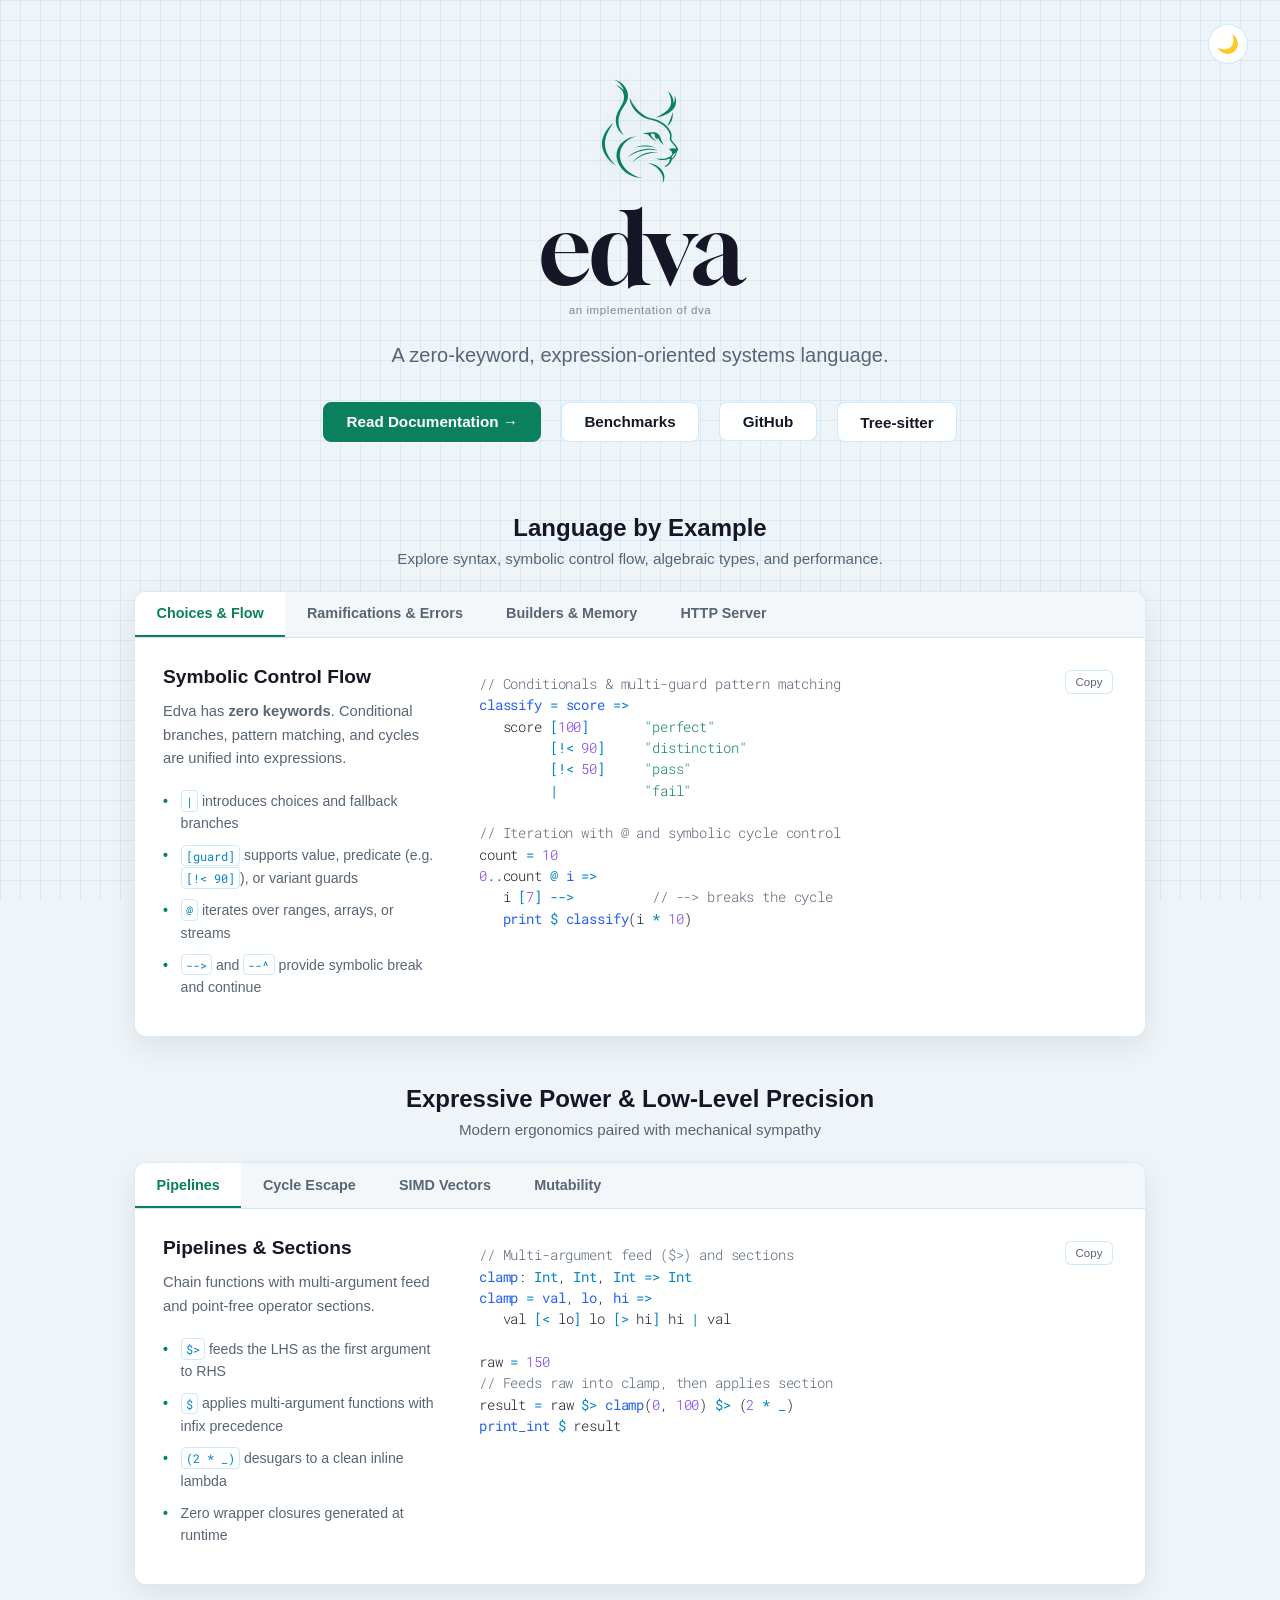
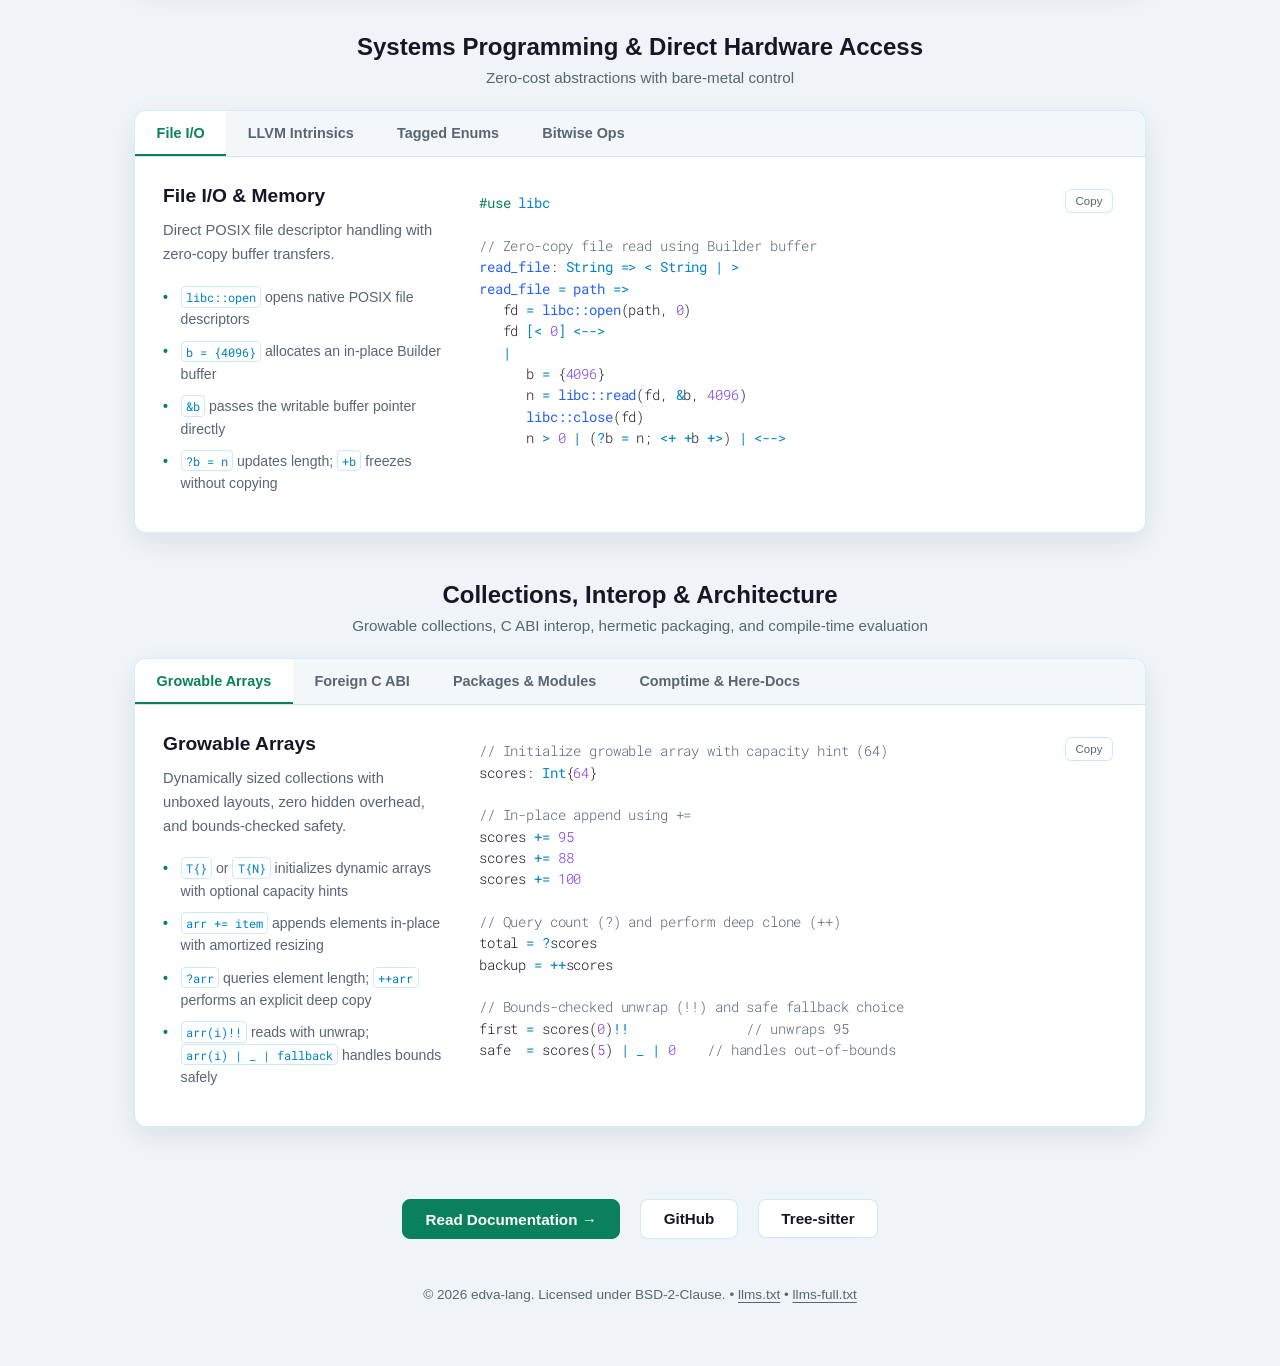
==== index.html @ 1a411171 "feat(benchmarks): add interactive 5-language benchmarks page (DVA-121)" ====
<!DOCTYPE html>
<html lang="en">
<head>
  <meta charset="UTF-8">
  <meta name="viewport" content="width=device-width, initial-scale=1.0">
  <title>edva — a zero-keyword, expression-oriented systems language</title>
  
  <meta name="description" content="A zero-keyword, expression-oriented systems language generating native machine code via LLVM.">
  <link rel="canonical" href="https://edva-lang.github.io/">
  <meta name="theme-color" content="#161626">

  <!-- Open Graph / Facebook -->
  <meta property="og:type" content="website">
  <meta property="og:url" content="https://edva-lang.github.io/">
  <meta property="og:title" content="edva — a zero-keyword, expression-oriented systems language">
  <meta property="og:description" content="A zero-keyword, expression-oriented systems language generating native machine code via LLVM.">
  <meta property="og:image" content="https://edva-lang.github.io/og-card.png">
  <meta property="og:image:secure_url" content="https://edva-lang.github.io/og-card.png">
  <meta property="og:image:width" content="1200">
  <meta property="og:image:height" content="630">
  <meta property="og:image:type" content="image/png">
  <meta property="og:image:alt" content="edva programming language banner featuring lynx mascot and language highlights">
  <meta property="og:locale" content="en_US">
  <meta property="og:site_name" content="edva">

  <!-- Twitter / X -->
  <meta name="twitter:card" content="summary_large_image">
  <meta name="twitter:domain" content="edva-lang.github.io">
  <meta name="twitter:url" content="https://edva-lang.github.io/">
  <meta name="twitter:creator" content="@baldgeorge">
  <meta name="twitter:title" content="edva — a zero-keyword, expression-oriented systems language">
  <meta name="twitter:description" content="A zero-keyword, expression-oriented systems language generating native machine code via LLVM.">
  <meta name="twitter:image" content="https://edva-lang.github.io/og-card.png">
  <meta name="twitter:image:alt" content="edva programming language banner featuring lynx mascot and language highlights">
  
  <!-- Favicons & Mobile Web App -->
  <link rel="apple-touch-icon" sizes="180x180" href="/apple-touch-icon.png">
  <link rel="icon" type="image/x-icon" href="/favicon.ico" sizes="any">
  <link rel="icon" type="image/svg+xml" href="/favicon.svg">
  <link rel="icon" type="image/png" sizes="32x32" href="/favicon-32x32.png">
  <link rel="manifest" href="/site.webmanifest">
  
  <!-- Structured Data (JSON-LD) -->
  <script type="application/ld+json">
  {
    "@context": "https://schema.org",
    "@graph": [
      {
        "@type": "WebSite",
        "@id": "https://edva-lang.github.io/#website",
        "url": "https://edva-lang.github.io/",
        "name": "edva",
        "description": "A zero-keyword, expression-oriented systems language generating native machine code via LLVM.",
        "inLanguage": "en-US"
      },
      {
        "@type": "SoftwareApplication",
        "@id": "https://edva-lang.github.io/#software",
        "name": "edva",
        "applicationCategory": "DeveloperApplication",
        "operatingSystem": "Linux, macOS, Windows",
        "url": "https://edva-lang.github.io/",
        "image": "https://edva-lang.github.io/og-image.png",
        "description": "A zero-keyword, expression-oriented systems language generating native machine code via LLVM.",
        "offers": {
          "@type": "Offer",
          "price": "0",
          "priceCurrency": "USD"
        },
        "license": "https://github.com/edva-lang/edva/blob/master/LICENSE"
      }
    ]
  }
  </script>

  <!-- Google Fonts: Gloock & Roboto Mono -->
  <link rel="preconnect" href="https://fonts.googleapis.com">
  <link rel="preconnect" href="https://fonts.gstatic.com" crossorigin>
  <link href="https://fonts.googleapis.com/css2?family=Gloock&family=Roboto+Mono:wght@300;400;500&display=swap" rel="stylesheet">
  
  <link rel="stylesheet" href="style.css">
  <link rel="alternate" type="text/markdown" title="LLM Context (llms.txt)" href="/llms.txt">
  <link rel="alternate" type="text/markdown" title="Complete LLM Reference (llms-full.txt)" href="/llms-full.txt">
</head>
<body>
  <header>
    <button class="theme-toggle" id="themeToggle" aria-label="Toggle dark/light mode">🌓</button>
  </header>

  <main>
    <section class="hero">
      <div class="brand-logo-wrap">
        <svg class="brand-logo" viewBox="0 0 650.47589 880.01611" width="76" height="103" aria-label="edva logo" role="img">
          <path fill="currentColor" d="m 113.05279,0.41699061 c 0,0.19 2.5,1.85999999 5.66,3.70999999 24.12,14.3800004 48.42,40.2500004 60.75,64.7400004 3.43,6.77 9.83,22.17 9.46,22.63 -0.19,0.09 -2.97,-3.34 -6.31,-7.79 -7.33,-9.74 -19.94,-20.96 -30.14,-26.99 -8.16,-4.82 -22.35,-10.94 -27.45,-11.69 -3.62,-0.65 -4.54,-1.39 8.81,7.33 9.65,6.4 26.34,22.08 32.93,31.07 13.91,18.739999 20.22,36.079999 21.15,57.689999 1.21,28.38 -5.84,49.72 -30.33,91.27 -26.62,45.17 -36.08,70.03 -39.05,102.31 -1.86,19.66 1.3,43.96 7.98,62.42 9.92,27.55 28.48,51.66 51.38,66.78 5.29,3.52 10.02,6.4 10.48,6.4 0.46,0 -2.04,-3.25 -5.47,-7.23 -17.44,-19.76 -26.99,-36.17 -34.5,-59.27 -5.94,-18.09 -7.05,-26.34 -6.96,-50.83 0,-19.57 0.19,-22.35 2.5,-33.21 4.82,-22.91 14.1,-46.93 26.06,-67.99 6.4,-11.22 8.07,-13.73 23.84,-37.01 15.03,-22.26 23.65,-41.46 27.36,-61.22 2.41,-13.08 1.39,-34.6 -2.23,-48.88 -12.15,-46.929999 -47.86,-85.799999 -93.03,-101.2899994 -8.9,-3.05999999 -12.89,-3.98999999 -12.89,-2.96999999 z m 450.77,95.63000039 c 0,0.37 2.04,4.359999 4.64,8.899999 27.36,48.51 30.61,94.05 9.37,130.5 -14.65,25.23 -43.59,47.21 -99.8,76.24 -8.16,4.17 -15.03,7.88 -15.3,8.07 -1.02,1.02 10.94,-0.93 21.43,-3.52 23.28,-5.66 45.63,-13.91 67.62,-24.86 48.05,-24.12 71.98,-50.74 80.32,-89.6 2.04,-9.74 2.04,-28.66 0.09,-40.07 -1.58,-8.44 -7.98,-29.96 -8.9,-29.96 -0.28,0 -0.56,8.25 -0.56,18.27 0,10.94 -0.56,20.78 -1.21,24.39 -1.3,6.59 -6.21,22.91 -7.42,24.86 -0.46,0.65 -0.83,-3.71 -0.93,-9.74 -0.19,-16.7 -3.99,-32.09 -11.97,-47.86 -6.03,-12.15 -14.28,-23.93 -22.91,-32.93 -7.42,-7.79 -14.47,-13.909999 -14.47,-12.709999 z m -326.21,66.039999 c 1.86,27.92 14.56,58.43 36.27,87.37 8.53,11.5 27.36,30.89 39.05,40.25 18.18,14.65 40.07,27.64 61.31,36.27 14.1,5.75 21.7,8.16 45.82,14.47 41.92,11.04 64.93,20.59 90.25,37.75 13.08,8.81 23.84,17.99 35.9,30.61 15.86,16.6 26.9,33.67 32.37,50.09 3.8,11.13 4.45,19.48 2.5,31.44 -2.97,18.64 1.02,26.99 28.57,59.27 11.5,13.54 21.15,25.97 23.37,30.24 1.3,2.6 1.3,3.06 0.09,4.27 -2.32,2.41 -8.9,2.5 -15.86,0.37 -8.53,-2.6 -16.23,-2.5 -25.51,0.37 -4.64,1.48 -8.35,2.13 -9.83,1.76 -5.75,-1.39 -6.96,5.38 -2.04,11.78 2.88,3.8 6.59,6.31 11.87,8.16 3.06,1.02 5.66,6.31 8.53,17.44 1.95,7.61 1.95,7.61 -2.5,14.1 -6.21,9.09 -12.8,14.84 -23.47,20.31 -24.67,12.61 -52.87,17.99 -79.58,15.12 -11.78,-1.3 -29.4,-4.82 -37.1,-7.51 -6.12,-2.13 -6.77,-2.23 -5.47,-0.93 1.76,1.76 16.51,8.44 25.69,11.59 30.79,10.76 63.16,10.11 92.1,-1.86 4.36,-1.76 7.98,-3.25 8.25,-3.25 0.19,0 1.02,1.21 1.86,2.69 1.02,2.13 1.21,3.71 0.56,7.23 -2.97,15.4 -11.59,30.52 -25.04,43.87 -6.31,6.21 -9.74,8.81 -16.23,12.06 -8.25,4.17 -8.25,4.17 -3.9,4.45 4.82,0.28 16.23,-2.5 22.17,-5.47 19.11,-9.65 35.25,-30.89 39.61,-52.13 1.02,-5.19 1.21,-5.38 5.84,-7.7 6.49,-3.25 18.83,-15.86 23.84,-24.39 5.19,-8.72 10.48,-21.89 12.52,-31.26 1.21,-5.29 2.5,-8.35 4.64,-11.04 5.19,-6.4 6.4,-9.55 6.4,-17.16 0.09,-6.4 -0.19,-7.51 -3.9,-14.47 -3.9,-7.33 -14.56,-21.61 -25.51,-34.04 -17.81,-20.22 -25.88,-32.37 -27.08,-41 -0.37,-2.41 -0.09,-7.61 0.83,-12.8 3.25,-18.92 0.93,-33.58 -8.25,-52.31 -19.48,-39.79 -56.95,-73.55 -102.49,-92.38 -14.01,-5.75 -23.93,-8.9 -45.82,-14.65 -33.11,-8.63 -51.57,-15.49 -72.25,-26.9 -46.01,-25.51 -90.06,-73.37 -116.31,-126.51 -3.06,-6.12 -6.77,-14.19 -8.25,-17.81 -1.48,-3.71 -3.06,-6.77 -3.52,-6.77 -0.46,0 -0.56,3.9 -0.28,9 z m 392.07,466.27 c -5.94,14.19 -18.64,31.63 -27.36,37.66 -4.17,2.88 -4.17,2.88 -5.1,0.46 -1.86,-4.92 -1.11,-7.79 3.99,-14.75 2.69,-3.71 6.12,-9 7.61,-11.78 2.23,-4.27 3.43,-5.38 7.98,-7.61 2.88,-1.39 7.51,-4.82 10.3,-7.61 2.69,-2.78 5.01,-4.64 5.19,-4.17 0.19,0.46 -1.02,3.99 -2.6,7.79 z m -26.16,-353.77 c -0.28,0.74 -1.39,5.75 -2.6,11.04 -5.01,23.47 -17.07,55.47 -35.62,94.14 -3.9,8.07 -6.86,14.93 -6.68,15.21 1.58,1.48 19.48,-16.79 26.25,-26.71 14.28,-21.15 20.87,-44.61 20.68,-73.27 -0.09,-13.82 -1.02,-23.37 -2.04,-20.41 z m -517.559997,98.79 c -30.89,28.48 -58.81,67.8 -72.53,102.49 -4.9200004,12.61 -10.0200004,31.72 -12.2400004,45.82 -2.04000005,13.82 -1.39000005,40.16 1.39,55.1 5.38,28.2 19.2900004,58.43 39.5100004,85.33 8.53,11.41 35.25,38.68 46.84,47.86 9.28,7.33 26.899997,19.48 26.899997,18.55 0,-0.37 -4.27,-5.1 -9.46,-10.48 -32.089997,-33.21 -54.819997,-68.17 -68.919997,-105.83 -18.64,-49.72 -16.14,-102.03 7.51,-155.36 9.09,-20.68 27.08,-53.52 43.41,-79.58 3.43,-5.57 6.12,-10.3 5.84,-10.48 -0.28,-0.28 -3.99,2.69 -8.25,6.59 z m 331.309997,72.9 c -5.38,0.46 -15.58,1.86 -22.72,3.15 -14.1,2.6 -42.2,9.46 -43.41,10.67 -0.46,0.37 3.25,1.02 8.35,1.3 13.82,0.93 26.34,2.32 30.24,3.52 4.82,1.48 10.57,6.77 18.18,16.79 11.78,15.68 22.35,24.86 35.8,31.26 7.51,3.52 24.58,8.72 25.51,7.7 0.28,-0.28 0.09,-0.65 -0.46,-0.83 -4.08,-1.48 -17.44,-10.02 -23.65,-15.12 -13.73,-11.22 -25.88,-29.5 -26.25,-39.51 -0.19,-4.64 -0.19,-4.64 5.38,-5.47 6.21,-0.93 16.51,0.28 22.63,2.78 3.8,1.48 3.8,1.48 3.8,7.05 0,6.03 3.34,17.53 6.77,23 1.11,1.76 3.43,4.82 5.1,6.68 2.69,2.97 3.8,3.52 6.86,3.52 1.95,0 5.19,-0.83 7.23,-1.86 2.04,-1.02 4.17,-1.86 4.92,-1.86 0.65,0 3.15,3.9 5.57,8.63 6.68,13.26 11.13,19.57 20.41,28.85 8.72,8.72 21.05,18.92 21.05,17.34 0,-0.46 -2.6,-4.92 -5.75,-9.92 -9.46,-15.03 -16.23,-29.22 -20.78,-43.87 -6.21,-19.76 -10.3,-27.73 -18.37,-35.71 -9.28,-9.28 -20.5,-14.93 -34.41,-17.16 -9,-1.39 -21.52,-1.76 -32,-0.93 m -135.41,36.54 c -45.45,6.59 -85.15,25.97 -114.27,55.74 -21.8,22.17 -36.45,50.74 -41.55,80.79 -2.32,13.26 -2.5,34.41 -0.37,48.32 6.03,40.81 29.59,81.72 64.28,111.58 11.5,9.92 31.63,23.84 44.61,30.79 28.38,15.21 63.54,25.41 94.79,27.45 11.5,0.74 16.7,0 8.44,-1.3 -2.41,-0.37 -9.09,-1.86 -14.75,-3.25 -47.86,-12.34 -95.35,-41.65 -126.05,-77.91 -22.63,-26.81 -37.94,-59.18 -42.67,-90.43 -1.58,-10.57 -1.76,-30.24 -0.46,-39.88 3.62,-25.14 14.65,-51.48 30.79,-73 11.97,-15.86 32.56,-34.13 50.74,-44.89 15.12,-9 43.69,-21.15 54.17,-23.1 1.86,-0.37 3.43,-1.02 3.43,-1.48 0,-1.02 -1.02,-0.93 -11.13,0.56 z m 57.97,78.84 c -6.59,0.74 -17.16,2.41 -23.47,3.71 -14.93,3.15 -39.42,11.59 -37.94,13.17 0.28,0.28 3.15,-0.37 6.4,-1.39 30.52,-9.92 83.76,-12.24 130.13,-5.66 15.68,2.23 34.6,6.49 45.63,10.2 4.36,1.48 8.25,2.5 8.44,2.23 0.74,-0.74 -15.3,-7.79 -26.71,-11.69 -12.61,-4.36 -26.53,-7.79 -39.42,-9.74 -13.63,-2.04 -48.23,-2.5 -63.07,-0.83 z m 31.81,27.83 c -30.7,3.71 -60.38,12.61 -88.21,26.62 -22.82,11.41 -39.23,22.82 -55.19,38.21 -10.39,10.11 -12.06,13.08 -2.78,5.01 7.61,-6.68 23.74,-17.62 35.9,-24.39 30.89,-17.16 64.56,-28.75 102.77,-35.15 34.78,-5.84 73.55,-5.29 104.62,1.39 9.55,2.04 9.46,2.04 8.35,0.93 -2.41,-2.23 -29.68,-9.28 -45.45,-11.78 -13.08,-2.04 -46.1,-2.5 -60.01,-0.83 z m 52.13,26.06 c -34.41,4.08 -55.65,10.11 -83.94,24.02 -30.7,14.93 -57.51,35.62 -75.78,58.34 -3.99,5.01 -7.23,9.28 -6.96,9.46 0.19,0.19 5.1,-4.36 10.94,-10.11 40.16,-39.51 101.94,-67.62 166.4,-75.87 5.1,-0.65 18.09,-1.21 28.94,-1.21 10.85,0 19.57,-0.19 19.29,-0.37 -0.19,-0.19 -5.47,-1.11 -11.78,-2.13 -10.85,-1.76 -39.7,-3.06 -47.12,-2.13 z m -23.56,95.82 c 0.46,0.46 4.73,2.13 9.55,3.71 17.07,5.75 38.59,17.9 54.82,31.07 21.43,17.44 41,43.5 49.99,66.87 5.66,14.47 7.05,22.08 7.05,37.1 -0.09,10.2 -0.56,14.75 -2.13,21.24 -1.11,4.54 -1.95,8.44 -1.76,8.63 0.74,0.74 8.35,-12.8 10.85,-19.39 5.75,-14.75 7.05,-31.16 3.8,-46.65 -4.45,-21.15 -16.51,-41.92 -34.69,-59.55 -23.37,-22.63 -52.41,-36.73 -87.84,-42.48 -10.39,-1.67 -10.85,-1.67 -9.65,-0.56 z" />
        </svg>
      </div>
      <h1 class="brand-title">edva</h1>
      <p class="brand-sub">an implementation of dva</p>
      <p class="tagline">A zero-keyword, expression-oriented systems language.</p>

      <div class="nav-links">
        <a href="/edva/" class="btn btn-primary">Read Documentation &rarr;</a>
        <a href="/benchmarks/" class="btn btn-outline">Benchmarks</a>
        <a href="https://github.com/edva-lang/edva" class="btn btn-outline" target="_blank" rel="noopener">GitHub</a>
        <a href="https://github.com/edva-lang/tree-sitter-edva" class="btn btn-outline" target="_blank" rel="noopener">Tree-sitter</a>
      </div>
    </section>

    <!-- Code Showcase Section -->
    <section class="showcase">
      <div class="showcase-header">
        <h2 class="showcase-title">Language by Example</h2>
        <p class="showcase-desc">Explore syntax, symbolic control flow, algebraic types, and performance.</p>
      </div>

      <div class="showcase-box">
        <nav class="tabs-bar" role="tablist">
          <button class="tab-btn active" data-tab="tab-choices">Choices & Flow</button>
          <button class="tab-btn" data-tab="tab-rams">Ramifications & Errors</button>
          <button class="tab-btn" data-tab="tab-builder">Builders & Memory</button>
          <button class="tab-btn" data-tab="tab-server">HTTP Server</button>
        </nav>

        <!-- Tab 1: Choices & Symbolic Flow -->
        <div class="tab-content active" id="tab-choices">
          <div class="content-grid">
            <div class="feature-info">
              <h3>Symbolic Control Flow</h3>
              <p>Edva has <strong>zero keywords</strong>. Conditional branches, pattern matching, and cycles are unified into expressions.</p>
              <ul>
                <li><code>|</code> introduces choices and fallback branches</li>
                <li><code>[guard]</code> supports value, predicate (e.g. <code>[!&lt; 90]</code>), or variant guards</li>
                <li><code>@</code> iterates over ranges, arrays, or streams</li>
                <li><code>--&gt;</code> and <code>--^</code> provide symbolic break and continue</li>
              </ul>
            </div>
            <div class="code-wrapper">
              <button class="copy-btn" onclick="copySnippet(this)">Copy</button>
              <pre><code><span class="tok-com">// Conditionals & multi-guard pattern matching</span>
<span class="tok-fn">classify</span> <span class="tok-op">=</span> <span class="tok-fn">score</span> <span class="tok-op">=&gt;</span>
   score <span class="tok-op">[</span><span class="tok-num">100</span><span class="tok-op">]</span>       <span class="tok-str">"perfect"</span>
         <span class="tok-op">[</span><span class="tok-op">!&lt;</span> <span class="tok-num">90</span><span class="tok-op">]</span>     <span class="tok-str">"distinction"</span>
         <span class="tok-op">[</span><span class="tok-op">!&lt;</span> <span class="tok-num">50</span><span class="tok-op">]</span>     <span class="tok-str">"pass"</span>
         <span class="tok-op">|</span>           <span class="tok-str">"fail"</span>

<span class="tok-com">// Iteration with @ and symbolic cycle control</span>
count <span class="tok-op">=</span> <span class="tok-num">10</span>
<span class="tok-num">0</span><span class="tok-op">..</span>count <span class="tok-op">@</span> <span class="tok-fn">i</span> <span class="tok-op">=&gt;</span>
   i <span class="tok-op">[</span><span class="tok-num">7</span><span class="tok-op">]</span> <span class="tok-op">--&gt;</span>          <span class="tok-com">// --&gt; breaks the cycle</span>
   <span class="tok-fn">print</span> <span class="tok-op">$</span> <span class="tok-fn">classify</span>(i <span class="tok-op">*</span> <span class="tok-num">10</span>)</code></pre>
            </div>
          </div>
        </div>

        <!-- Tab 2: Ramifications & Errors -->
        <div class="tab-content" id="tab-rams">
          <div class="content-grid">
            <div class="feature-info">
              <h3>Algebraic Ramifications</h3>
              <p>Rams represent binary outcomes (presence/absence, success/failure) with unboxed <code>{ i1, i64 }</code> storage.</p>
              <ul>
                <li>Four shapes: <code>&lt;&gt;</code>, <code>&lt;T|&gt;</code>, <code>&lt;|E&gt;</code>, <code>&lt;T|E&gt;</code></li>
                <li>Positional matching: first branch is positive, second negative</li>
                <li>Monadic propagation via <code>$&gt;&gt;</code></li>
                <li>Inline unwrap and error bubbling via <code>--!</code></li>
              </ul>
            </div>
            <div class="code-wrapper">
              <button class="copy-btn" onclick="copySnippet(this)">Copy</button>
              <pre><code><span class="tok-com">// Monadic bind ($>>) chains fallible operations</span>
<span class="tok-fn">find_user</span>: <span class="tok-typ">String</span> <span class="tok-op">=&gt;</span> <span class="tok-op">&lt;</span> <span class="tok-typ">User</span> <span class="tok-op">|</span> <span class="tok-typ">Error</span> <span class="tok-op">&gt;</span>
<span class="tok-fn">find_user</span> <span class="tok-op">=</span> <span class="tok-fn">id</span> <span class="tok-op">=&gt;</span>
   <span class="tok-fn">query_db</span>(id) <span class="tok-op">$>></span> <span class="tok-fn">validate</span> <span class="tok-op">$>></span> (<span class="tok-fn">u</span> <span class="tok-op">=&gt;</span> <span class="tok-op">&lt;+</span> u <span class="tok-op">+&gt;</span>)

<span class="tok-com">// Postfix error propagation (--!) unwraps or early-returns</span>
<span class="tok-fn">load_config</span>: <span class="tok-typ">String</span> <span class="tok-op">=&gt;</span> <span class="tok-op">&lt;</span> <span class="tok-typ">Config</span> <span class="tok-op">|</span> <span class="tok-typ">Error</span> <span class="tok-op">&gt;</span>
<span class="tok-fn">load_config</span> <span class="tok-op">=</span> <span class="tok-fn">path</span> <span class="tok-op">=&gt;</span>
   raw <span class="tok-op">=</span> <span class="tok-fn">io::read_file</span>(path)<span class="tok-op">--!</span>
   cfg <span class="tok-op">=</span> <span class="tok-fn">json::parse</span>(raw)<span class="tok-op">--!</span>
   <span class="tok-op">&lt;+</span> cfg <span class="tok-op">+&gt;</span></code></pre>
            </div>
          </div>
        </div>

        <!-- Tab 3: Builders & Memory -->
        <div class="tab-content" id="tab-builder">
          <div class="content-grid">
            <div class="feature-info">
              <h3>In-Place Builders & Strings</h3>
              <p>Strings are immutable fat pointers. Builders provide high-throughput in-place buffering with zero-copy freeze.</p>
              <ul>
                <li><code>b = {N}</code> allocates an initial buffer with capacity <code>N</code></li>
                <li><code>b = (s1, s2, ...)</code> streams elements via record notation without string concat</li>
                <li><code>b = (13, 10)</code> appends raw CRLF byte records directly</li>
                <li><code>+b</code> freezes the buffer into an immutable String with <strong>zero allocation</strong></li>
              </ul>
            </div>
            <div class="code-wrapper">
              <button class="copy-btn" onclick="copySnippet(this)">Copy</button>
              <pre><code><span class="tok-com">// Pure strings & in-place builders</span>
<span class="tok-fn">build_report</span>: (<span class="tok-typ">String</span>[]) <span class="tok-op">=&gt;</span> <span class="tok-typ">String</span>
<span class="tok-fn">build_report</span> <span class="tok-op">=</span> <span class="tok-fn">items</span> <span class="tok-op">=&gt;</span>
   b <span class="tok-op">=</span> {<span class="tok-num">128</span>}                         <span class="tok-com">// initial capacity hint</span>
   b <span class="tok-op">=</span> (<span class="tok-str">"# Report Summary"</span>, <span class="tok-str">"\n\n"</span>)  <span class="tok-com">// record streaming</span>

   items <span class="tok-op">@</span> <span class="tok-fn">item</span> <span class="tok-op">=&gt;</span>
      b <span class="tok-op">=</span> (<span class="tok-str">" - "</span>, item, <span class="tok-str">"\n"</span>)        <span class="tok-com">// zero-alloc append</span>

   b <span class="tok-op">=</span> (<span class="tok-num">13</span>, <span class="tok-num">10</span>)                      <span class="tok-com">// CRLF byte record</span>
   <span class="tok-op">+</span>b                                <span class="tok-com">// freeze to String</span></code></pre>
            </div>
          </div>
        </div>

        <!-- Tab 4: HTTP Server -->
        <div class="tab-content" id="tab-server">
          <div class="content-grid">
            <div class="feature-info">
              <h3>Native Networking</h3>
              <p>A production-ready micro HTTP service built purely on Edva's standard library with zero runtime overhead.</p>
              <ul>
                <li>Native non-blocking sockets and poll integration</li>
                <li>Raw string literals <code>(= ... =)</code> for inline JSON/templates</li>
                <li>No tracing garbage collector or thread runtime</li>
                <li>Direct LLVM compilation and native link</li>
              </ul>
            </div>
            <div class="code-wrapper">
              <button class="copy-btn" onclick="copySnippet(this)">Copy</button>
              <pre><code><span class="tok-dir">#use</span> <span class="tok-typ">net</span>
<span class="tok-dir">#use</span> <span class="tok-typ">net/http</span>

<span class="tok-fn">handle_req</span>: <span class="tok-typ">Int</span>, <span class="tok-typ">String</span> <span class="tok-op">=&gt;</span> <span class="tok-typ">Int</span>
<span class="tok-fn">handle_req</span> <span class="tok-op">=</span> <span class="tok-fn">c_fd</span>, <span class="tok-fn">r</span> <span class="tok-op">=&gt;</span>
   path <span class="tok-op">=</span> <span class="tok-fn">http::path_of</span>(r)
   path <span class="tok-op">[</span><span class="tok-str">"/"</span><span class="tok-op">]</span>
      <span class="tok-fn">http::respond</span>(c_fd, <span class="tok-num">200</span>, <span class="tok-str">"text/plain"</span>, <span class="tok-str">"Hello!"</span>)
   <span class="tok-op">[</span><span class="tok-str">"/health"</span><span class="tok-op">]</span>
      body <span class="tok-op">=</span> <span class="tok-str">(={"status": "ok"}=)</span>
      <span class="tok-fn">http::respond</span>(c_fd, <span class="tok-num">200</span>, <span class="tok-str">"application/json"</span>, body)
   <span class="tok-op">|</span>
      <span class="tok-fn">http::respond</span>(c_fd, <span class="tok-num">404</span>, <span class="tok-str">"text/plain"</span>, <span class="tok-str">"Not Found"</span>)</code></pre>
            </div>
          </div>
        </div>
      </div>
    </section>

    <!-- Showcase Block 2: Additional Language Features -->
    <section class="showcase">
      <div class="showcase-header">
        <h2 class="showcase-title">Expressive Power &amp; Low-Level Precision</h2>
        <p class="showcase-desc">Modern ergonomics paired with mechanical sympathy</p>
      </div>

      <div class="showcase-box">
        <!-- Tab Bar -->
        <div class="tabs-bar">
          <button class="tab-btn active" data-tab="tab-pipeline">Pipelines</button>
          <button class="tab-btn" data-tab="tab-cycle-escape">Cycle Escape</button>
          <button class="tab-btn" data-tab="tab-simd">SIMD Vectors</button>
          <button class="tab-btn" data-tab="tab-mutability">Mutability</button>
        </div>

        <!-- Tab 5: Pipelines & Sections -->
        <div class="tab-content active" id="tab-pipeline">
          <div class="content-grid">
            <div class="feature-info">
              <h3>Pipelines &amp; Sections</h3>
              <p>Chain functions with multi-argument feed and point-free operator sections.</p>
              <ul>
                <li><code>$&gt;</code> feeds the LHS as the first argument to RHS</li>
                <li><code>$</code> applies multi-argument functions with infix precedence</li>
                <li><code>(2 * _)</code> desugars to a clean inline lambda</li>
                <li>Zero wrapper closures generated at runtime</li>
              </ul>
            </div>
            <div class="code-wrapper">
              <button class="copy-btn" onclick="copySnippet(this)">Copy</button>
              <pre><code><span class="tok-com">// Multi-argument feed ($>) and sections</span>
<span class="tok-fn">clamp</span>: <span class="tok-typ">Int</span>, <span class="tok-typ">Int</span>, <span class="tok-typ">Int</span> <span class="tok-op">=&gt;</span> <span class="tok-typ">Int</span>
<span class="tok-fn">clamp</span> <span class="tok-op">=</span> <span class="tok-fn">val</span>, <span class="tok-fn">lo</span>, <span class="tok-fn">hi</span> <span class="tok-op">=&gt;</span>
   val <span class="tok-op">[</span><span class="tok-op">&lt;</span> lo<span class="tok-op">]</span> lo <span class="tok-op">[</span><span class="tok-op">&gt;</span> hi<span class="tok-op">]</span> hi <span class="tok-op">|</span> val

raw <span class="tok-op">=</span> <span class="tok-num">150</span>
<span class="tok-com">// Feeds raw into clamp, then applies section</span>
result <span class="tok-op">=</span> raw <span class="tok-op">$></span> <span class="tok-fn">clamp</span>(<span class="tok-num">0</span>, <span class="tok-num">100</span>) <span class="tok-op">$></span> (<span class="tok-num">2</span> <span class="tok-op">*</span> <span class="tok-op">_</span>)
<span class="tok-fn">print_int</span> <span class="tok-op">$</span> result</code></pre>
            </div>
          </div>
        </div>

        <!-- Tab 6: Cycle Escapes -->
        <div class="tab-content" id="tab-cycle-escape">
          <div class="content-grid">
            <div class="feature-info">
              <h3>Cycle Escapes &amp; Jumps</h3>
              <p>Cycles evaluate as expressions returning binary ramifications.</p>
              <ul>
                <li><code>i [target]</code> value guard checks equality (equivalent to <code>i == target</code>)</li>
                <li><code>--&gt;</code> breaks innermost cycle; <code>--&gt;N</code> jumps N outer levels</li>
                <li><code>--^</code> continues innermost iteration</li>
                <li><code>&gt;--</code> turns cycles into expressions yielding <code>&lt; T | &gt;</code></li>
                <li>Produces <code>&lt;+ val +&gt;</code> on break, <code>&lt;--&gt;</code> on completion</li>
              </ul>
            </div>
            <div class="code-wrapper">
              <button class="copy-btn" onclick="copySnippet(this)">Copy</button>
              <pre><code><span class="tok-com">// Cycle-escape (>--) returns &lt; T | &gt;</span>
<span class="tok-fn">find_target</span>: <span class="tok-typ">Int</span>, <span class="tok-typ">Int</span> <span class="tok-op">=&gt;</span> <span class="tok-op">&lt;</span> <span class="tok-typ">Int</span> <span class="tok-op">|</span> <span class="tok-op">&gt;</span>
<span class="tok-fn">find_target</span> <span class="tok-op">=</span> <span class="tok-fn">count</span>, <span class="tok-fn">target</span> <span class="tok-op">=&gt;</span>
   <span class="tok-num">0</span><span class="tok-op">..</span>count <span class="tok-op">@</span> <span class="tok-fn">i</span> <span class="tok-op">=&gt;</span>
      i <span class="tok-op">[</span>target<span class="tok-op">]</span> <span class="tok-op">--&gt;</span>         <span class="tok-com">// matches i == target; breaks</span>
   <span class="tok-op">&gt;--</span>
      target

res <span class="tok-op">=</span> <span class="tok-fn">find_target</span>(<span class="tok-num">10</span>, <span class="tok-num">7</span>)
res <span class="tok-op">|</span> <span class="tok-fn">print_int</span>(<span class="tok-op">_</span>) <span class="tok-op">|</span> <span class="tok-fn">print</span> <span class="tok-op">$</span> <span class="tok-str">"Not found"</span></code></pre>
            </div>
          </div>
        </div>

        <!-- Tab 7: SIMD & Vector Records -->
        <div class="tab-content" id="tab-simd">
          <div class="content-grid">
            <div class="feature-info">
              <h3>SIMD &amp; Vector Math</h3>
              <p>Hardware-accelerated element-wise operations with zero glue code.</p>
              <ul>
                <li>Homogeneous records map directly to LLVM vector registers</li>
                <li>Element-wise arithmetic: <code>+</code>, <code>-</code>, <code>*</code>, <code>/</code></li>
                <li>Scalar broadcasting across vector operands</li>
                <li><code>0 {N}</code> postfix repetition creates flat records</li>
              </ul>
            </div>
            <div class="code-wrapper">
              <button class="copy-btn" onclick="copySnippet(this)">Copy</button>
              <pre><code><span class="tok-com">// LLVM SIMD operations on homogeneous records</span>
pos <span class="tok-op">=</span> (<span class="tok-num">10</span>, <span class="tok-num">20</span>, <span class="tok-num">30</span>, <span class="tok-num">40</span>)
vel <span class="tok-op">=</span> (<span class="tok-num">1</span>, <span class="tok-num">2</span>, <span class="tok-num">3</span>, <span class="tok-num">4</span>)

<span class="tok-com">// Element-wise addition and scalar broadcast multiply</span>
next_pos <span class="tok-op">=</span> pos <span class="tok-op">+</span> vel <span class="tok-op">*</span> <span class="tok-num">2</span>

<span class="tok-fn">print_int</span> <span class="tok-op">$</span> next_pos(<span class="tok-num">0</span>)    <span class="tok-com">// 12</span>
<span class="tok-fn">print_int</span> <span class="tok-op">$</span> next_pos(<span class="tok-num">3</span>)    <span class="tok-com">// 48</span></code></pre>
            </div>
          </div>
        </div>

        <!-- Tab 8: Mutability & Prime Identifiers -->
        <div class="tab-content" id="tab-mutability">
          <div class="content-grid">
            <div class="feature-info">
              <h3>Explicit Mutability</h3>
              <p>Deterministic immutability by default, with clear visual mutation boundaries.</p>
              <ul>
                <li>Bindings are immutable by default; <code>=</code> is used uniformly</li>
                <li>Rebindable variables require trailing primes: <code>x'</code>, <code>x''</code></li>
                <li>Function parameters are permanently immutable</li>
                <li>Interior record mutations (<code>pt.x = ...</code>) require no primes</li>
              </ul>
            </div>
            <div class="code-wrapper">
              <button class="copy-btn" onclick="copySnippet(this)">Copy</button>
              <pre><code><span class="tok-dir">#type</span> <span class="tok-typ">Point</span> (x: <span class="tok-typ">Int</span>, y: <span class="tok-typ">Int</span>)

<span class="tok-com">// Unprimed bindings allow interior field mutation</span>
pt <span class="tok-op">=</span> <span class="tok-typ">Point</span>(<span class="tok-num">10</span>, <span class="tok-num">20</span>)
pt.x <span class="tok-op">=</span> <span class="tok-num">42</span>

<span class="tok-com">// Rebindable local variables declare with a prime (')</span>
total<span class="tok-op">'</span> <span class="tok-op">=</span> <span class="tok-num">0</span>
<span class="tok-num">0</span><span class="tok-op">..</span><span class="tok-num">5</span> <span class="tok-op">@</span> <span class="tok-fn">i</span> <span class="tok-op">=&gt;</span>
   total<span class="tok-op">'</span> <span class="tok-op">=</span> total<span class="tok-op">'</span> <span class="tok-op">+</span> i

<span class="tok-fn">print_int</span> <span class="tok-op">$</span> total<span class="tok-op">'</span> <span class="tok-op">+</span> pt.x   <span class="tok-com">// 52</span></code></pre>
            </div>
          </div>
        </div>
      </div>
    </section>

    <!-- Showcase Block 3: Low-Level Primitives & Intrinsics -->
    <section class="showcase">
      <div class="showcase-header">
        <h2 class="showcase-title">Systems Programming &amp; Direct Hardware Access</h2>
        <p class="showcase-desc">Zero-cost abstractions with bare-metal control</p>
      </div>

      <div class="showcase-box">
        <!-- Tab Bar -->
        <div class="tabs-bar">
          <button class="tab-btn active" data-tab="tab-file-io">File I/O</button>
          <button class="tab-btn" data-tab="tab-intrinsics">LLVM Intrinsics</button>
          <button class="tab-btn" data-tab="tab-enums">Tagged Enums</button>
          <button class="tab-btn" data-tab="tab-bitwise">Bitwise Ops</button>
        </div>

        <!-- Tab 9: File I/O & Memory -->
        <div class="tab-content active" id="tab-file-io">
          <div class="content-grid">
            <div class="feature-info">
              <h3>File I/O &amp; Memory</h3>
              <p>Direct POSIX file descriptor handling with zero-copy buffer transfers.</p>
              <ul>
                <li><code>libc::open</code> opens native POSIX file descriptors</li>
                <li><code>b = {4096}</code> allocates an in-place Builder buffer</li>
                <li><code>&amp;b</code> passes the writable buffer pointer directly</li>
                <li><code>?b = n</code> updates length; <code>+b</code> freezes without copying</li>
              </ul>
            </div>
            <div class="code-wrapper">
              <button class="copy-btn" onclick="copySnippet(this)">Copy</button>
              <pre><code><span class="tok-dir">#use</span> <span class="tok-typ">libc</span>

<span class="tok-com">// Zero-copy file read using Builder buffer</span>
<span class="tok-fn">read_file</span>: <span class="tok-typ">String</span> <span class="tok-op">=&gt;</span> <span class="tok-op">&lt;</span> <span class="tok-typ">String</span> <span class="tok-op">|</span> <span class="tok-op">&gt;</span>
<span class="tok-fn">read_file</span> <span class="tok-op">=</span> <span class="tok-fn">path</span> <span class="tok-op">=&gt;</span>
   fd <span class="tok-op">=</span> <span class="tok-fn">libc::open</span>(path, <span class="tok-num">0</span>)
   fd <span class="tok-op">[</span><span class="tok-op">&lt;</span> <span class="tok-num">0</span><span class="tok-op">]</span> <span class="tok-op">&lt;--&gt;</span>
   <span class="tok-op">|</span>
      b <span class="tok-op">=</span> {<span class="tok-num">4096</span>}
      n <span class="tok-op">=</span> <span class="tok-fn">libc::read</span>(fd, <span class="tok-op">&amp;</span>b, <span class="tok-num">4096</span>)
      <span class="tok-fn">libc::close</span>(fd)
      n <span class="tok-op">&gt;</span> <span class="tok-num">0</span> <span class="tok-op">|</span> (<span class="tok-op">?</span>b <span class="tok-op">=</span> n; <span class="tok-op">&lt;+</span> <span class="tok-op">+</span>b <span class="tok-op">+&gt;</span>) <span class="tok-op">|</span> <span class="tok-op">&lt;--&gt;</span></code></pre>
            </div>
          </div>
        </div>

        <!-- Tab 10: LLVM Intrinsics -->
        <div class="tab-content" id="tab-intrinsics">
          <div class="content-grid">
            <div class="feature-info">
              <h3>LLVM Intrinsics</h3>
              <p>Compiler-level intrinsics lowered directly to target processor instructions.</p>
              <ul>
                <li><code>%</code>-prefixed intrinsics lower to LLVM IR without calls</li>
                <li><code>%dot</code> and <code>%sum</code> for hardware SIMD reductions</li>
                <li><code>%clamp</code> and <code>%usub_sat</code> for saturating math</li>
                <li>Zero runtime overhead or library dependency</li>
              </ul>
            </div>
            <div class="code-wrapper">
              <button class="copy-btn" onclick="copySnippet(this)">Copy</button>
              <pre><code><span class="tok-com">// Hardware-accelerated LLVM intrinsics</span>
a <span class="tok-op">=</span> (<span class="tok-num">1</span>, <span class="tok-num">2</span>, <span class="tok-num">3</span>)
b <span class="tok-op">=</span> (<span class="tok-num">4</span>, <span class="tok-num">5</span>, <span class="tok-num">6</span>)

<span class="tok-com">// Vector reductions &amp; dot products</span>
dot_prod <span class="tok-op">=</span> <span class="tok-fn">%dot</span>(a, b)       <span class="tok-com">// llvm.fmuladd / SIMD</span>
total    <span class="tok-op">=</span> <span class="tok-fn">%sum</span>(a)          <span class="tok-com">// llvm.vector.reduce.add</span>

<span class="tok-com">// Bounding &amp; saturating arithmetic</span>
clamped  <span class="tok-op">=</span> <span class="tok-fn">%clamp</span>(<span class="tok-num">120</span>, <span class="tok-num">0</span>, <span class="tok-num">100</span>)  <span class="tok-com">// 100</span>
sat_sub  <span class="tok-op">=</span> <span class="tok-fn">%usub_sat</span>(<span class="tok-num">5</span>, <span class="tok-num">10</span>)     <span class="tok-com">// 0 (unsigned sat)</span></code></pre>
            </div>
          </div>
        </div>

        <!-- Tab 11: Tagged Enums -->
        <div class="tab-content" id="tab-enums">
          <div class="content-grid">
            <div class="feature-info">
              <h3>Tagged Enums</h3>
              <p>Type-safe algebraic data types with compact unboxed payloads.</p>
              <ul>
                <li><code>#type Name &lt;Variants&gt;</code> defines closed algebraic types</li>
                <li>Variant guards <code>[Tag(payload)]</code> bind fields directly</li>
                <li>Deep structural equality with <code>==</code> compares tag and payload</li>
                <li>Unboxed register storage for single-scalar variants</li>
              </ul>
            </div>
            <div class="code-wrapper">
              <button class="copy-btn" onclick="copySnippet(this)">Copy</button>
              <pre><code><span class="tok-dir">#type</span> <span class="tok-typ">Shape</span> <span class="tok-op">&lt;</span> <span class="tok-typ">Circle</span>(<span class="tok-typ">Float</span>), <span class="tok-typ">Rect</span>((<span class="tok-typ">Float</span>, <span class="tok-typ">Float</span>)) <span class="tok-op">&gt;</span>

<span class="tok-com">// Variant pattern matching binds payloads directly</span>
<span class="tok-fn">area</span>: <span class="tok-typ">Shape</span> <span class="tok-op">=&gt;</span> <span class="tok-typ">Float</span>
<span class="tok-fn">area</span> <span class="tok-op">=</span> <span class="tok-fn">s</span> <span class="tok-op">=&gt;</span>
   s <span class="tok-op">[</span><span class="tok-typ">Circle</span>(r)<span class="tok-op">]</span> <span class="tok-num">3.14</span> <span class="tok-op">*</span> r <span class="tok-op">*</span> r
     <span class="tok-op">[</span><span class="tok-typ">Rect</span>(dim)<span class="tok-op">]</span> dim(<span class="tok-num">0</span>) <span class="tok-op">*</span> dim(<span class="tok-num">1</span>)

c <span class="tok-op">=</span> <span class="tok-typ">Shape</span>(<span class="tok-typ">Circle</span>, <span class="tok-num">10.0</span>)
<span class="tok-fn">print_float</span> <span class="tok-op">$</span> <span class="tok-fn">area</span>(c)       <span class="tok-com">// 314.0</span></code></pre>
            </div>
          </div>
        </div>

        <!-- Tab 12: Bitwise Operators -->
        <div class="tab-content" id="tab-bitwise">
          <div class="content-grid">
            <div class="feature-info">
              <h3>Bitwise Operators</h3>
              <p>Predictable low-level binary manipulation with UB-safe bit shifts.</p>
              <ul>
                <li><code>.&lt;.</code> and <code>.&gt;.</code> zero-fill shifts masked to operand width</li>
                <li><code>.&amp;.</code> bitwise AND and <code>.|.</code> bitwise OR</li>
                <li><code>.!.</code> unary bitwise negation (integers and runes only)</li>
                <li>Explicit type suffixes: <code>0xFFu8</code>, <code>0b1010u16</code>, <code>1i64</code></li>
              </ul>
            </div>
            <div class="code-wrapper">
              <button class="copy-btn" onclick="copySnippet(this)">Copy</button>
              <pre><code><span class="tok-com">// Bitwise operators &amp; UB-safe bit shifts</span>
mask<span class="tok-op">'</span> <span class="tok-op">=</span> <span class="tok-num">0x01</span> <span class="tok-op">.|.</span> <span class="tok-num">0x04</span>       <span class="tok-com">// bitwise OR: 5</span>

<span class="tok-com">// Test bitmask flags</span>
has_flag <span class="tok-op">=</span> mask<span class="tok-op">'</span> <span class="tok-op">.&amp;.</span> <span class="tok-num">0x04</span> <span class="tok-op">!=</span> <span class="tok-num">0</span>

<span class="tok-com">// Logical shift left with masked operand width</span>
offset <span class="tok-op">=</span> <span class="tok-num">1</span> <span class="tok-op">.&lt;.</span> <span class="tok-num">8</span>            <span class="tok-com">// 256</span></code></pre>
            </div>
          </div>
        </div>
      </div>
    </section>

    <!-- Showcase Block 4: Collections, Interop & Architecture -->
    <section class="showcase">
      <div class="showcase-header">
        <h2 class="showcase-title">Collections, Interop &amp; Architecture</h2>
        <p class="showcase-desc">Growable collections, C ABI interop, hermetic packaging, and compile-time evaluation</p>
      </div>

      <div class="showcase-box">
        <!-- Tab Bar -->
        <div class="tabs-bar" role="tablist">
          <button class="tab-btn active" data-tab="tab-arrays">Growable Arrays</button>
          <button class="tab-btn" data-tab="tab-ffi">Foreign C ABI</button>
          <button class="tab-btn" data-tab="tab-modules">Packages &amp; Modules</button>
          <button class="tab-btn" data-tab="tab-comptime">Comptime &amp; Here-Docs</button>
        </div>

        <!-- Tab 13: Growable Arrays -->
        <div class="tab-content active" id="tab-arrays">
          <div class="content-grid">
            <div class="feature-info">
              <h3>Growable Arrays</h3>
              <p>Dynamically sized collections with unboxed layouts, zero hidden overhead, and bounds-checked safety.</p>
              <ul>
                <li><code>T{}</code> or <code>T{N}</code> initializes dynamic arrays with optional capacity hints</li>
                <li><code>arr += item</code> appends elements in-place with amortized resizing</li>
                <li><code>?arr</code> queries element length; <code>++arr</code> performs an explicit deep copy</li>
                <li><code>arr(i)!!</code> reads with unwrap; <code>arr(i) | _ | fallback</code> handles bounds safely</li>
              </ul>
            </div>
            <div class="code-wrapper">
              <button class="copy-btn" onclick="copySnippet(this)">Copy</button>
              <pre><code><span class="tok-com">// Initialize growable array with capacity hint (64)</span>
scores: <span class="tok-typ">Int</span>{<span class="tok-num">64</span>}

<span class="tok-com">// In-place append using +=</span>
scores <span class="tok-op">+=</span> <span class="tok-num">95</span>
scores <span class="tok-op">+=</span> <span class="tok-num">88</span>
scores <span class="tok-op">+=</span> <span class="tok-num">100</span>

<span class="tok-com">// Query count (?) and perform deep clone (++)</span>
total <span class="tok-op">=</span> <span class="tok-op">?</span>scores
backup <span class="tok-op">=</span> <span class="tok-op">++</span>scores

<span class="tok-com">// Bounds-checked unwrap (!!) and safe fallback choice</span>
first <span class="tok-op">=</span> scores(<span class="tok-num">0</span>)<span class="tok-op">!!</span>               <span class="tok-com">// unwraps 95</span>
safe  <span class="tok-op">=</span> scores(<span class="tok-num">5</span>) <span class="tok-op">|</span> <span class="tok-op">_</span> <span class="tok-op">|</span> <span class="tok-num">0</span>    <span class="tok-com">// handles out-of-bounds</span></code></pre>
            </div>
          </div>
        </div>

        <!-- Tab 14: Foreign C ABI -->
        <div class="tab-content" id="tab-ffi">
          <div class="content-grid">
            <div class="feature-info">
              <h3>Foreign Function Interface</h3>
              <p>Zero-overhead native interoperability calling C functions directly with LLVM ABI linkage.</p>
              <ul>
                <li><code>#foreign "c"</code> declares typed foreign signatures without header wrappers</li>
                <li>First-class <code>Addr</code> represents raw pointers and opaque OS handles</li>
                <li>Pass immutable string data and mutable builder buffers (<code>&amp;b</code>) directly</li>
                <li>Zero runtime bridge overhead, marshaling layers, or garbage collection stalls</li>
              </ul>
            </div>
            <div class="code-wrapper">
              <button class="copy-btn" onclick="copySnippet(this)">Copy</button>
              <pre><code><span class="tok-com">// Declare foreign C ABI functions directly</span>
<span class="tok-dir">#foreign</span> <span class="tok-str">"c"</span>
   <span class="tok-fn">puts</span>: (s: <span class="tok-typ">String</span>) <span class="tok-op">=&gt;</span> <span class="tok-typ">Int</span>
   <span class="tok-fn">getpid</span>: () <span class="tok-op">=&gt;</span> <span class="tok-typ">Int</span>
   <span class="tok-fn">isatty</span>: (fd: <span class="tok-typ">Int</span>) <span class="tok-op">=&gt;</span> <span class="tok-typ">Int</span>

<span class="tok-com">// Invoke native POSIX symbols seamlessly</span>
pid <span class="tok-op">=</span> <span class="tok-fn">getpid</span>()
is_term <span class="tok-op">=</span> <span class="tok-fn">isatty</span>(<span class="tok-num">1</span>) <span class="tok-op">!=</span> <span class="tok-num">0</span>

is_term <span class="tok-op">|</span> <span class="tok-fn">puts</span>(<span class="tok-str">"Interactive terminal detected"</span>)
        <span class="tok-op">|</span> <span class="tok-fn">puts</span>(<span class="tok-str">"Standard output redirected to pipe"</span>)</code></pre>
            </div>
          </div>
        </div>

        <!-- Tab 15: Packages & Modules -->
        <div class="tab-content" id="tab-modules">
          <div class="content-grid">
            <div class="feature-info">
              <h3>Packages &amp; Modules</h3>
              <p>Hermetic package resolution, clean encapsulation, and zero global namespace pollution.</p>
              <ul>
                <li><code>#use @pkg</code> imports versioned dependencies from the package import map</li>
                <li><code>#use(import) str</code> brings module symbols into current scope unqualified</li>
                <li><code>#public</code> blocks define export APIs; unlisted symbols stay module-private</li>
                <li><code>src/internal/</code> submodules enforce strict package-private boundary visibility</li>
              </ul>
            </div>
            <div class="code-wrapper">
              <button class="copy-btn" onclick="copySnippet(this)">Copy</button>
              <pre><code><span class="tok-com">// Package dependency and unqualified stdlib import</span>
<span class="tok-dir">#use</span> <span class="tok-typ">@crypto/sha256</span>
<span class="tok-dir">#use(import)</span> <span class="tok-typ">str</span>

<span class="tok-dir">#public</span>
   <span class="tok-fn">sign_payload</span>: <span class="tok-typ">String</span> <span class="tok-op">=&gt;</span> <span class="tok-typ">String</span>
   <span class="tok-fn">sign_payload</span> <span class="tok-op">=</span> <span class="tok-fn">data</span> <span class="tok-op">=&gt;</span>
      salt <span class="tok-op">=</span> <span class="tok-str">"edva-secret-salt"</span>
      data <span class="tok-op">+</span> salt <span class="tok-op">$&gt;</span> <span class="tok-fn">sha256::digest</span> <span class="tok-op">$&gt;</span> <span class="tok-fn">to_hex</span>

<span class="tok-com">// Unexported functions remain private to this module</span>
<span class="tok-fn">validate</span>: <span class="tok-typ">String</span> <span class="tok-op">=&gt;</span> <span class="tok-op">&lt;</span> <span class="tok-op">|</span> <span class="tok-typ">String</span> <span class="tok-op">&gt;</span>
<span class="tok-fn">validate</span> <span class="tok-op">=</span> <span class="tok-fn">token</span> <span class="tok-op">=&gt;</span>
   <span class="tok-op">?</span>token <span class="tok-op">&gt;</span> <span class="tok-num">32</span> <span class="tok-op">|</span> <span class="tok-op">&lt;++&gt;</span> <span class="tok-op">|</span> <span class="tok-op">&lt;-</span> <span class="tok-str">"Token too short"</span> <span class="tok-op">-&gt;</span></code></pre>
            </div>
          </div>
        </div>

        <!-- Tab 16: Comptime & Here-Docs -->
        <div class="tab-content" id="tab-comptime">
          <div class="content-grid">
            <div class="feature-info">
              <h3>Compile-Time &amp; Here-Docs</h3>
              <p>First-class compile-time evaluation, Unicode runes, repetition, and multiline here-documents.</p>
              <ul>
                <li><code>#!</code> evaluates expressions at compile time and folds static constants</li>
                <li><code>"""..."""</code> here-docs with baseline margin stripping and <code>${expr}</code> interpolation</li>
                <li>Unescaped <code>"</code> and <code>""</code> work as-is; direct in-place lowering into Builders</li>
                <li><code>expr {N}</code> repetition constructs flat, register-allocated records</li>
              </ul>
            </div>
            <div class="code-wrapper">
              <button class="copy-btn" onclick="copySnippet(this)">Copy</button>
              <pre><code><span class="tok-com">// Compile-time constant folding with #!</span>
<span class="tok-dir">#!</span> <span class="tok-dir">#type</span> <span class="tok-typ">Version</span> (major: <span class="tok-typ">Int</span>, minor: <span class="tok-typ">Int</span>, patch: <span class="tok-typ">Int</span>)
<span class="tok-dir">#!</span> <span class="tok-fn">build_ver</span> <span class="tok-op">=</span> <span class="tok-typ">Version</span>(<span class="tok-num">1</span>, <span class="tok-num">4</span>, <span class="tok-num">0</span>)

<span class="tok-com">// Triple-quoted here-doc with margin stripping &amp; interpolation</span>
user <span class="tok-op">=</span> <span class="tok-str">"Alice"</span>
count <span class="tok-op">=</span> <span class="tok-num">3</span>
report <span class="tok-op">=</span> <span class="tok-str">"""
   Hello, ${user}!
   Items remaining: ${count}
   Note: unescaped "quotes" and ""double quotes"" work as-is.
   """</span>

<span class="tok-com">// Repetition literal (0 {8}) and 64-bit Unicode Rune</span>
zero_block <span class="tok-op">=</span> <span class="tok-num">0</span> {<span class="tok-num">8</span>}
badge <span class="tok-op">=</span> <span class="tok-str">'⚡'</span></code></pre>
            </div>
          </div>
        </div>
      </div>
    </section>

    <div class="nav-links bottom-nav">
      <a href="/edva/" class="btn btn-primary">Read Documentation &rarr;</a>
      <a href="https://github.com/edva-lang/edva" class="btn btn-outline" target="_blank" rel="noopener">GitHub</a>
      <a href="https://github.com/edva-lang/tree-sitter-edva" class="btn btn-outline" target="_blank" rel="noopener">Tree-sitter</a>
    </div>

    <footer>
      <p>&copy; 2026 edva-lang. Licensed under BSD-2-Clause. &bull; <a href="/llms.txt">llms.txt</a> &bull; <a href="/llms-full.txt">llms-full.txt</a></p>
    </footer>
  </main>

  <script>
    // Dark/Light Theme Switcher
    const toggle = document.getElementById('themeToggle');
    const getPreferredTheme = () => {
      const stored = localStorage.getItem('theme');
      if (stored) return stored;
      return window.matchMedia('(prefers-color-scheme: dark)').matches ? 'dark' : 'light';
    };

    const setTheme = (theme) => {
      document.documentElement.setAttribute('data-theme', theme);
      localStorage.setItem('theme', theme);
      toggle.textContent = theme === 'dark' ? '☀️' : '🌙';
    };

    let currentTheme = getPreferredTheme();
    setTheme(currentTheme);

    toggle.addEventListener('click', () => {
      currentTheme = currentTheme === 'dark' ? 'light' : 'dark';
      setTheme(currentTheme);
    });

    // Tab Switching (scoped to each showcase box)
    document.querySelectorAll('.showcase-box').forEach(box => {
      const buttons = box.querySelectorAll('.tab-btn');
      const contents = box.querySelectorAll('.tab-content');

      buttons.forEach(btn => {
        btn.addEventListener('click', () => {
          buttons.forEach(b => b.classList.remove('active'));
          contents.forEach(c => c.classList.remove('active'));

          btn.classList.add('active');
          const target = btn.getAttribute('data-tab');
          const targetEl = box.querySelector('#' + target);
          if (targetEl) targetEl.classList.add('active');
        });
      });
    });

    // Copy to Clipboard
    function copySnippet(button) {
      const pre = button.nextElementSibling;
      const code = pre.innerText;
      navigator.clipboard.writeText(code).then(() => {
        const originalText = button.textContent;
        button.textContent = 'Copied!';
        setTimeout(() => {
          button.textContent = originalText;
        }, 1800);
      });
    }
  </script>

  <!-- Cloudflare Web Analytics -->
  <script defer src='https://static.cloudflareinsights.com/beacon.min.js' data-cf-beacon='{"token": "acb51dfac7b44ba6a79eecd0ed0a48aa"}'></script>
  <!-- End Cloudflare Web Analytics -->

  <!-- Edva Webcounter -->
  <script>
    fetch('https://counter.shut.gde.to/p/' + location.hostname + '?ref=' + encodeURIComponent(document.referrer || ''), {
      method: 'POST',
      keepalive: true
    }).catch(() => {});
  </script>
</body>
</html>
---- style.css ----
/* ==========================================================================
   Edva Website Stylesheet
   Palette:
     - Indigo (Dark Base):   #161626 / #202036
     - Cloud (Light Base):    #EFF4F8
     - Mint (Primary Accent): #77F2C1
     - Ice (Secondary Accent):#83C9F4
   Background: Notebook Grid Paper ("Тетрадь в клетку")
   ========================================================================== */

:root {
   --bg-color: #eff4f8; /* Cloud */
   --text-color: #161626; /* Indigo */
   --text-muted: #576574;
   --grid-line-color: rgba(
      131,
      201,
      244,
      0.22
   ); /* Faint Ice grid on Cloud */
   --grid-size: 20px;

   /* Light mode: Deep high-contrast mint for crisp legibility on white/cloud */
   --accent-mint: #0b805d;
   --accent-ice: #0284c7;
   --accent-indigo: #161626;

   --btn-primary-bg: #0b805d;
   --btn-primary-fg: #ffffff;
   --btn-primary-hover: #08694c;

   --card-bg: rgba(255, 255, 255, 0.95);
   --card-border: rgba(131, 201, 244, 0.4);
   --code-bg: #ffffff;
   --code-border: rgba(131, 201, 244, 0.35);
   --tab-active-bg: #ffffff;
   --tab-inactive-bg: rgba(239, 244, 248, 0.7);

   /* Syntax Highlighting (Light: Crisp dark mint & ice on white) */
   --syn-comment: #576574;
   --syn-directive: #0b805d;
   --syn-keyword: #0b805d;
   --syn-type: #0284c7;
   --syn-string: #0b805d;
   --syn-number: #7c3aed;
   --syn-operator: #0284c7;
   --syn-function: #2563eb;
}

[data-theme="dark"] {
   --bg-color: #161626; /* Indigo */
   --text-color: #eff4f8; /* Cloud */
   --text-muted: #8fa0b5;
   --grid-line-color: rgba(
      131,
      201,
      244,
      0.045
   ); /* Faint Ice grid on Indigo */

   /* Dark mode: Radiant #77F2C1 mint against Midnight Indigo */
   --accent-mint: #77f2c1; /* Mint */
   --accent-ice: #83c9f4; /* Ice */
   --accent-indigo: #161626; /* Indigo */

   --btn-primary-bg: #77f2c1;
   --btn-primary-fg: #161626;
   --btn-primary-hover: #5fe3b0;

   --card-bg: rgba(32, 32, 54, 0.85); /* Deep Indigo Surface */
   --card-border: rgba(131, 201, 244, 0.12);
   --code-bg: #202036;
   --code-border: rgba(131, 201, 244, 0.1);
   --tab-active-bg: #202036;
   --tab-inactive-bg: rgba(22, 22, 38, 0.4);

   /* Syntax Highlighting (Dark: Midnight Indigo + Mint/Ice) */
   --syn-comment: #606b82;
   --syn-directive: #77f2c1; /* Mint */
   --syn-keyword: #77f2c1; /* Mint */
   --syn-type: #83c9f4; /* Ice */
   --syn-string: #77f2c1; /* Mint */
   --syn-number: #fbbf24;
   --syn-operator: #83c9f4; /* Ice */
   --syn-function: #83c9f4; /* Ice */
}

@media (prefers-color-scheme: dark) {
   :root:not([data-theme="light"]) {
      --bg-color: #161626;
      --text-color: #eff4f8;
      --text-muted: #8fa0b5;
      --grid-line-color: rgba(131, 201, 244, 0.045);

      --card-bg: rgba(32, 32, 54, 0.85);
      --card-border: rgba(131, 201, 244, 0.12);
      --code-bg: #202036;
      --code-border: rgba(131, 201, 244, 0.1);
      --tab-active-bg: #202036;
      --tab-inactive-bg: rgba(22, 22, 38, 0.4);

      --syn-comment: #606b82;
      --syn-directive: #77f2c1;
      --syn-keyword: #77f2c1;
      --syn-type: #83c9f4;
      --syn-string: #77f2c1;
      --syn-number: #fbbf24;
      --syn-operator: #83c9f4;
      --syn-function: #83c9f4;
   }
}

* {
   box-sizing: border-box;
   margin: 0;
   padding: 0;
}

html,
body {
   min-height: 100vh;
   background-color: var(--bg-color);
   background-image:
      linear-gradient(
         to right,
         var(--grid-line-color) 1px,
         transparent 1px
      ),
      linear-gradient(
         to bottom,
         var(--grid-line-color) 1px,
         transparent 1px
      );
   background-size: var(--grid-size) var(--grid-size);
   background-attachment: fixed;
   color: var(--text-color);
   font-family:
      -apple-system, BlinkMacSystemFont, "Segoe UI", Roboto,
      "Helvetica Neue", Arial, sans-serif;
   transition:
      background-color 0.25s ease,
      color 0.25s ease;
}

/* Header & Theme toggle */
header {
   position: absolute;
   top: 0;
   left: 0;
   right: 0;
   display: flex;
   justify-content: flex-end;
   padding: 1.5rem 2rem;
   z-index: 10;
}

.theme-toggle {
   background: var(--card-bg);
   border: 1px solid var(--card-border);
   color: var(--text-color);
   width: 40px;
   height: 40px;
   border-radius: 50%;
   cursor: pointer;
   display: flex;
   align-items: center;
   justify-content: center;
   font-size: 1.1rem;
   transition:
      border-color 0.2s,
      transform 0.2s;
   backdrop-filter: blur(8px);
}

.theme-toggle:hover {
   border-color: var(--accent-mint);
   transform: scale(1.05);
}

/* Main Container */
main {
   max-width: 1060px;
   margin: 0 auto;
   padding: 5rem 1.5rem 4rem 1.5rem;
   display: flex;
   flex-direction: column;
   align-items: center;
}

/* Hero Section */
.hero {
   text-align: center;
   margin-bottom: 3.5rem;
}

.brand-logo-wrap {
   display: inline-flex;
   justify-content: center;
   align-items: center;
   margin-bottom: 0.75rem;
}

.brand-logo {
   width: 76px;
   height: auto;
   color: var(--accent-mint);
   filter: drop-shadow(0 4px 12px rgba(11, 128, 93, 0.15));
   transition:
      transform 0.3s cubic-bezier(0.16, 1, 0.3, 1),
      color 0.25s ease,
      filter 0.3s ease;
}

.brand-logo:hover {
   transform: translateY(-3px) scale(1.04);
}

[data-theme="dark"] .brand-logo {
   filter: drop-shadow(0 0 22px rgba(119, 242, 193, 0.3));
}

.brand-title {
   font-family: "Gloock", serif;
   font-weight: 500;
   font-size: 100px;
   line-height: 1.05;
   letter-spacing: -0.02em;
   margin-bottom: 0.25rem;
   color: var(--text-color);
   user-select: none;
}

.brand-sub {
   font-family:
      "Roboto", "Helvetica Neue", Helvetica, Arial, sans-serif;
   font-size: 0.72rem;
   font-weight: 300;
   letter-spacing: 0.05em;
   color: var(--text-muted);
   margin-top: 0;
   margin-bottom: 1.5rem;
   opacity: 0.75;
}

.tagline {
   font-size: 1.25rem;
   color: var(--text-muted);
   font-weight: 400;
   max-width: 680px;
   margin: 0 auto 2rem auto;
   line-height: 1.5;
}

.nav-links {
   display: flex;
   gap: 1.25rem;
   flex-wrap: wrap;
   justify-content: center;
}

.btn {
   display: inline-flex;
   align-items: center;
   gap: 0.5rem;
   padding: 0.65rem 1.4rem;
   border-radius: 8px;
   font-size: 0.95rem;
   font-weight: 600;
   text-decoration: none;
   transition: all 0.2s ease;
}

.btn-primary {
   background-color: var(--btn-primary-bg);
   color: var(--btn-primary-fg);
   border: 1px solid var(--btn-primary-bg);
}

.btn-primary:hover {
   background-color: var(--btn-primary-hover);
   border-color: var(--btn-primary-hover);
   transform: translateY(-1px);
}

.btn-outline {
   background: var(--card-bg);
   color: var(--text-color);
   border: 1px solid var(--card-border);
   backdrop-filter: blur(8px);
}

.btn-outline:hover {
   border-color: var(--accent-ice);
   color: var(--accent-ice);
}

/* Showcase Section */
.showcase {
   width: 100%;
   margin-top: 1rem;
}

.showcase + .showcase {
   margin-top: 3rem;
}

.showcase-header {
   text-align: center;
   margin-bottom: 1.5rem;
}

.showcase-title {
   font-size: 1.5rem;
   font-weight: 600;
   color: var(--text-color);
   margin-bottom: 0.5rem;
}

.showcase-desc {
   font-size: 0.95rem;
   color: var(--text-muted);
}

.showcase-box {
   background: var(--code-bg);
   border: 1px solid var(--code-border);
   border-radius: 12px;
   overflow: hidden;
   box-shadow: 0 10px 30px rgba(0, 0, 0, 0.08);
}

/* Tab Bar */
.tabs-bar {
   display: flex;
   background: var(--tab-inactive-bg);
   border-bottom: 1px solid var(--code-border);
   overflow-x: auto;
   scrollbar-width: none;
}

.tabs-bar::-webkit-scrollbar {
   display: none;
}

.tab-btn {
   background: transparent;
   border: none;
   padding: 0.85rem 1.35rem;
   font-size: 0.9rem;
   font-weight: 600;
   color: var(--text-muted);
   cursor: pointer;
   white-space: nowrap;
   display: flex;
   align-items: center;
   gap: 0.5rem;
   border-bottom: 2px solid transparent;
   transition: all 0.2s ease;
}

.tab-btn:hover {
   color: var(--text-color);
}

.tab-btn.active {
   color: var(--accent-mint);
   background: var(--tab-active-bg);
   border-bottom: 2px solid var(--accent-mint);
}

/* Code Content Panel */
.tab-content {
   display: none;
   padding: 1.75rem;
   position: relative;
}

.tab-content.active {
   display: block;
}

.content-grid {
   display: grid;
   grid-template-columns: 280px minmax(0, 1fr);
   gap: 2rem;
   align-items: start;
}

@media (max-width: 860px) {
   .content-grid {
      grid-template-columns: minmax(0, 1fr);
   }
}

.feature-info {
   text-align: left;
}

.feature-info h3 {
   font-size: 1.2rem;
   margin-bottom: 0.75rem;
   color: var(--text-color);
   text-align: left;
}

.feature-info p {
   font-size: 0.92rem;
   line-height: 1.6;
   color: var(--text-muted);
   margin-bottom: 1.2rem;
   text-align: left;
}

.feature-info ul {
   list-style: none;
   padding: 0;
   margin: 0;
   text-align: left;
}

.feature-info li {
   font-size: 0.88rem;
   line-height: 1.6;
   color: var(--text-muted);
   margin-bottom: 0.6rem;
   position: relative;
   padding-left: 1.1rem;
   text-align: left;
}

.feature-info li::before {
   content: "•";
   position: absolute;
   left: 0;
   top: 0;
   color: var(--accent-mint);
   font-weight: bold;
}

.feature-info code {
   white-space: nowrap;
   background: var(--card-bg);
   border: 1px solid var(--card-border);
   padding: 0.15em 0.35em;
   border-radius: 4px;
   font-size: 0.85em;
   color: var(--accent-ice);
}

[data-theme="dark"] .feature-info code {
   color: var(--accent-ice);
}

/* Code Block */
.code-wrapper {
   position: relative;
   min-width: 0;
   max-width: 100%;
}

.copy-btn {
   position: absolute;
   top: 0.25rem;
   right: 0.25rem;
   z-index: 10;
   background: var(--card-bg);
   border: 1px solid var(--card-border);
   color: var(--text-muted);
   padding: 0.3rem 0.6rem;
   border-radius: 6px;
   font-size: 0.72rem;
   cursor: pointer;
   transition: all 0.2s ease;
   backdrop-filter: blur(8px);
   -webkit-backdrop-filter: blur(8px);
}

.copy-btn:hover {
   color: var(--text-color);
   border-color: var(--accent-mint);
}

pre,
code {
   font-family:
      "Roboto Mono", ui-monospace, SFMono-Regular, Menlo, Monaco,
      Consolas, monospace;
}

pre {
   margin: 0;
   font-size: 0.86rem;
   font-weight: 300;
   line-height: 1.55;
   letter-spacing: -0.01em;
   overflow-x: hidden;
   padding: 0.5rem 0.25rem;
}

/* Syntax Highlight Tokens (Zero Italics, Light/Clean Weights) */
.tok-com {
   color: var(--syn-comment);
   font-style: normal;
   font-weight: 300;
}
.tok-dir {
   color: var(--syn-directive);
   font-weight: 400;
   font-style: normal;
}
.tok-kw {
   color: var(--syn-keyword);
   font-weight: 400;
   font-style: normal;
}
.tok-typ {
   color: var(--syn-type);
   font-weight: 400;
   font-style: normal;
}
.tok-str {
   color: var(--syn-string);
   font-style: normal;
}
.tok-num {
   color: var(--syn-number);
   font-style: normal;
}
.tok-op {
   color: var(--syn-operator);
   font-weight: 400;
   font-style: normal;
}
.tok-fn {
   color: var(--syn-function);
   font-weight: 400;
   font-style: normal;
}

.bottom-nav {
   margin-top: 4.5rem;
   margin-bottom: 0.5rem;
}

footer {
   margin-top: 2.5rem;
   text-align: center;
   font-size: 0.85rem;
   color: var(--text-muted);
}

footer a {
   color: var(--text-muted);
   text-decoration: underline;
   text-underline-offset: 3px;
   transition: color 0.2s ease;
}

footer a:hover {
   color: var(--accent-mint);
}
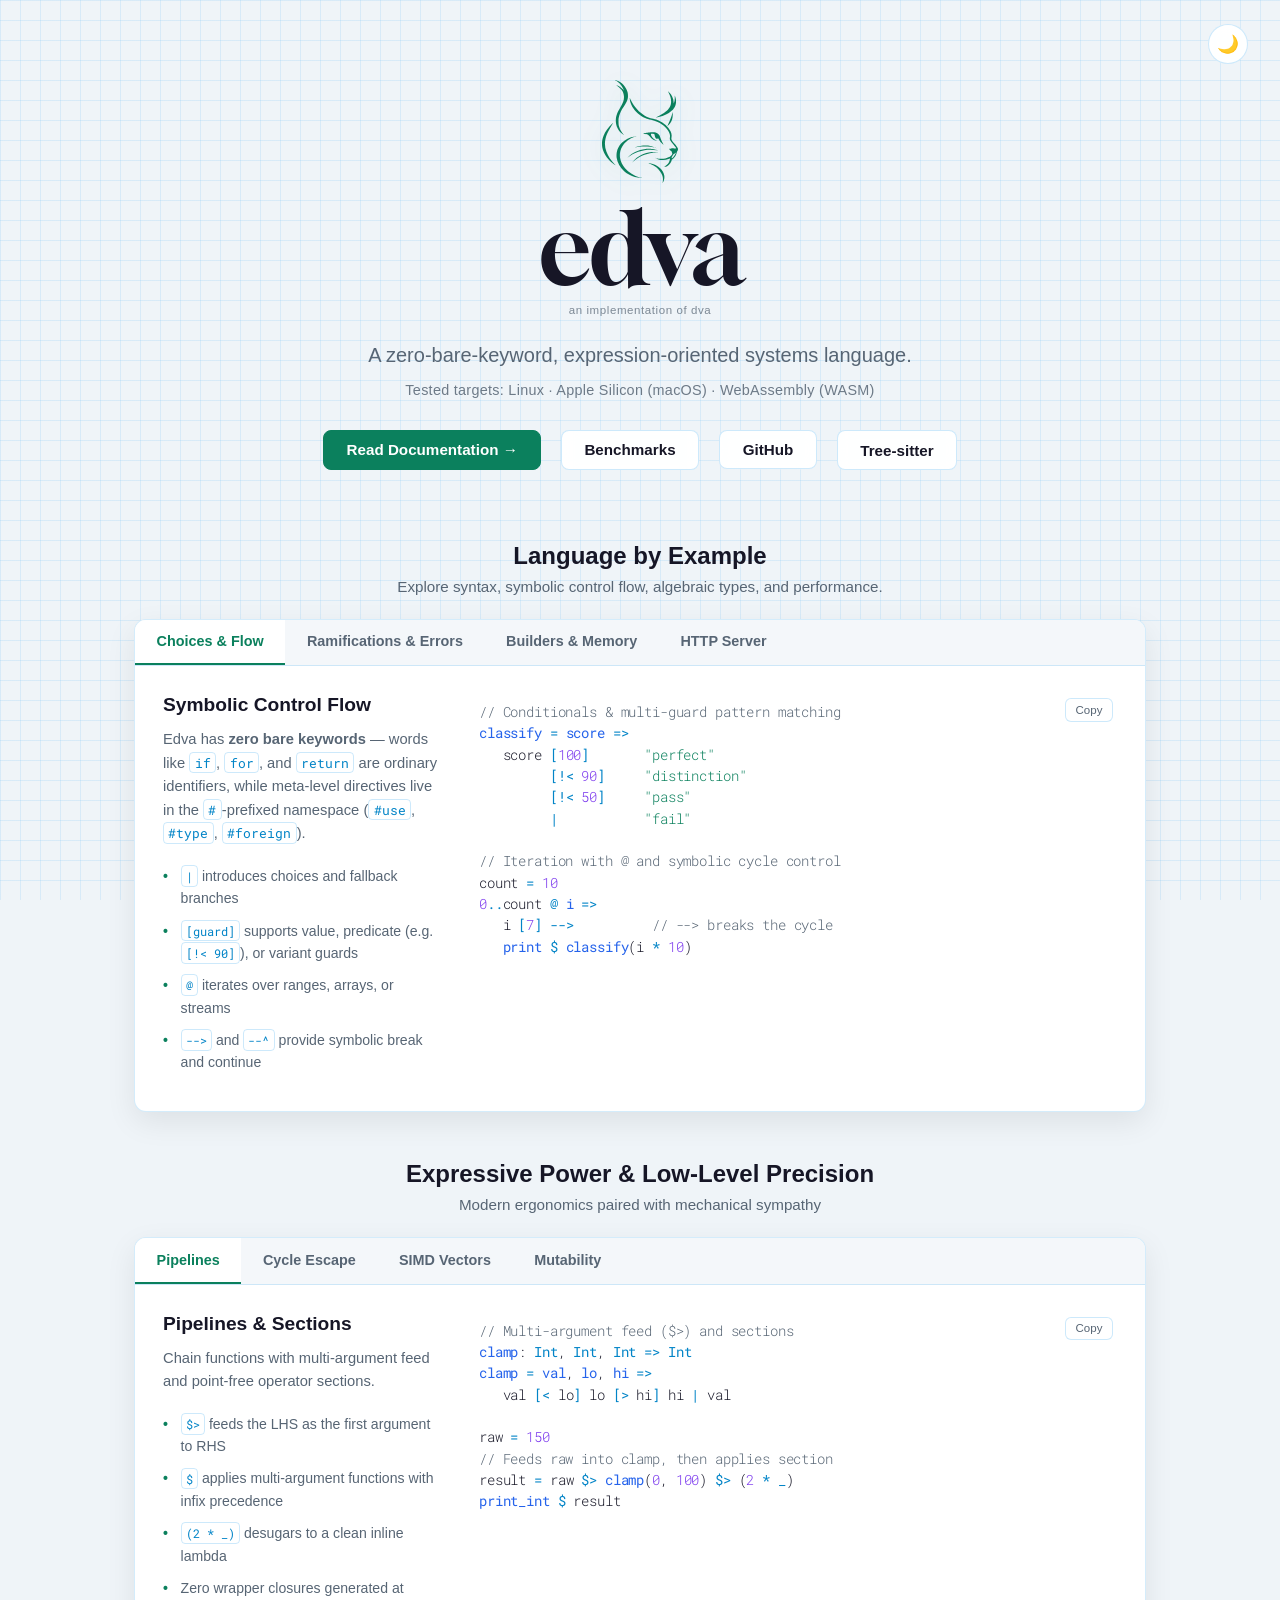
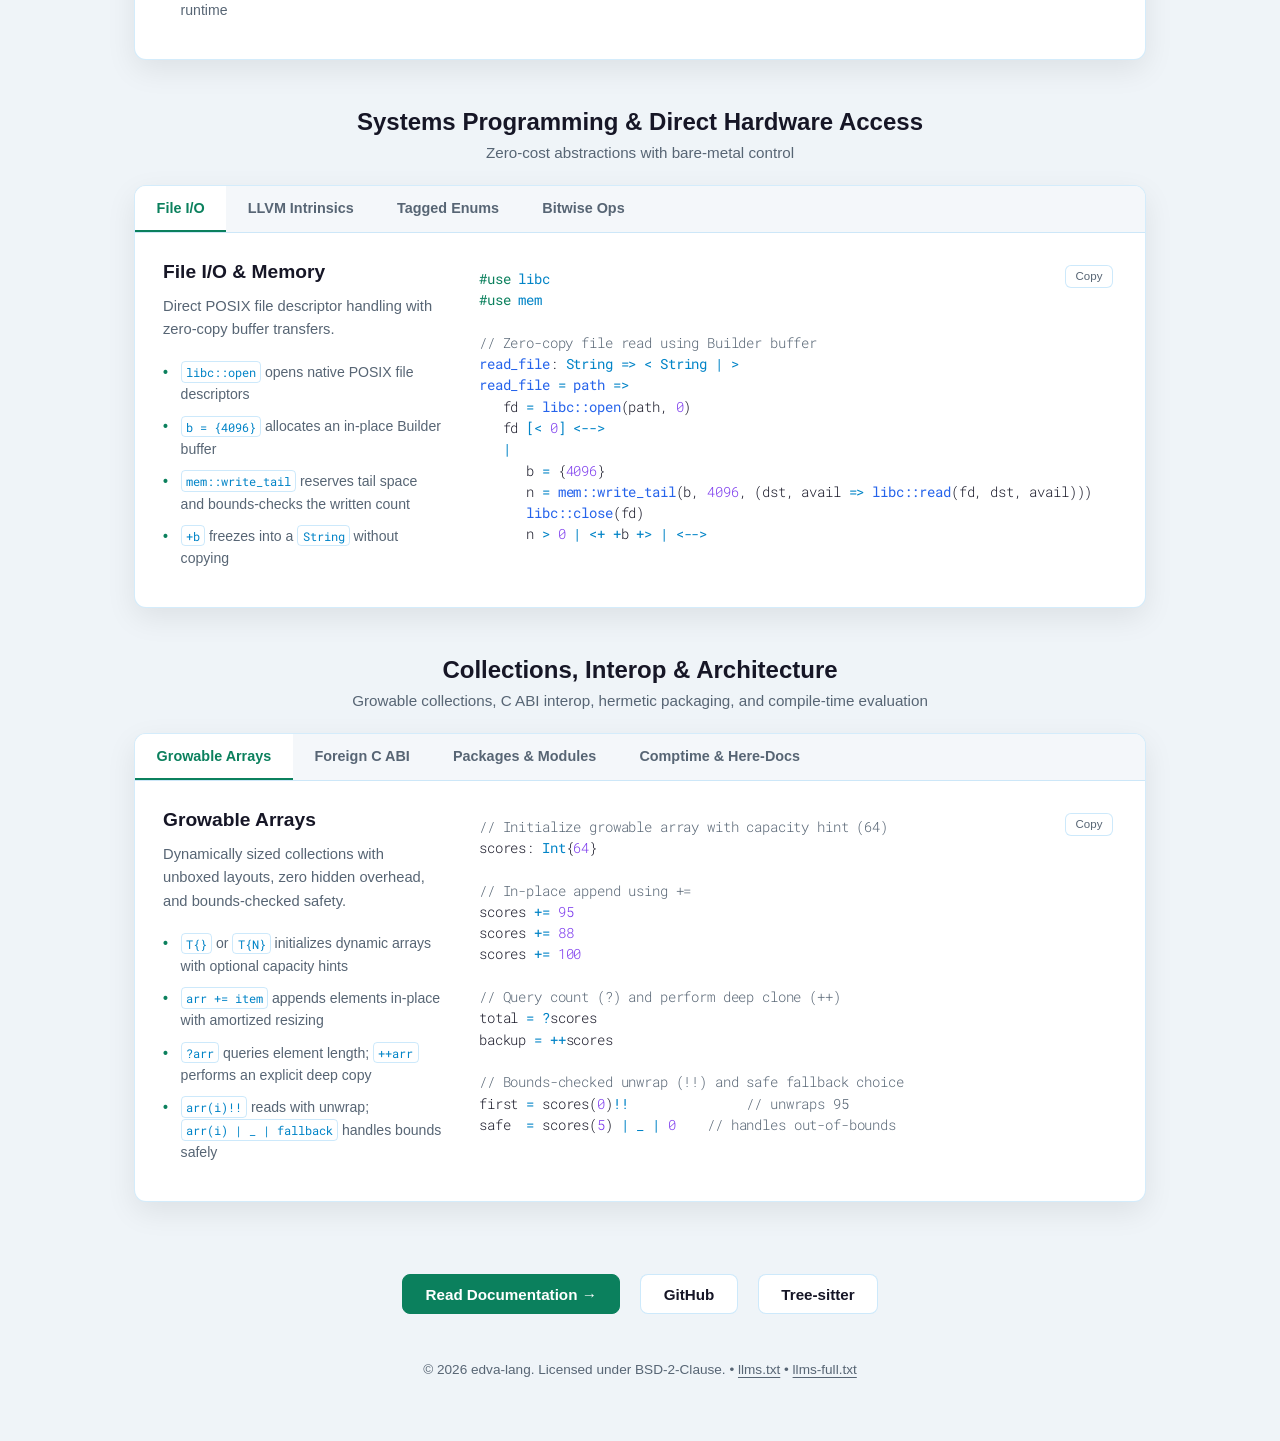
==== commit 587656b7: "docs: use 'zero bare keywords', list tested targets (Linux, Apple Silicon macOS, WASM), refresh OG c" ====
--- a/index.html
+++ b/index.html
@@ -3,17 +3,17 @@
 <head>
   <meta charset="UTF-8">
   <meta name="viewport" content="width=device-width, initial-scale=1.0">
-  <title>edva — a zero-keyword, expression-oriented systems language</title>
+  <title>edva — a zero-bare-keyword, expression-oriented systems language</title>
   
-  <meta name="description" content="A zero-keyword, expression-oriented systems language generating native machine code via LLVM.">
+  <meta name="description" content="A zero-bare-keyword, expression-oriented systems language targeting Linux, Apple Silicon (macOS), and WebAssembly via LLVM.">
   <link rel="canonical" href="https://edva-lang.github.io/">
   <meta name="theme-color" content="#161626">
 
   <!-- Open Graph / Facebook -->
   <meta property="og:type" content="website">
   <meta property="og:url" content="https://edva-lang.github.io/">
-  <meta property="og:title" content="edva — a zero-keyword, expression-oriented systems language">
-  <meta property="og:description" content="A zero-keyword, expression-oriented systems language generating native machine code via LLVM.">
+  <meta property="og:title" content="edva — a zero-bare-keyword, expression-oriented systems language">
+  <meta property="og:description" content="A zero-bare-keyword, expression-oriented systems language targeting Linux, Apple Silicon (macOS), and WebAssembly via LLVM.">
   <meta property="og:image" content="https://edva-lang.github.io/og-card.png">
   <meta property="og:image:secure_url" content="https://edva-lang.github.io/og-card.png">
   <meta property="og:image:width" content="1200">
@@ -28,8 +28,8 @@
   <meta name="twitter:domain" content="edva-lang.github.io">
   <meta name="twitter:url" content="https://edva-lang.github.io/">
   <meta name="twitter:creator" content="@baldgeorge">
-  <meta name="twitter:title" content="edva — a zero-keyword, expression-oriented systems language">
-  <meta name="twitter:description" content="A zero-keyword, expression-oriented systems language generating native machine code via LLVM.">
+  <meta name="twitter:title" content="edva — a zero-bare-keyword, expression-oriented systems language">
+  <meta name="twitter:description" content="A zero-bare-keyword, expression-oriented systems language targeting Linux, Apple Silicon (macOS), and WebAssembly via LLVM.">
   <meta name="twitter:image" content="https://edva-lang.github.io/og-card.png">
   <meta name="twitter:image:alt" content="edva programming language banner featuring lynx mascot and language highlights">
   
@@ -50,7 +50,7 @@
         "@id": "https://edva-lang.github.io/#website",
         "url": "https://edva-lang.github.io/",
         "name": "edva",
-        "description": "A zero-keyword, expression-oriented systems language generating native machine code via LLVM.",
+        "description": "A zero-bare-keyword, expression-oriented systems language targeting Linux, Apple Silicon (macOS), and WebAssembly via LLVM.",
         "inLanguage": "en-US"
       },
       {
@@ -58,10 +58,10 @@
         "@id": "https://edva-lang.github.io/#software",
         "name": "edva",
         "applicationCategory": "DeveloperApplication",
-        "operatingSystem": "Linux, macOS, Windows",
+        "operatingSystem": "Linux, macOS, WebAssembly",
         "url": "https://edva-lang.github.io/",
         "image": "https://edva-lang.github.io/og-image.png",
-        "description": "A zero-keyword, expression-oriented systems language generating native machine code via LLVM.",
+        "description": "A zero-bare-keyword, expression-oriented systems language targeting Linux, Apple Silicon (macOS), and WebAssembly via LLVM.",
         "offers": {
           "@type": "Offer",
           "price": "0",
@@ -96,7 +96,8 @@
       </div>
       <h1 class="brand-title">edva</h1>
       <p class="brand-sub">an implementation of dva</p>
-      <p class="tagline">A zero-keyword, expression-oriented systems language.</p>
+      <p class="tagline">A zero-bare-keyword, expression-oriented systems language.</p>
+      <p class="targets-line">Tested targets: Linux &middot; Apple Silicon (macOS) &middot; WebAssembly (WASM)</p>
 
       <div class="nav-links">
         <a href="/edva/" class="btn btn-primary">Read Documentation &rarr;</a>
@@ -126,7 +127,7 @@
           <div class="content-grid">
             <div class="feature-info">
               <h3>Symbolic Control Flow</h3>
-              <p>Edva has <strong>zero keywords</strong>. Conditional branches, pattern matching, and cycles are unified into expressions.</p>
+              <p>Edva has <strong>zero bare keywords</strong> — words like <code>if</code>, <code>for</code>, and <code>return</code> are ordinary identifiers, while meta-level directives live in the <code>#</code>-prefixed namespace (<code>#use</code>, <code>#type</code>, <code>#foreign</code>).</p>
               <ul>
                 <li><code>|</code> introduces choices and fallback branches</li>
                 <li><code>[guard]</code> supports value, predicate (e.g. <code>[!&lt; 90]</code>), or variant guards</li>
@@ -406,13 +407,14 @@
               <ul>
                 <li><code>libc::open</code> opens native POSIX file descriptors</li>
                 <li><code>b = {4096}</code> allocates an in-place Builder buffer</li>
-                <li><code>&amp;b</code> passes the writable buffer pointer directly</li>
-                <li><code>?b = n</code> updates length; <code>+b</code> freezes without copying</li>
+                <li><code>mem::write_tail</code> reserves tail space and bounds-checks the written count</li>
+                <li><code>+b</code> freezes into a <code>String</code> without copying</li>
               </ul>
             </div>
             <div class="code-wrapper">
               <button class="copy-btn" onclick="copySnippet(this)">Copy</button>
               <pre><code><span class="tok-dir">#use</span> <span class="tok-typ">libc</span>
+<span class="tok-dir">#use</span> <span class="tok-typ">mem</span>
 
 <span class="tok-com">// Zero-copy file read using Builder buffer</span>
 <span class="tok-fn">read_file</span>: <span class="tok-typ">String</span> <span class="tok-op">=&gt;</span> <span class="tok-op">&lt;</span> <span class="tok-typ">String</span> <span class="tok-op">|</span> <span class="tok-op">&gt;</span>
@@ -421,9 +423,9 @@
    fd <span class="tok-op">[</span><span class="tok-op">&lt;</span> <span class="tok-num">0</span><span class="tok-op">]</span> <span class="tok-op">&lt;--&gt;</span>
    <span class="tok-op">|</span>
       b <span class="tok-op">=</span> {<span class="tok-num">4096</span>}
-      n <span class="tok-op">=</span> <span class="tok-fn">libc::read</span>(fd, <span class="tok-op">&amp;</span>b, <span class="tok-num">4096</span>)
+      n <span class="tok-op">=</span> <span class="tok-fn">mem::write_tail</span>(b, <span class="tok-num">4096</span>, (dst, avail <span class="tok-op">=&gt;</span> <span class="tok-fn">libc::read</span>(fd, dst, avail)))
       <span class="tok-fn">libc::close</span>(fd)
-      n <span class="tok-op">&gt;</span> <span class="tok-num">0</span> <span class="tok-op">|</span> (<span class="tok-op">?</span>b <span class="tok-op">=</span> n; <span class="tok-op">&lt;+</span> <span class="tok-op">+</span>b <span class="tok-op">+&gt;</span>) <span class="tok-op">|</span> <span class="tok-op">&lt;--&gt;</span></code></pre>
+      n <span class="tok-op">&gt;</span> <span class="tok-num">0</span> <span class="tok-op">|</span> <span class="tok-op">&lt;+</span> <span class="tok-op">+</span>b <span class="tok-op">+&gt;</span> <span class="tok-op">|</span> <span class="tok-op">&lt;--&gt;</span></code></pre>
             </div>
           </div>
         </div>
@@ -637,7 +639,7 @@
               <h3>Compile-Time &amp; Here-Docs</h3>
               <p>First-class compile-time evaluation, Unicode runes, repetition, and multiline here-documents.</p>
               <ul>
-                <li><code>#!</code> evaluates expressions at compile time and folds static constants</li>
+                <li><code>#const</code> evaluates expressions at compile time and folds static constants</li>
                 <li><code>"""..."""</code> here-docs with baseline margin stripping and <code>${expr}</code> interpolation</li>
                 <li>Unescaped <code>"</code> and <code>""</code> work as-is; direct in-place lowering into Builders</li>
                 <li><code>expr {N}</code> repetition constructs flat, register-allocated records</li>
@@ -645,9 +647,9 @@
             </div>
             <div class="code-wrapper">
               <button class="copy-btn" onclick="copySnippet(this)">Copy</button>
-              <pre><code><span class="tok-com">// Compile-time constant folding with #!</span>
-<span class="tok-dir">#!</span> <span class="tok-dir">#type</span> <span class="tok-typ">Version</span> (major: <span class="tok-typ">Int</span>, minor: <span class="tok-typ">Int</span>, patch: <span class="tok-typ">Int</span>)
-<span class="tok-dir">#!</span> <span class="tok-fn">build_ver</span> <span class="tok-op">=</span> <span class="tok-typ">Version</span>(<span class="tok-num">1</span>, <span class="tok-num">4</span>, <span class="tok-num">0</span>)
+              <pre><code><span class="tok-com">// Compile-time constant folding with #const</span>
+<span class="tok-dir">#type</span> <span class="tok-typ">Version</span> (major: <span class="tok-typ">Int</span>, minor: <span class="tok-typ">Int</span>, patch: <span class="tok-typ">Int</span>)
+<span class="tok-fn">build_ver</span> <span class="tok-op">=</span> <span class="tok-dir">#const</span> <span class="tok-typ">Version</span>(<span class="tok-num">1</span>, <span class="tok-num">6</span>, <span class="tok-num">2</span>)
 
 <span class="tok-com">// Triple-quoted here-doc with margin stripping &amp; interpolation</span>
 user <span class="tok-op">=</span> <span class="tok-str">"Alice"</span>
@@ -658,9 +660,9 @@
    Note: unescaped "quotes" and ""double quotes"" work as-is.
    """</span>
 
-<span class="tok-com">// Repetition literal (0 {8}) and 64-bit Unicode Rune</span>
+<span class="tok-com">// Repetition literal (0 {8}) and 32-bit Unicode Rune</span>
 zero_block <span class="tok-op">=</span> <span class="tok-num">0</span> {<span class="tok-num">8</span>}
-badge <span class="tok-op">=</span> <span class="tok-str">'⚡'</span></code></pre>
+badge <span class="tok-op">=</span> <span class="tok-str">'⚡</span></code></pre>
             </div>
           </div>
         </div>
--- a/style.css
+++ b/style.css
@@ -247,8 +247,16 @@
    color: var(--text-muted);
    font-weight: 400;
    max-width: 680px;
+   margin: 0 auto 0.75rem auto;
+   line-height: 1.5;
+}
+
+.targets-line {
+   font-size: 0.9rem;
+   color: var(--text-muted);
+   opacity: 0.85;
+   letter-spacing: 0.02em;
    margin: 0 auto 2rem auto;
-   line-height: 1.5;
 }
 
 .nav-links {
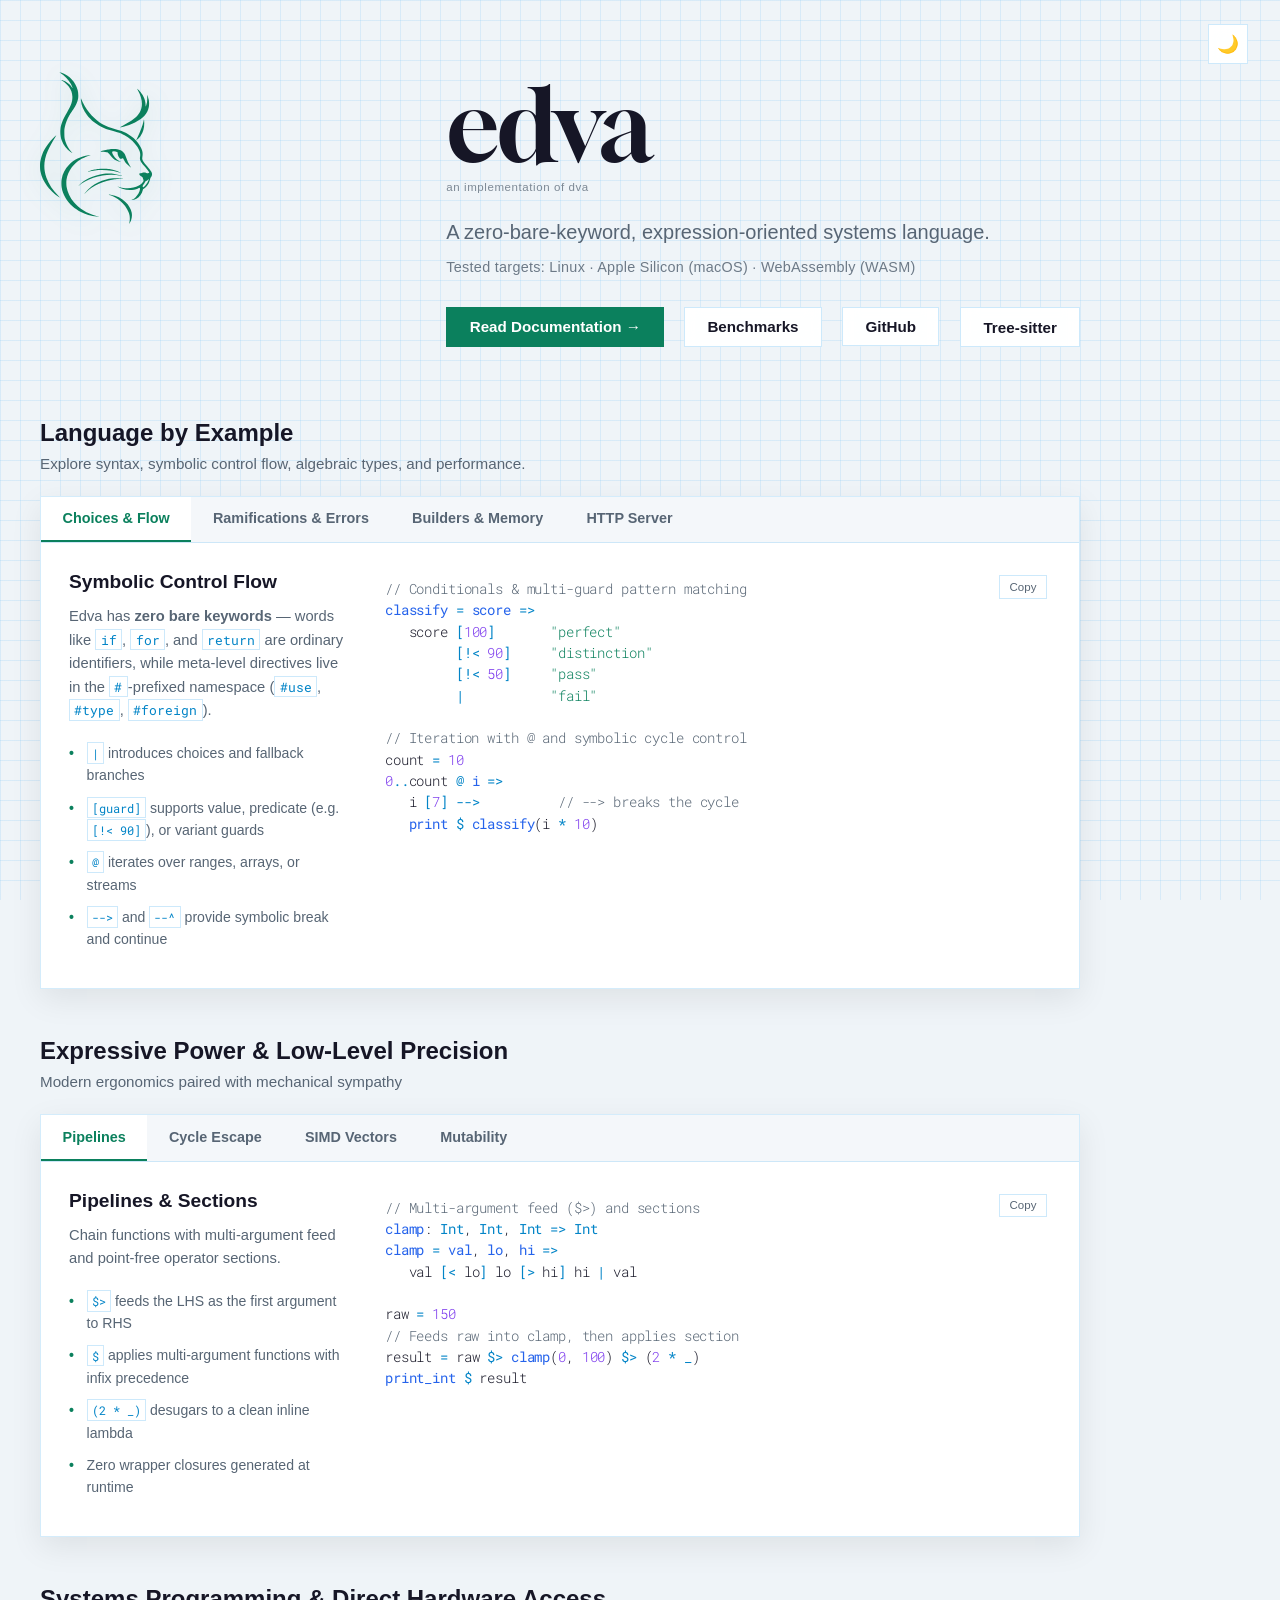
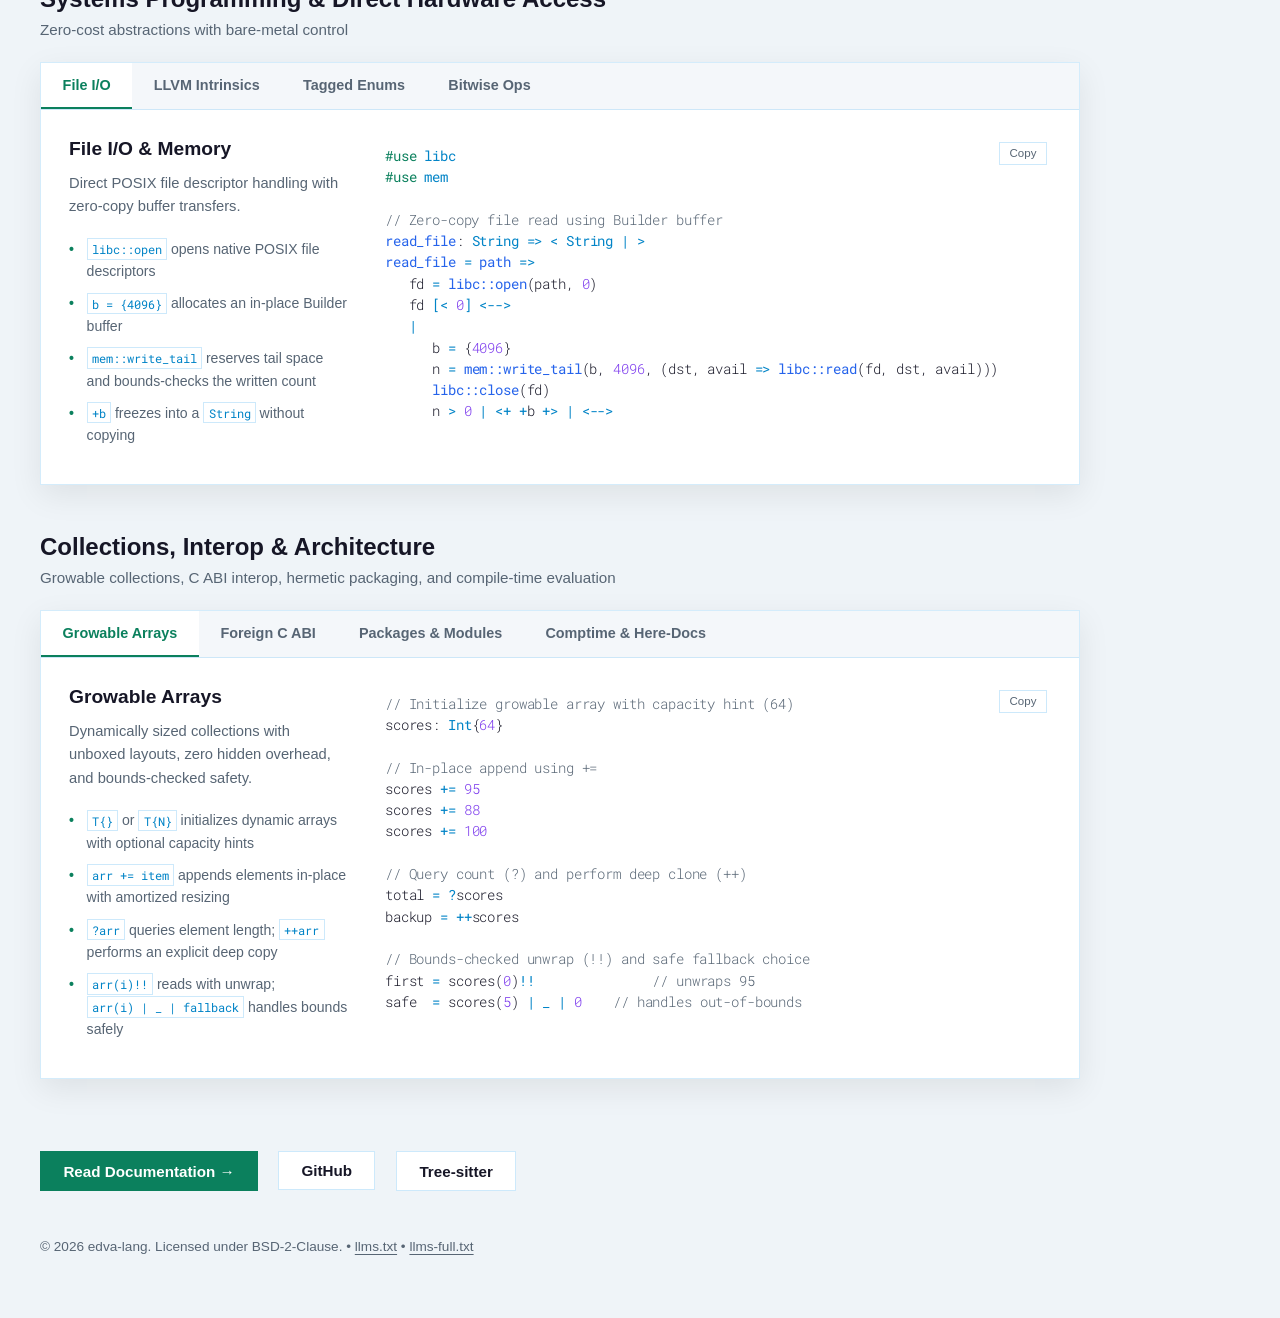
==== commit 84f47b68: "style: left-align layout, split upper-left logo & right hero block, and remove all rounded corners" ====
--- a/index.html
+++ b/index.html
@@ -90,20 +90,22 @@
   <main>
     <section class="hero">
       <div class="brand-logo-wrap">
-        <svg class="brand-logo" viewBox="0 0 650.47589 880.01611" width="76" height="103" aria-label="edva logo" role="img">
+        <svg class="brand-logo" viewBox="0 0 650.47589 880.01611" width="112" height="152" aria-label="edva logo" role="img">
           <path fill="currentColor" d="m 113.05279,0.41699061 c 0,0.19 2.5,1.85999999 5.66,3.70999999 24.12,14.3800004 48.42,40.2500004 60.75,64.7400004 3.43,6.77 9.83,22.17 9.46,22.63 -0.19,0.09 -2.97,-3.34 -6.31,-7.79 -7.33,-9.74 -19.94,-20.96 -30.14,-26.99 -8.16,-4.82 -22.35,-10.94 -27.45,-11.69 -3.62,-0.65 -4.54,-1.39 8.81,7.33 9.65,6.4 26.34,22.08 32.93,31.07 13.91,18.739999 20.22,36.079999 21.15,57.689999 1.21,28.38 -5.84,49.72 -30.33,91.27 -26.62,45.17 -36.08,70.03 -39.05,102.31 -1.86,19.66 1.3,43.96 7.98,62.42 9.92,27.55 28.48,51.66 51.38,66.78 5.29,3.52 10.02,6.4 10.48,6.4 0.46,0 -2.04,-3.25 -5.47,-7.23 -17.44,-19.76 -26.99,-36.17 -34.5,-59.27 -5.94,-18.09 -7.05,-26.34 -6.96,-50.83 0,-19.57 0.19,-22.35 2.5,-33.21 4.82,-22.91 14.1,-46.93 26.06,-67.99 6.4,-11.22 8.07,-13.73 23.84,-37.01 15.03,-22.26 23.65,-41.46 27.36,-61.22 2.41,-13.08 1.39,-34.6 -2.23,-48.88 -12.15,-46.929999 -47.86,-85.799999 -93.03,-101.2899994 -8.9,-3.05999999 -12.89,-3.98999999 -12.89,-2.96999999 z m 450.77,95.63000039 c 0,0.37 2.04,4.359999 4.64,8.899999 27.36,48.51 30.61,94.05 9.37,130.5 -14.65,25.23 -43.59,47.21 -99.8,76.24 -8.16,4.17 -15.03,7.88 -15.3,8.07 -1.02,1.02 10.94,-0.93 21.43,-3.52 23.28,-5.66 45.63,-13.91 67.62,-24.86 48.05,-24.12 71.98,-50.74 80.32,-89.6 2.04,-9.74 2.04,-28.66 0.09,-40.07 -1.58,-8.44 -7.98,-29.96 -8.9,-29.96 -0.28,0 -0.56,8.25 -0.56,18.27 0,10.94 -0.56,20.78 -1.21,24.39 -1.3,6.59 -6.21,22.91 -7.42,24.86 -0.46,0.65 -0.83,-3.71 -0.93,-9.74 -0.19,-16.7 -3.99,-32.09 -11.97,-47.86 -6.03,-12.15 -14.28,-23.93 -22.91,-32.93 -7.42,-7.79 -14.47,-13.909999 -14.47,-12.709999 z m -326.21,66.039999 c 1.86,27.92 14.56,58.43 36.27,87.37 8.53,11.5 27.36,30.89 39.05,40.25 18.18,14.65 40.07,27.64 61.31,36.27 14.1,5.75 21.7,8.16 45.82,14.47 41.92,11.04 64.93,20.59 90.25,37.75 13.08,8.81 23.84,17.99 35.9,30.61 15.86,16.6 26.9,33.67 32.37,50.09 3.8,11.13 4.45,19.48 2.5,31.44 -2.97,18.64 1.02,26.99 28.57,59.27 11.5,13.54 21.15,25.97 23.37,30.24 1.3,2.6 1.3,3.06 0.09,4.27 -2.32,2.41 -8.9,2.5 -15.86,0.37 -8.53,-2.6 -16.23,-2.5 -25.51,0.37 -4.64,1.48 -8.35,2.13 -9.83,1.76 -5.75,-1.39 -6.96,5.38 -2.04,11.78 2.88,3.8 6.59,6.31 11.87,8.16 3.06,1.02 5.66,6.31 8.53,17.44 1.95,7.61 1.95,7.61 -2.5,14.1 -6.21,9.09 -12.8,14.84 -23.47,20.31 -24.67,12.61 -52.87,17.99 -79.58,15.12 -11.78,-1.3 -29.4,-4.82 -37.1,-7.51 -6.12,-2.13 -6.77,-2.23 -5.47,-0.93 1.76,1.76 16.51,8.44 25.69,11.59 30.79,10.76 63.16,10.11 92.1,-1.86 4.36,-1.76 7.98,-3.25 8.25,-3.25 0.19,0 1.02,1.21 1.86,2.69 1.02,2.13 1.21,3.71 0.56,7.23 -2.97,15.4 -11.59,30.52 -25.04,43.87 -6.31,6.21 -9.74,8.81 -16.23,12.06 -8.25,4.17 -8.25,4.17 -3.9,4.45 4.82,0.28 16.23,-2.5 22.17,-5.47 19.11,-9.65 35.25,-30.89 39.61,-52.13 1.02,-5.19 1.21,-5.38 5.84,-7.7 6.49,-3.25 18.83,-15.86 23.84,-24.39 5.19,-8.72 10.48,-21.89 12.52,-31.26 1.21,-5.29 2.5,-8.35 4.64,-11.04 5.19,-6.4 6.4,-9.55 6.4,-17.16 0.09,-6.4 -0.19,-7.51 -3.9,-14.47 -3.9,-7.33 -14.56,-21.61 -25.51,-34.04 -17.81,-20.22 -25.88,-32.37 -27.08,-41 -0.37,-2.41 -0.09,-7.61 0.83,-12.8 3.25,-18.92 0.93,-33.58 -8.25,-52.31 -19.48,-39.79 -56.95,-73.55 -102.49,-92.38 -14.01,-5.75 -23.93,-8.9 -45.82,-14.65 -33.11,-8.63 -51.57,-15.49 -72.25,-26.9 -46.01,-25.51 -90.06,-73.37 -116.31,-126.51 -3.06,-6.12 -6.77,-14.19 -8.25,-17.81 -1.48,-3.71 -3.06,-6.77 -3.52,-6.77 -0.46,0 -0.56,3.9 -0.28,9 z m 392.07,466.27 c -5.94,14.19 -18.64,31.63 -27.36,37.66 -4.17,2.88 -4.17,2.88 -5.1,0.46 -1.86,-4.92 -1.11,-7.79 3.99,-14.75 2.69,-3.71 6.12,-9 7.61,-11.78 2.23,-4.27 3.43,-5.38 7.98,-7.61 2.88,-1.39 7.51,-4.82 10.3,-7.61 2.69,-2.78 5.01,-4.64 5.19,-4.17 0.19,0.46 -1.02,3.99 -2.6,7.79 z m -26.16,-353.77 c -0.28,0.74 -1.39,5.75 -2.6,11.04 -5.01,23.47 -17.07,55.47 -35.62,94.14 -3.9,8.07 -6.86,14.93 -6.68,15.21 1.58,1.48 19.48,-16.79 26.25,-26.71 14.28,-21.15 20.87,-44.61 20.68,-73.27 -0.09,-13.82 -1.02,-23.37 -2.04,-20.41 z m -517.559997,98.79 c -30.89,28.48 -58.81,67.8 -72.53,102.49 -4.9200004,12.61 -10.0200004,31.72 -12.2400004,45.82 -2.04000005,13.82 -1.39000005,40.16 1.39,55.1 5.38,28.2 19.2900004,58.43 39.5100004,85.33 8.53,11.41 35.25,38.68 46.84,47.86 9.28,7.33 26.899997,19.48 26.899997,18.55 0,-0.37 -4.27,-5.1 -9.46,-10.48 -32.089997,-33.21 -54.819997,-68.17 -68.919997,-105.83 -18.64,-49.72 -16.14,-102.03 7.51,-155.36 9.09,-20.68 27.08,-53.52 43.41,-79.58 3.43,-5.57 6.12,-10.3 5.84,-10.48 -0.28,-0.28 -3.99,2.69 -8.25,6.59 z m 331.309997,72.9 c -5.38,0.46 -15.58,1.86 -22.72,3.15 -14.1,2.6 -42.2,9.46 -43.41,10.67 -0.46,0.37 3.25,1.02 8.35,1.3 13.82,0.93 26.34,2.32 30.24,3.52 4.82,1.48 10.57,6.77 18.18,16.79 11.78,15.68 22.35,24.86 35.8,31.26 7.51,3.52 24.58,8.72 25.51,7.7 0.28,-0.28 0.09,-0.65 -0.46,-0.83 -4.08,-1.48 -17.44,-10.02 -23.65,-15.12 -13.73,-11.22 -25.88,-29.5 -26.25,-39.51 -0.19,-4.64 -0.19,-4.64 5.38,-5.47 6.21,-0.93 16.51,0.28 22.63,2.78 3.8,1.48 3.8,1.48 3.8,7.05 0,6.03 3.34,17.53 6.77,23 1.11,1.76 3.43,4.82 5.1,6.68 2.69,2.97 3.8,3.52 6.86,3.52 1.95,0 5.19,-0.83 7.23,-1.86 2.04,-1.02 4.17,-1.86 4.92,-1.86 0.65,0 3.15,3.9 5.57,8.63 6.68,13.26 11.13,19.57 20.41,28.85 8.72,8.72 21.05,18.92 21.05,17.34 0,-0.46 -2.6,-4.92 -5.75,-9.92 -9.46,-15.03 -16.23,-29.22 -20.78,-43.87 -6.21,-19.76 -10.3,-27.73 -18.37,-35.71 -9.28,-9.28 -20.5,-14.93 -34.41,-17.16 -9,-1.39 -21.52,-1.76 -32,-0.93 m -135.41,36.54 c -45.45,6.59 -85.15,25.97 -114.27,55.74 -21.8,22.17 -36.45,50.74 -41.55,80.79 -2.32,13.26 -2.5,34.41 -0.37,48.32 6.03,40.81 29.59,81.72 64.28,111.58 11.5,9.92 31.63,23.84 44.61,30.79 28.38,15.21 63.54,25.41 94.79,27.45 11.5,0.74 16.7,0 8.44,-1.3 -2.41,-0.37 -9.09,-1.86 -14.75,-3.25 -47.86,-12.34 -95.35,-41.65 -126.05,-77.91 -22.63,-26.81 -37.94,-59.18 -42.67,-90.43 -1.58,-10.57 -1.76,-30.24 -0.46,-39.88 3.62,-25.14 14.65,-51.48 30.79,-73 11.97,-15.86 32.56,-34.13 50.74,-44.89 15.12,-9 43.69,-21.15 54.17,-23.1 1.86,-0.37 3.43,-1.02 3.43,-1.48 0,-1.02 -1.02,-0.93 -11.13,0.56 z m 57.97,78.84 c -6.59,0.74 -17.16,2.41 -23.47,3.71 -14.93,3.15 -39.42,11.59 -37.94,13.17 0.28,0.28 3.15,-0.37 6.4,-1.39 30.52,-9.92 83.76,-12.24 130.13,-5.66 15.68,2.23 34.6,6.49 45.63,10.2 4.36,1.48 8.25,2.5 8.44,2.23 0.74,-0.74 -15.3,-7.79 -26.71,-11.69 -12.61,-4.36 -26.53,-7.79 -39.42,-9.74 -13.63,-2.04 -48.23,-2.5 -63.07,-0.83 z m 31.81,27.83 c -30.7,3.71 -60.38,12.61 -88.21,26.62 -22.82,11.41 -39.23,22.82 -55.19,38.21 -10.39,10.11 -12.06,13.08 -2.78,5.01 7.61,-6.68 23.74,-17.62 35.9,-24.39 30.89,-17.16 64.56,-28.75 102.77,-35.15 34.78,-5.84 73.55,-5.29 104.62,1.39 9.55,2.04 9.46,2.04 8.35,0.93 -2.41,-2.23 -29.68,-9.28 -45.45,-11.78 -13.08,-2.04 -46.1,-2.5 -60.01,-0.83 z m 52.13,26.06 c -34.41,4.08 -55.65,10.11 -83.94,24.02 -30.7,14.93 -57.51,35.62 -75.78,58.34 -3.99,5.01 -7.23,9.28 -6.96,9.46 0.19,0.19 5.1,-4.36 10.94,-10.11 40.16,-39.51 101.94,-67.62 166.4,-75.87 5.1,-0.65 18.09,-1.21 28.94,-1.21 10.85,0 19.57,-0.19 19.29,-0.37 -0.19,-0.19 -5.47,-1.11 -11.78,-2.13 -10.85,-1.76 -39.7,-3.06 -47.12,-2.13 z m -23.56,95.82 c 0.46,0.46 4.73,2.13 9.55,3.71 17.07,5.75 38.59,17.9 54.82,31.07 21.43,17.44 41,43.5 49.99,66.87 5.66,14.47 7.05,22.08 7.05,37.1 -0.09,10.2 -0.56,14.75 -2.13,21.24 -1.11,4.54 -1.95,8.44 -1.76,8.63 0.74,0.74 8.35,-12.8 10.85,-19.39 5.75,-14.75 7.05,-31.16 3.8,-46.65 -4.45,-21.15 -16.51,-41.92 -34.69,-59.55 -23.37,-22.63 -52.41,-36.73 -87.84,-42.48 -10.39,-1.67 -10.85,-1.67 -9.65,-0.56 z" />
         </svg>
       </div>
-      <h1 class="brand-title">edva</h1>
-      <p class="brand-sub">an implementation of dva</p>
-      <p class="tagline">A zero-bare-keyword, expression-oriented systems language.</p>
-      <p class="targets-line">Tested targets: Linux &middot; Apple Silicon (macOS) &middot; WebAssembly (WASM)</p>
-
-      <div class="nav-links">
-        <a href="/edva/" class="btn btn-primary">Read Documentation &rarr;</a>
-        <a href="/benchmarks/" class="btn btn-outline">Benchmarks</a>
-        <a href="https://github.com/edva-lang/edva" class="btn btn-outline" target="_blank" rel="noopener">GitHub</a>
-        <a href="https://github.com/edva-lang/tree-sitter-edva" class="btn btn-outline" target="_blank" rel="noopener">Tree-sitter</a>
+      <div class="hero-content">
+        <h1 class="brand-title">edva</h1>
+        <p class="brand-sub">an implementation of dva</p>
+        <p class="tagline">A zero-bare-keyword, expression-oriented systems language.</p>
+        <p class="targets-line">Tested targets: Linux &middot; Apple Silicon (macOS) &middot; WebAssembly (WASM)</p>
+
+        <div class="nav-links">
+          <a href="/edva/" class="btn btn-primary">Read Documentation &rarr;</a>
+          <a href="/benchmarks/" class="btn btn-outline">Benchmarks</a>
+          <a href="https://github.com/edva-lang/edva" class="btn btn-outline" target="_blank" rel="noopener">GitHub</a>
+          <a href="https://github.com/edva-lang/tree-sitter-edva" class="btn btn-outline" target="_blank" rel="noopener">Tree-sitter</a>
+        </div>
       </div>
     </section>
 
--- a/style.css
+++ b/style.css
@@ -160,7 +160,7 @@
    color: var(--text-color);
    width: 40px;
    height: 40px;
-   border-radius: 50%;
+   border-radius: 0;
    cursor: pointer;
    display: flex;
    align-items: center;
@@ -179,29 +179,35 @@
 
 /* Main Container */
 main {
-   max-width: 1060px;
-   margin: 0 auto;
-   padding: 5rem 1.5rem 4rem 1.5rem;
+   max-width: 1120px;
+   margin: 0;
+   padding: 4.5rem 2.5rem 4rem 2.5rem;
    display: flex;
    flex-direction: column;
-   align-items: center;
+   align-items: flex-start;
 }
 
 /* Hero Section */
 .hero {
-   text-align: center;
+   width: 100%;
+   display: flex;
+   justify-content: space-between;
+   align-items: flex-start;
+   gap: 3rem;
+   text-align: left;
    margin-bottom: 3.5rem;
 }
 
 .brand-logo-wrap {
    display: inline-flex;
-   justify-content: center;
-   align-items: center;
-   margin-bottom: 0.75rem;
+   justify-content: flex-start;
+   align-items: flex-start;
+   flex-shrink: 0;
+   margin-bottom: 0;
 }
 
 .brand-logo {
-   width: 76px;
+   width: 112px;
    height: auto;
    color: var(--accent-mint);
    filter: drop-shadow(0 4px 12px rgba(11, 128, 93, 0.15));
@@ -211,6 +217,28 @@
       filter 0.3s ease;
 }
 
+.hero-content {
+   margin-left: auto;
+   max-width: 700px;
+   text-align: left;
+}
+
+@media (max-width: 760px) {
+   main {
+      padding: 4.5rem 1.25rem 3rem 1.25rem;
+   }
+   .hero {
+      flex-direction: column;
+      gap: 1.5rem;
+   }
+   .hero-content {
+      margin-left: 0;
+   }
+   .brand-logo {
+      width: 76px;
+   }
+}
+
 .brand-logo:hover {
    transform: translateY(-3px) scale(1.04);
 }
@@ -247,7 +275,7 @@
    color: var(--text-muted);
    font-weight: 400;
    max-width: 680px;
-   margin: 0 auto 0.75rem auto;
+   margin: 0 0 0.75rem 0;
    line-height: 1.5;
 }
 
@@ -256,14 +284,14 @@
    color: var(--text-muted);
    opacity: 0.85;
    letter-spacing: 0.02em;
-   margin: 0 auto 2rem auto;
+   margin: 0 0 2rem 0;
 }
 
 .nav-links {
    display: flex;
    gap: 1.25rem;
    flex-wrap: wrap;
-   justify-content: center;
+   justify-content: flex-start;
 }
 
 .btn {
@@ -271,7 +299,7 @@
    align-items: center;
    gap: 0.5rem;
    padding: 0.65rem 1.4rem;
-   border-radius: 8px;
+   border-radius: 0;
    font-size: 0.95rem;
    font-weight: 600;
    text-decoration: none;
@@ -313,7 +341,7 @@
 }
 
 .showcase-header {
-   text-align: center;
+   text-align: left;
    margin-bottom: 1.5rem;
 }
 
@@ -332,7 +360,7 @@
 .showcase-box {
    background: var(--code-bg);
    border: 1px solid var(--code-border);
-   border-radius: 12px;
+   border-radius: 0;
    overflow: hidden;
    box-shadow: 0 10px 30px rgba(0, 0, 0, 0.08);
 }
@@ -450,7 +478,7 @@
    background: var(--card-bg);
    border: 1px solid var(--card-border);
    padding: 0.15em 0.35em;
-   border-radius: 4px;
+   border-radius: 0;
    font-size: 0.85em;
    color: var(--accent-ice);
 }
@@ -475,7 +503,7 @@
    border: 1px solid var(--card-border);
    color: var(--text-muted);
    padding: 0.3rem 0.6rem;
-   border-radius: 6px;
+   border-radius: 0;
    font-size: 0.72rem;
    cursor: pointer;
    transition: all 0.2s ease;
@@ -552,7 +580,7 @@
 
 footer {
    margin-top: 2.5rem;
-   text-align: center;
+   text-align: left;
    font-size: 0.85rem;
    color: var(--text-muted);
 }
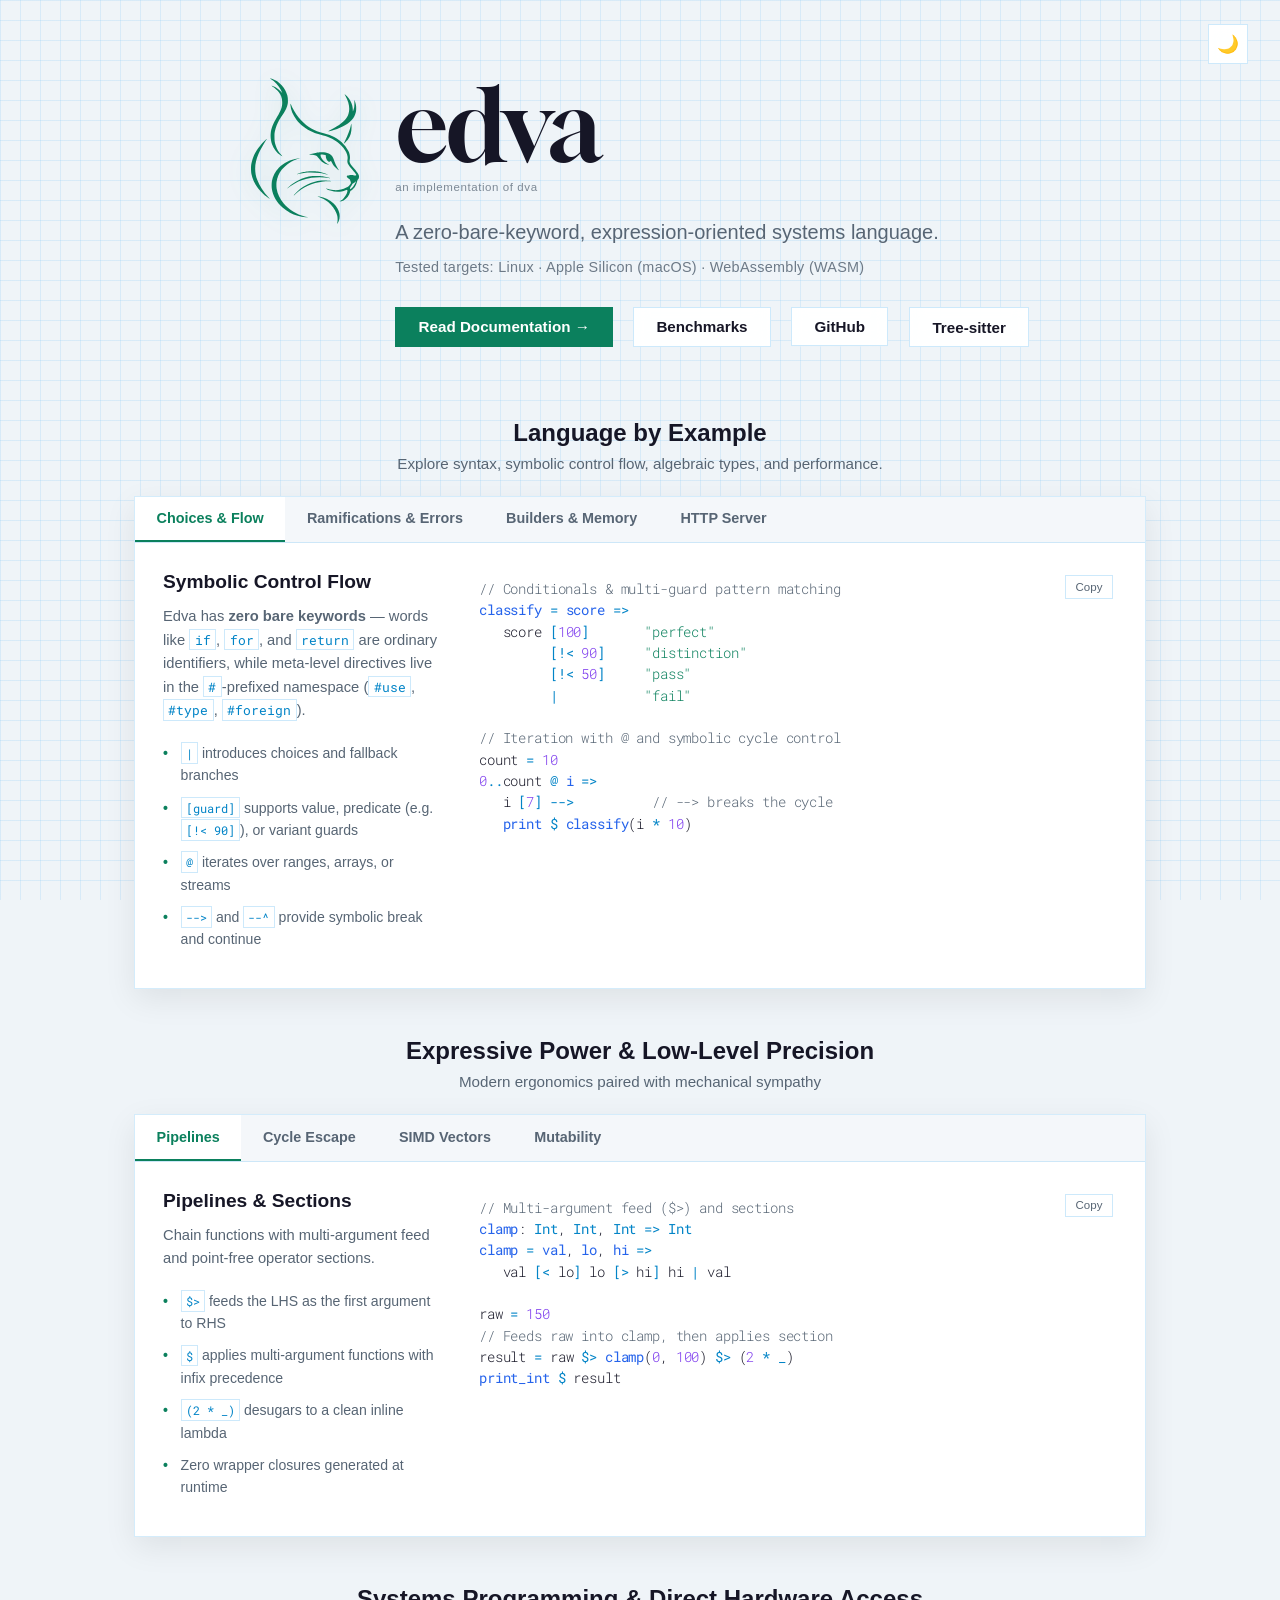
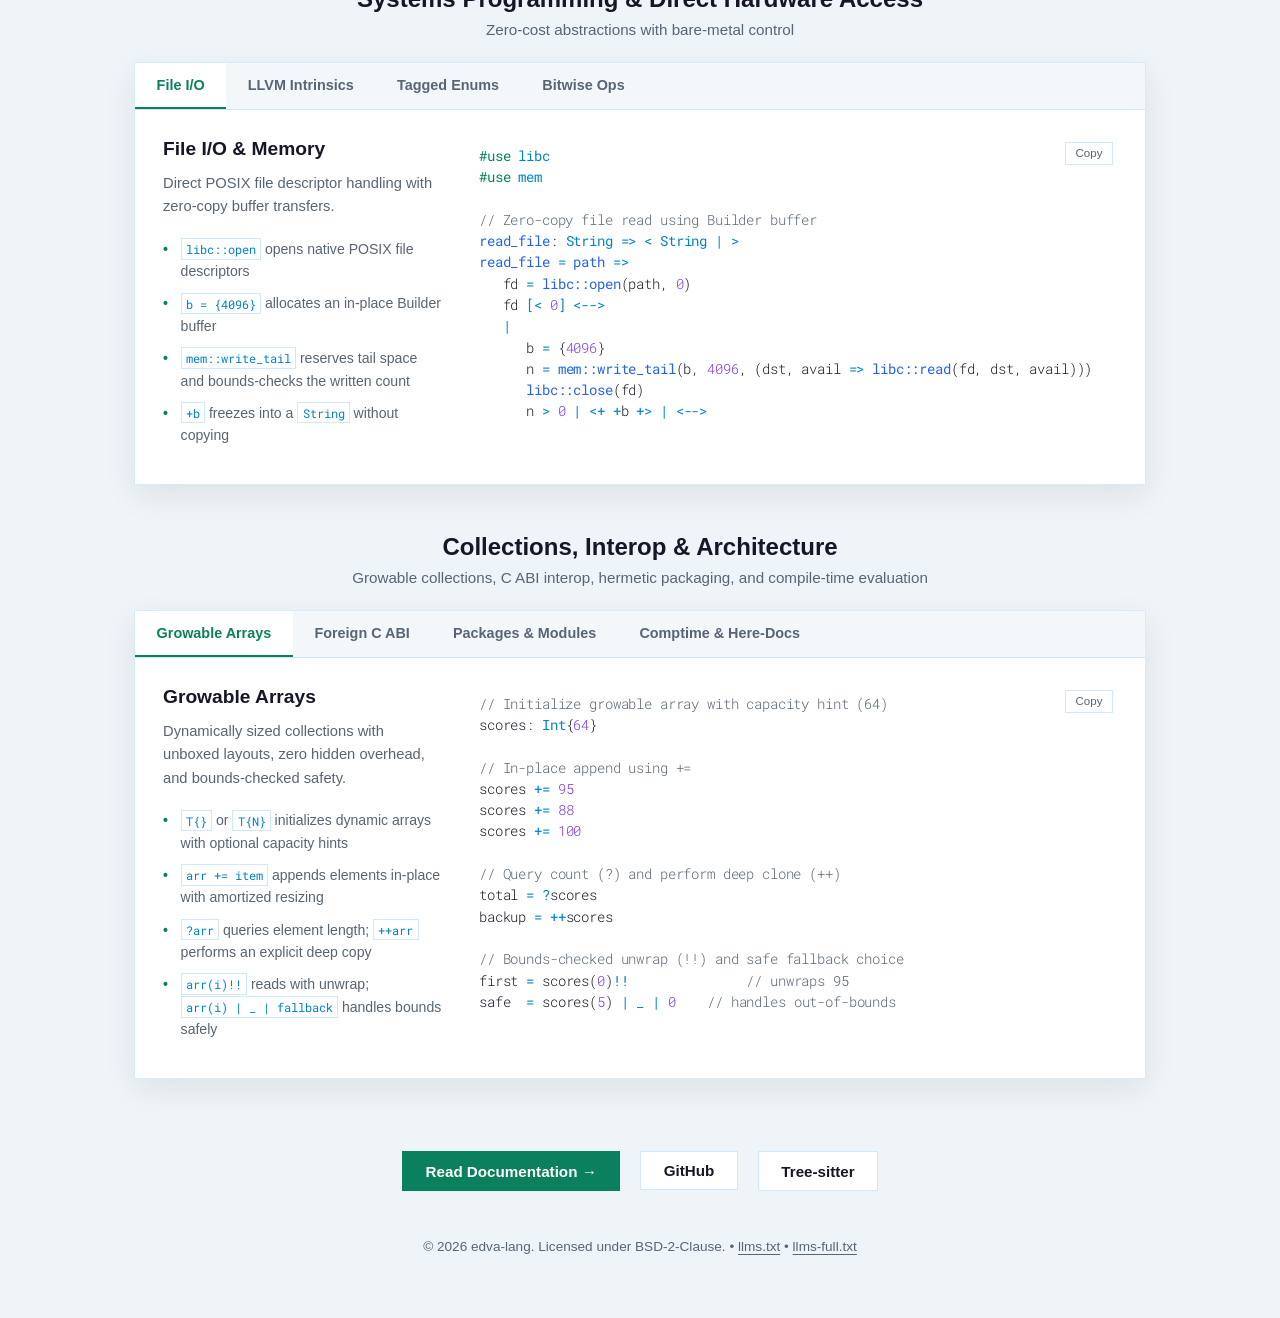
==== commit 68c92561: "style: center page container and pair logo tightly beside hero block (keep sharp corners)" ====
--- a/index.html
+++ b/index.html
@@ -78,7 +78,7 @@
   <link rel="preconnect" href="https://fonts.gstatic.com" crossorigin>
   <link href="https://fonts.googleapis.com/css2?family=Gloock&family=Roboto+Mono:wght@300;400;500&display=swap" rel="stylesheet">
   
-  <link rel="stylesheet" href="style.css">
+  <link rel="stylesheet" href="style.css?v=2">
   <link rel="alternate" type="text/markdown" title="LLM Context (llms.txt)" href="/llms.txt">
   <link rel="alternate" type="text/markdown" title="Complete LLM Reference (llms-full.txt)" href="/llms-full.txt">
 </head>
--- a/style.css
+++ b/style.css
@@ -179,21 +179,21 @@
 
 /* Main Container */
 main {
-   max-width: 1120px;
-   margin: 0;
-   padding: 4.5rem 2.5rem 4rem 2.5rem;
+   max-width: 1060px;
+   margin: 0 auto;
+   padding: 4.5rem 1.5rem 4rem 1.5rem;
    display: flex;
    flex-direction: column;
-   align-items: flex-start;
+   align-items: center;
 }
 
 /* Hero Section */
 .hero {
    width: 100%;
    display: flex;
-   justify-content: space-between;
+   justify-content: center;
    align-items: flex-start;
-   gap: 3rem;
+   gap: 2.25rem;
    text-align: left;
    margin-bottom: 3.5rem;
 }
@@ -203,11 +203,12 @@
    justify-content: flex-start;
    align-items: flex-start;
    flex-shrink: 0;
+   margin-top: 0.4rem;
    margin-bottom: 0;
 }
 
 .brand-logo {
-   width: 112px;
+   width: 108px;
    height: auto;
    color: var(--accent-mint);
    filter: drop-shadow(0 4px 12px rgba(11, 128, 93, 0.15));
@@ -218,8 +219,7 @@
 }
 
 .hero-content {
-   margin-left: auto;
-   max-width: 700px;
+   max-width: 680px;
    text-align: left;
 }
 
@@ -229,10 +229,11 @@
    }
    .hero {
       flex-direction: column;
+      align-items: flex-start;
       gap: 1.5rem;
    }
-   .hero-content {
-      margin-left: 0;
+   .brand-logo-wrap {
+      margin-top: 0;
    }
    .brand-logo {
       width: 76px;
@@ -341,7 +342,7 @@
 }
 
 .showcase-header {
-   text-align: left;
+   text-align: center;
    margin-bottom: 1.5rem;
 }
 
@@ -576,11 +577,12 @@
 .bottom-nav {
    margin-top: 4.5rem;
    margin-bottom: 0.5rem;
+   justify-content: center;
 }
 
 footer {
    margin-top: 2.5rem;
-   text-align: left;
+   text-align: center;
    font-size: 0.85rem;
    color: var(--text-muted);
 }
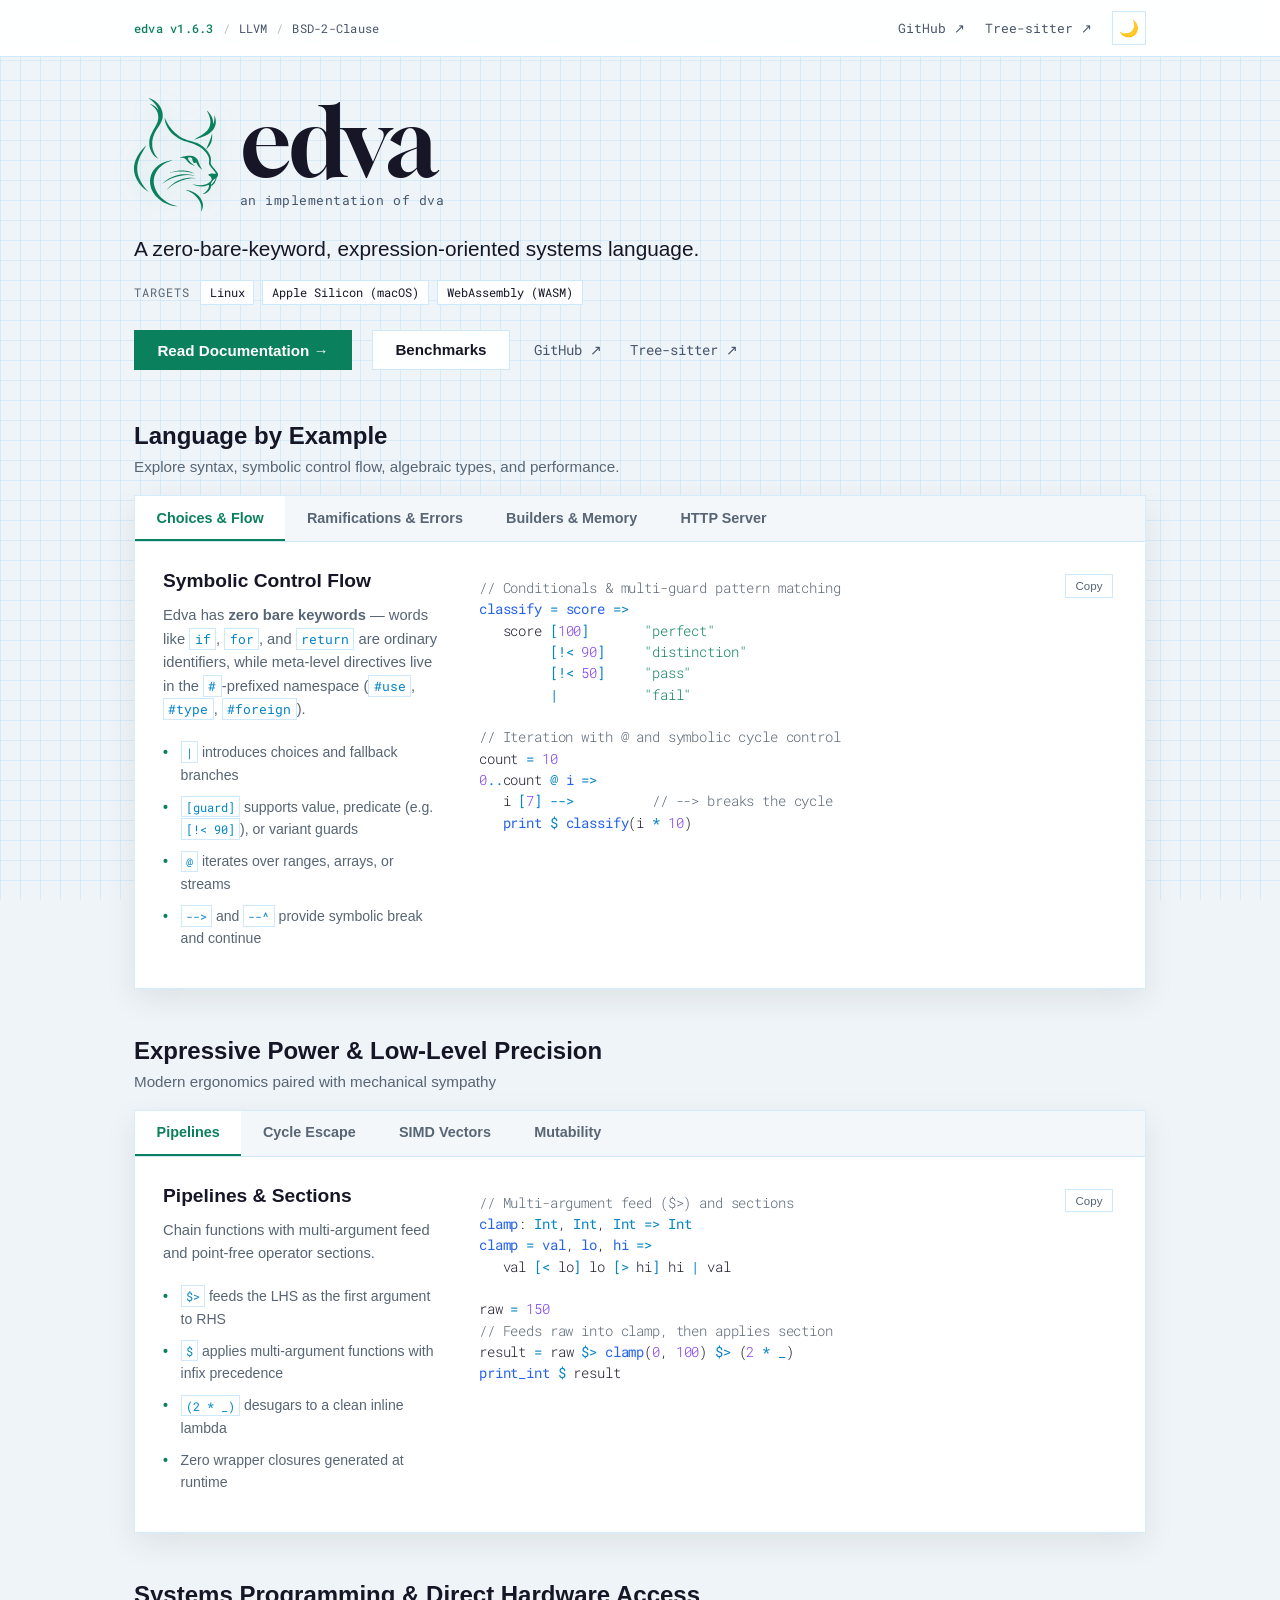
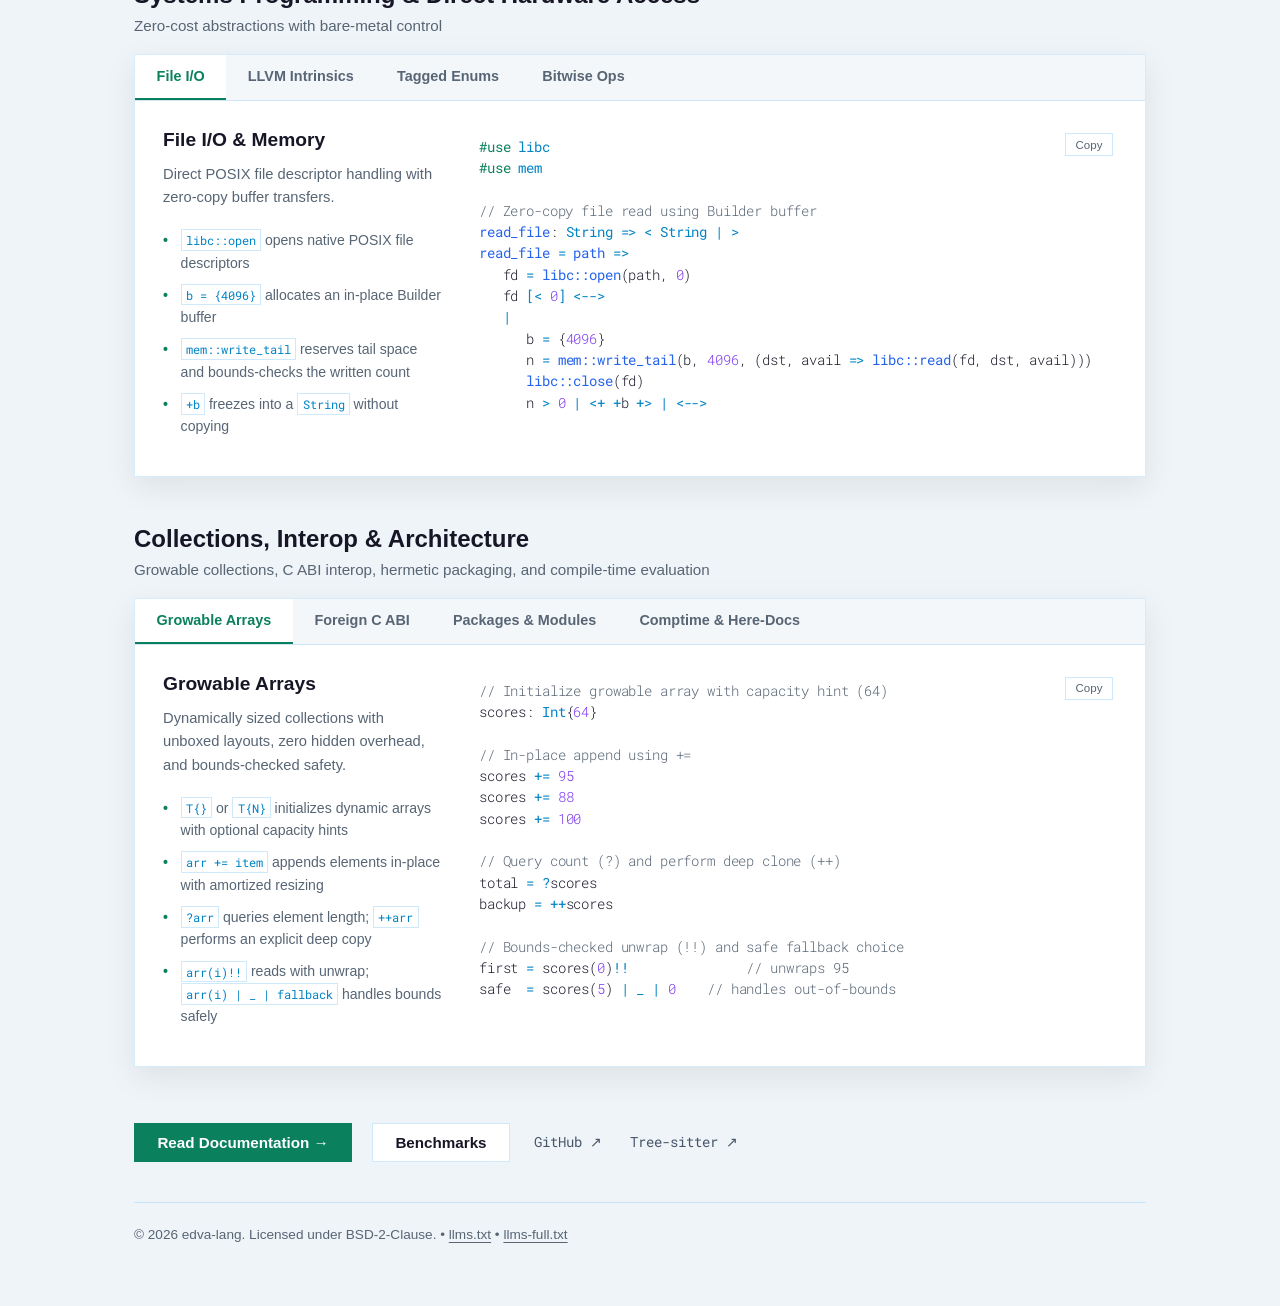
==== commit 6d301a0a: "style: architectural left rail, header bar, tight lynx+edva lockup, high-contrast tagline, and mono " ====
--- a/index.html
+++ b/index.html
@@ -78,34 +78,55 @@
   <link rel="preconnect" href="https://fonts.gstatic.com" crossorigin>
   <link href="https://fonts.googleapis.com/css2?family=Gloock&family=Roboto+Mono:wght@300;400;500&display=swap" rel="stylesheet">
   
-  <link rel="stylesheet" href="style.css?v=2">
+  <link rel="stylesheet" href="style.css?v=3">
   <link rel="alternate" type="text/markdown" title="LLM Context (llms.txt)" href="/llms.txt">
   <link rel="alternate" type="text/markdown" title="Complete LLM Reference (llms-full.txt)" href="/llms-full.txt">
 </head>
 <body>
-  <header>
-    <button class="theme-toggle" id="themeToggle" aria-label="Toggle dark/light mode">🌓</button>
+  <header class="site-header">
+    <div class="site-header-inner">
+      <div class="header-meta">
+        <span class="meta-ver">edva v1.6.3</span>
+        <span class="meta-sep">/</span>
+        <span>LLVM</span>
+        <span class="meta-sep">/</span>
+        <span>BSD-2-Clause</span>
+      </div>
+      <div class="header-actions">
+        <a href="https://github.com/edva-lang/edva" class="header-link" target="_blank" rel="noopener">GitHub &#8599;</a>
+        <a href="https://github.com/edva-lang/tree-sitter-edva" class="header-link" target="_blank" rel="noopener">Tree-sitter &#8599;</a>
+        <button class="theme-toggle" id="themeToggle" aria-label="Toggle dark/light mode">🌓</button>
+      </div>
+    </div>
   </header>
 
   <main>
     <section class="hero">
-      <div class="brand-logo-wrap">
-        <svg class="brand-logo" viewBox="0 0 650.47589 880.01611" width="112" height="152" aria-label="edva logo" role="img">
-          <path fill="currentColor" d="m 113.05279,0.41699061 c 0,0.19 2.5,1.85999999 5.66,3.70999999 24.12,14.3800004 48.42,40.2500004 60.75,64.7400004 3.43,6.77 9.83,22.17 9.46,22.63 -0.19,0.09 -2.97,-3.34 -6.31,-7.79 -7.33,-9.74 -19.94,-20.96 -30.14,-26.99 -8.16,-4.82 -22.35,-10.94 -27.45,-11.69 -3.62,-0.65 -4.54,-1.39 8.81,7.33 9.65,6.4 26.34,22.08 32.93,31.07 13.91,18.739999 20.22,36.079999 21.15,57.689999 1.21,28.38 -5.84,49.72 -30.33,91.27 -26.62,45.17 -36.08,70.03 -39.05,102.31 -1.86,19.66 1.3,43.96 7.98,62.42 9.92,27.55 28.48,51.66 51.38,66.78 5.29,3.52 10.02,6.4 10.48,6.4 0.46,0 -2.04,-3.25 -5.47,-7.23 -17.44,-19.76 -26.99,-36.17 -34.5,-59.27 -5.94,-18.09 -7.05,-26.34 -6.96,-50.83 0,-19.57 0.19,-22.35 2.5,-33.21 4.82,-22.91 14.1,-46.93 26.06,-67.99 6.4,-11.22 8.07,-13.73 23.84,-37.01 15.03,-22.26 23.65,-41.46 27.36,-61.22 2.41,-13.08 1.39,-34.6 -2.23,-48.88 -12.15,-46.929999 -47.86,-85.799999 -93.03,-101.2899994 -8.9,-3.05999999 -12.89,-3.98999999 -12.89,-2.96999999 z m 450.77,95.63000039 c 0,0.37 2.04,4.359999 4.64,8.899999 27.36,48.51 30.61,94.05 9.37,130.5 -14.65,25.23 -43.59,47.21 -99.8,76.24 -8.16,4.17 -15.03,7.88 -15.3,8.07 -1.02,1.02 10.94,-0.93 21.43,-3.52 23.28,-5.66 45.63,-13.91 67.62,-24.86 48.05,-24.12 71.98,-50.74 80.32,-89.6 2.04,-9.74 2.04,-28.66 0.09,-40.07 -1.58,-8.44 -7.98,-29.96 -8.9,-29.96 -0.28,0 -0.56,8.25 -0.56,18.27 0,10.94 -0.56,20.78 -1.21,24.39 -1.3,6.59 -6.21,22.91 -7.42,24.86 -0.46,0.65 -0.83,-3.71 -0.93,-9.74 -0.19,-16.7 -3.99,-32.09 -11.97,-47.86 -6.03,-12.15 -14.28,-23.93 -22.91,-32.93 -7.42,-7.79 -14.47,-13.909999 -14.47,-12.709999 z m -326.21,66.039999 c 1.86,27.92 14.56,58.43 36.27,87.37 8.53,11.5 27.36,30.89 39.05,40.25 18.18,14.65 40.07,27.64 61.31,36.27 14.1,5.75 21.7,8.16 45.82,14.47 41.92,11.04 64.93,20.59 90.25,37.75 13.08,8.81 23.84,17.99 35.9,30.61 15.86,16.6 26.9,33.67 32.37,50.09 3.8,11.13 4.45,19.48 2.5,31.44 -2.97,18.64 1.02,26.99 28.57,59.27 11.5,13.54 21.15,25.97 23.37,30.24 1.3,2.6 1.3,3.06 0.09,4.27 -2.32,2.41 -8.9,2.5 -15.86,0.37 -8.53,-2.6 -16.23,-2.5 -25.51,0.37 -4.64,1.48 -8.35,2.13 -9.83,1.76 -5.75,-1.39 -6.96,5.38 -2.04,11.78 2.88,3.8 6.59,6.31 11.87,8.16 3.06,1.02 5.66,6.31 8.53,17.44 1.95,7.61 1.95,7.61 -2.5,14.1 -6.21,9.09 -12.8,14.84 -23.47,20.31 -24.67,12.61 -52.87,17.99 -79.58,15.12 -11.78,-1.3 -29.4,-4.82 -37.1,-7.51 -6.12,-2.13 -6.77,-2.23 -5.47,-0.93 1.76,1.76 16.51,8.44 25.69,11.59 30.79,10.76 63.16,10.11 92.1,-1.86 4.36,-1.76 7.98,-3.25 8.25,-3.25 0.19,0 1.02,1.21 1.86,2.69 1.02,2.13 1.21,3.71 0.56,7.23 -2.97,15.4 -11.59,30.52 -25.04,43.87 -6.31,6.21 -9.74,8.81 -16.23,12.06 -8.25,4.17 -8.25,4.17 -3.9,4.45 4.82,0.28 16.23,-2.5 22.17,-5.47 19.11,-9.65 35.25,-30.89 39.61,-52.13 1.02,-5.19 1.21,-5.38 5.84,-7.7 6.49,-3.25 18.83,-15.86 23.84,-24.39 5.19,-8.72 10.48,-21.89 12.52,-31.26 1.21,-5.29 2.5,-8.35 4.64,-11.04 5.19,-6.4 6.4,-9.55 6.4,-17.16 0.09,-6.4 -0.19,-7.51 -3.9,-14.47 -3.9,-7.33 -14.56,-21.61 -25.51,-34.04 -17.81,-20.22 -25.88,-32.37 -27.08,-41 -0.37,-2.41 -0.09,-7.61 0.83,-12.8 3.25,-18.92 0.93,-33.58 -8.25,-52.31 -19.48,-39.79 -56.95,-73.55 -102.49,-92.38 -14.01,-5.75 -23.93,-8.9 -45.82,-14.65 -33.11,-8.63 -51.57,-15.49 -72.25,-26.9 -46.01,-25.51 -90.06,-73.37 -116.31,-126.51 -3.06,-6.12 -6.77,-14.19 -8.25,-17.81 -1.48,-3.71 -3.06,-6.77 -3.52,-6.77 -0.46,0 -0.56,3.9 -0.28,9 z m 392.07,466.27 c -5.94,14.19 -18.64,31.63 -27.36,37.66 -4.17,2.88 -4.17,2.88 -5.1,0.46 -1.86,-4.92 -1.11,-7.79 3.99,-14.75 2.69,-3.71 6.12,-9 7.61,-11.78 2.23,-4.27 3.43,-5.38 7.98,-7.61 2.88,-1.39 7.51,-4.82 10.3,-7.61 2.69,-2.78 5.01,-4.64 5.19,-4.17 0.19,0.46 -1.02,3.99 -2.6,7.79 z m -26.16,-353.77 c -0.28,0.74 -1.39,5.75 -2.6,11.04 -5.01,23.47 -17.07,55.47 -35.62,94.14 -3.9,8.07 -6.86,14.93 -6.68,15.21 1.58,1.48 19.48,-16.79 26.25,-26.71 14.28,-21.15 20.87,-44.61 20.68,-73.27 -0.09,-13.82 -1.02,-23.37 -2.04,-20.41 z m -517.559997,98.79 c -30.89,28.48 -58.81,67.8 -72.53,102.49 -4.9200004,12.61 -10.0200004,31.72 -12.2400004,45.82 -2.04000005,13.82 -1.39000005,40.16 1.39,55.1 5.38,28.2 19.2900004,58.43 39.5100004,85.33 8.53,11.41 35.25,38.68 46.84,47.86 9.28,7.33 26.899997,19.48 26.899997,18.55 0,-0.37 -4.27,-5.1 -9.46,-10.48 -32.089997,-33.21 -54.819997,-68.17 -68.919997,-105.83 -18.64,-49.72 -16.14,-102.03 7.51,-155.36 9.09,-20.68 27.08,-53.52 43.41,-79.58 3.43,-5.57 6.12,-10.3 5.84,-10.48 -0.28,-0.28 -3.99,2.69 -8.25,6.59 z m 331.309997,72.9 c -5.38,0.46 -15.58,1.86 -22.72,3.15 -14.1,2.6 -42.2,9.46 -43.41,10.67 -0.46,0.37 3.25,1.02 8.35,1.3 13.82,0.93 26.34,2.32 30.24,3.52 4.82,1.48 10.57,6.77 18.18,16.79 11.78,15.68 22.35,24.86 35.8,31.26 7.51,3.52 24.58,8.72 25.51,7.7 0.28,-0.28 0.09,-0.65 -0.46,-0.83 -4.08,-1.48 -17.44,-10.02 -23.65,-15.12 -13.73,-11.22 -25.88,-29.5 -26.25,-39.51 -0.19,-4.64 -0.19,-4.64 5.38,-5.47 6.21,-0.93 16.51,0.28 22.63,2.78 3.8,1.48 3.8,1.48 3.8,7.05 0,6.03 3.34,17.53 6.77,23 1.11,1.76 3.43,4.82 5.1,6.68 2.69,2.97 3.8,3.52 6.86,3.52 1.95,0 5.19,-0.83 7.23,-1.86 2.04,-1.02 4.17,-1.86 4.92,-1.86 0.65,0 3.15,3.9 5.57,8.63 6.68,13.26 11.13,19.57 20.41,28.85 8.72,8.72 21.05,18.92 21.05,17.34 0,-0.46 -2.6,-4.92 -5.75,-9.92 -9.46,-15.03 -16.23,-29.22 -20.78,-43.87 -6.21,-19.76 -10.3,-27.73 -18.37,-35.71 -9.28,-9.28 -20.5,-14.93 -34.41,-17.16 -9,-1.39 -21.52,-1.76 -32,-0.93 m -135.41,36.54 c -45.45,6.59 -85.15,25.97 -114.27,55.74 -21.8,22.17 -36.45,50.74 -41.55,80.79 -2.32,13.26 -2.5,34.41 -0.37,48.32 6.03,40.81 29.59,81.72 64.28,111.58 11.5,9.92 31.63,23.84 44.61,30.79 28.38,15.21 63.54,25.41 94.79,27.45 11.5,0.74 16.7,0 8.44,-1.3 -2.41,-0.37 -9.09,-1.86 -14.75,-3.25 -47.86,-12.34 -95.35,-41.65 -126.05,-77.91 -22.63,-26.81 -37.94,-59.18 -42.67,-90.43 -1.58,-10.57 -1.76,-30.24 -0.46,-39.88 3.62,-25.14 14.65,-51.48 30.79,-73 11.97,-15.86 32.56,-34.13 50.74,-44.89 15.12,-9 43.69,-21.15 54.17,-23.1 1.86,-0.37 3.43,-1.02 3.43,-1.48 0,-1.02 -1.02,-0.93 -11.13,0.56 z m 57.97,78.84 c -6.59,0.74 -17.16,2.41 -23.47,3.71 -14.93,3.15 -39.42,11.59 -37.94,13.17 0.28,0.28 3.15,-0.37 6.4,-1.39 30.52,-9.92 83.76,-12.24 130.13,-5.66 15.68,2.23 34.6,6.49 45.63,10.2 4.36,1.48 8.25,2.5 8.44,2.23 0.74,-0.74 -15.3,-7.79 -26.71,-11.69 -12.61,-4.36 -26.53,-7.79 -39.42,-9.74 -13.63,-2.04 -48.23,-2.5 -63.07,-0.83 z m 31.81,27.83 c -30.7,3.71 -60.38,12.61 -88.21,26.62 -22.82,11.41 -39.23,22.82 -55.19,38.21 -10.39,10.11 -12.06,13.08 -2.78,5.01 7.61,-6.68 23.74,-17.62 35.9,-24.39 30.89,-17.16 64.56,-28.75 102.77,-35.15 34.78,-5.84 73.55,-5.29 104.62,1.39 9.55,2.04 9.46,2.04 8.35,0.93 -2.41,-2.23 -29.68,-9.28 -45.45,-11.78 -13.08,-2.04 -46.1,-2.5 -60.01,-0.83 z m 52.13,26.06 c -34.41,4.08 -55.65,10.11 -83.94,24.02 -30.7,14.93 -57.51,35.62 -75.78,58.34 -3.99,5.01 -7.23,9.28 -6.96,9.46 0.19,0.19 5.1,-4.36 10.94,-10.11 40.16,-39.51 101.94,-67.62 166.4,-75.87 5.1,-0.65 18.09,-1.21 28.94,-1.21 10.85,0 19.57,-0.19 19.29,-0.37 -0.19,-0.19 -5.47,-1.11 -11.78,-2.13 -10.85,-1.76 -39.7,-3.06 -47.12,-2.13 z m -23.56,95.82 c 0.46,0.46 4.73,2.13 9.55,3.71 17.07,5.75 38.59,17.9 54.82,31.07 21.43,17.44 41,43.5 49.99,66.87 5.66,14.47 7.05,22.08 7.05,37.1 -0.09,10.2 -0.56,14.75 -2.13,21.24 -1.11,4.54 -1.95,8.44 -1.76,8.63 0.74,0.74 8.35,-12.8 10.85,-19.39 5.75,-14.75 7.05,-31.16 3.8,-46.65 -4.45,-21.15 -16.51,-41.92 -34.69,-59.55 -23.37,-22.63 -52.41,-36.73 -87.84,-42.48 -10.39,-1.67 -10.85,-1.67 -9.65,-0.56 z" />
-        </svg>
-      </div>
-      <div class="hero-content">
-        <h1 class="brand-title">edva</h1>
-        <p class="brand-sub">an implementation of dva</p>
-        <p class="tagline">A zero-bare-keyword, expression-oriented systems language.</p>
-        <p class="targets-line">Tested targets: Linux &middot; Apple Silicon (macOS) &middot; WebAssembly (WASM)</p>
-
-        <div class="nav-links">
-          <a href="/edva/" class="btn btn-primary">Read Documentation &rarr;</a>
-          <a href="/benchmarks/" class="btn btn-outline">Benchmarks</a>
-          <a href="https://github.com/edva-lang/edva" class="btn btn-outline" target="_blank" rel="noopener">GitHub</a>
-          <a href="https://github.com/edva-lang/tree-sitter-edva" class="btn btn-outline" target="_blank" rel="noopener">Tree-sitter</a>
-        </div>
+      <div class="hero-lockup">
+        <div class="brand-logo-wrap">
+          <svg class="brand-logo" viewBox="0 0 650.47589 880.01611" width="84" height="114" aria-label="edva logo" role="img">
+            <path fill="currentColor" d="m 113.05279,0.41699061 c 0,0.19 2.5,1.85999999 5.66,3.70999999 24.12,14.3800004 48.42,40.2500004 60.75,64.7400004 3.43,6.77 9.83,22.17 9.46,22.63 -0.19,0.09 -2.97,-3.34 -6.31,-7.79 -7.33,-9.74 -19.94,-20.96 -30.14,-26.99 -8.16,-4.82 -22.35,-10.94 -27.45,-11.69 -3.62,-0.65 -4.54,-1.39 8.81,7.33 9.65,6.4 26.34,22.08 32.93,31.07 13.91,18.739999 20.22,36.079999 21.15,57.689999 1.21,28.38 -5.84,49.72 -30.33,91.27 -26.62,45.17 -36.08,70.03 -39.05,102.31 -1.86,19.66 1.3,43.96 7.98,62.42 9.92,27.55 28.48,51.66 51.38,66.78 5.29,3.52 10.02,6.4 10.48,6.4 0.46,0 -2.04,-3.25 -5.47,-7.23 -17.44,-19.76 -26.99,-36.17 -34.5,-59.27 -5.94,-18.09 -7.05,-26.34 -6.96,-50.83 0,-19.57 0.19,-22.35 2.5,-33.21 4.82,-22.91 14.1,-46.93 26.06,-67.99 6.4,-11.22 8.07,-13.73 23.84,-37.01 15.03,-22.26 23.65,-41.46 27.36,-61.22 2.41,-13.08 1.39,-34.6 -2.23,-48.88 -12.15,-46.929999 -47.86,-85.799999 -93.03,-101.2899994 -8.9,-3.05999999 -12.89,-3.98999999 -12.89,-2.96999999 z m 450.77,95.63000039 c 0,0.37 2.04,4.359999 4.64,8.899999 27.36,48.51 30.61,94.05 9.37,130.5 -14.65,25.23 -43.59,47.21 -99.8,76.24 -8.16,4.17 -15.03,7.88 -15.3,8.07 -1.02,1.02 10.94,-0.93 21.43,-3.52 23.28,-5.66 45.63,-13.91 67.62,-24.86 48.05,-24.12 71.98,-50.74 80.32,-89.6 2.04,-9.74 2.04,-28.66 0.09,-40.07 -1.58,-8.44 -7.98,-29.96 -8.9,-29.96 -0.28,0 -0.56,8.25 -0.56,18.27 0,10.94 -0.56,20.78 -1.21,24.39 -1.3,6.59 -6.21,22.91 -7.42,24.86 -0.46,0.65 -0.83,-3.71 -0.93,-9.74 -0.19,-16.7 -3.99,-32.09 -11.97,-47.86 -6.03,-12.15 -14.28,-23.93 -22.91,-32.93 -7.42,-7.79 -14.47,-13.909999 -14.47,-12.709999 z m -326.21,66.039999 c 1.86,27.92 14.56,58.43 36.27,87.37 8.53,11.5 27.36,30.89 39.05,40.25 18.18,14.65 40.07,27.64 61.31,36.27 14.1,5.75 21.7,8.16 45.82,14.47 41.92,11.04 64.93,20.59 90.25,37.75 13.08,8.81 23.84,17.99 35.9,30.61 15.86,16.6 26.9,33.67 32.37,50.09 3.8,11.13 4.45,19.48 2.5,31.44 -2.97,18.64 1.02,26.99 28.57,59.27 11.5,13.54 21.15,25.97 23.37,30.24 1.3,2.6 1.3,3.06 0.09,4.27 -2.32,2.41 -8.9,2.5 -15.86,0.37 -8.53,-2.6 -16.23,-2.5 -25.51,0.37 -4.64,1.48 -8.35,2.13 -9.83,1.76 -5.75,-1.39 -6.96,5.38 -2.04,11.78 2.88,3.8 6.59,6.31 11.87,8.16 3.06,1.02 5.66,6.31 8.53,17.44 1.95,7.61 1.95,7.61 -2.5,14.1 -6.21,9.09 -12.8,14.84 -23.47,20.31 -24.67,12.61 -52.87,17.99 -79.58,15.12 -11.78,-1.3 -29.4,-4.82 -37.1,-7.51 -6.12,-2.13 -6.77,-2.23 -5.47,-0.93 1.76,1.76 16.51,8.44 25.69,11.59 30.79,10.76 63.16,10.11 92.1,-1.86 4.36,-1.76 7.98,-3.25 8.25,-3.25 0.19,0 1.02,1.21 1.86,2.69 1.02,2.13 1.21,3.71 0.56,7.23 -2.97,15.4 -11.59,30.52 -25.04,43.87 -6.31,6.21 -9.74,8.81 -16.23,12.06 -8.25,4.17 -8.25,4.17 -3.9,4.45 4.82,0.28 16.23,-2.5 22.17,-5.47 19.11,-9.65 35.25,-30.89 39.61,-52.13 1.02,-5.19 1.21,-5.38 5.84,-7.7 6.49,-3.25 18.83,-15.86 23.84,-24.39 5.19,-8.72 10.48,-21.89 12.52,-31.26 1.21,-5.29 2.5,-8.35 4.64,-11.04 5.19,-6.4 6.4,-9.55 6.4,-17.16 0.09,-6.4 -0.19,-7.51 -3.9,-14.47 -3.9,-7.33 -14.56,-21.61 -25.51,-34.04 -17.81,-20.22 -25.88,-32.37 -27.08,-41 -0.37,-2.41 -0.09,-7.61 0.83,-12.8 3.25,-18.92 0.93,-33.58 -8.25,-52.31 -19.48,-39.79 -56.95,-73.55 -102.49,-92.38 -14.01,-5.75 -23.93,-8.9 -45.82,-14.65 -33.11,-8.63 -51.57,-15.49 -72.25,-26.9 -46.01,-25.51 -90.06,-73.37 -116.31,-126.51 -3.06,-6.12 -6.77,-14.19 -8.25,-17.81 -1.48,-3.71 -3.06,-6.77 -3.52,-6.77 -0.46,0 -0.56,3.9 -0.28,9 z m 392.07,466.27 c -5.94,14.19 -18.64,31.63 -27.36,37.66 -4.17,2.88 -4.17,2.88 -5.1,0.46 -1.86,-4.92 -1.11,-7.79 3.99,-14.75 2.69,-3.71 6.12,-9 7.61,-11.78 2.23,-4.27 3.43,-5.38 7.98,-7.61 2.88,-1.39 7.51,-4.82 10.3,-7.61 2.69,-2.78 5.01,-4.64 5.19,-4.17 0.19,0.46 -1.02,3.99 -2.6,7.79 z m -26.16,-353.77 c -0.28,0.74 -1.39,5.75 -2.6,11.04 -5.01,23.47 -17.07,55.47 -35.62,94.14 -3.9,8.07 -6.86,14.93 -6.68,15.21 1.58,1.48 19.48,-16.79 26.25,-26.71 14.28,-21.15 20.87,-44.61 20.68,-73.27 -0.09,-13.82 -1.02,-23.37 -2.04,-20.41 z m -517.559997,98.79 c -30.89,28.48 -58.81,67.8 -72.53,102.49 -4.9200004,12.61 -10.0200004,31.72 -12.2400004,45.82 -2.04000005,13.82 -1.39000005,40.16 1.39,55.1 5.38,28.2 19.2900004,58.43 39.5100004,85.33 8.53,11.41 35.25,38.68 46.84,47.86 9.28,7.33 26.899997,19.48 26.899997,18.55 0,-0.37 -4.27,-5.1 -9.46,-10.48 -32.089997,-33.21 -54.819997,-68.17 -68.919997,-105.83 -18.64,-49.72 -16.14,-102.03 7.51,-155.36 9.09,-20.68 27.08,-53.52 43.41,-79.58 3.43,-5.57 6.12,-10.3 5.84,-10.48 -0.28,-0.28 -3.99,2.69 -8.25,6.59 z m 331.309997,72.9 c -5.38,0.46 -15.58,1.86 -22.72,3.15 -14.1,2.6 -42.2,9.46 -43.41,10.67 -0.46,0.37 3.25,1.02 8.35,1.3 13.82,0.93 26.34,2.32 30.24,3.52 4.82,1.48 10.57,6.77 18.18,16.79 11.78,15.68 22.35,24.86 35.8,31.26 7.51,3.52 24.58,8.72 25.51,7.7 0.28,-0.28 0.09,-0.65 -0.46,-0.83 -4.08,-1.48 -17.44,-10.02 -23.65,-15.12 -13.73,-11.22 -25.88,-29.5 -26.25,-39.51 -0.19,-4.64 -0.19,-4.64 5.38,-5.47 6.21,-0.93 16.51,0.28 22.63,2.78 3.8,1.48 3.8,1.48 3.8,7.05 0,6.03 3.34,17.53 6.77,23 1.11,1.76 3.43,4.82 5.1,6.68 2.69,2.97 3.8,3.52 6.86,3.52 1.95,0 5.19,-0.83 7.23,-1.86 2.04,-1.02 4.17,-1.86 4.92,-1.86 0.65,0 3.15,3.9 5.57,8.63 6.68,13.26 11.13,19.57 20.41,28.85 8.72,8.72 21.05,18.92 21.05,17.34 0,-0.46 -2.6,-4.92 -5.75,-9.92 -9.46,-15.03 -16.23,-29.22 -20.78,-43.87 -6.21,-19.76 -10.3,-27.73 -18.37,-35.71 -9.28,-9.28 -20.5,-14.93 -34.41,-17.16 -9,-1.39 -21.52,-1.76 -32,-0.93 m -135.41,36.54 c -45.45,6.59 -85.15,25.97 -114.27,55.74 -21.8,22.17 -36.45,50.74 -41.55,80.79 -2.32,13.26 -2.5,34.41 -0.37,48.32 6.03,40.81 29.59,81.72 64.28,111.58 11.5,9.92 31.63,23.84 44.61,30.79 28.38,15.21 63.54,25.41 94.79,27.45 11.5,0.74 16.7,0 8.44,-1.3 -2.41,-0.37 -9.09,-1.86 -14.75,-3.25 -47.86,-12.34 -95.35,-41.65 -126.05,-77.91 -22.63,-26.81 -37.94,-59.18 -42.67,-90.43 -1.58,-10.57 -1.76,-30.24 -0.46,-39.88 3.62,-25.14 14.65,-51.48 30.79,-73 11.97,-15.86 32.56,-34.13 50.74,-44.89 15.12,-9 43.69,-21.15 54.17,-23.1 1.86,-0.37 3.43,-1.02 3.43,-1.48 0,-1.02 -1.02,-0.93 -11.13,0.56 z m 57.97,78.84 c -6.59,0.74 -17.16,2.41 -23.47,3.71 -14.93,3.15 -39.42,11.59 -37.94,13.17 0.28,0.28 3.15,-0.37 6.4,-1.39 30.52,-9.92 83.76,-12.24 130.13,-5.66 15.68,2.23 34.6,6.49 45.63,10.2 4.36,1.48 8.25,2.5 8.44,2.23 0.74,-0.74 -15.3,-7.79 -26.71,-11.69 -12.61,-4.36 -26.53,-7.79 -39.42,-9.74 -13.63,-2.04 -48.23,-2.5 -63.07,-0.83 z m 31.81,27.83 c -30.7,3.71 -60.38,12.61 -88.21,26.62 -22.82,11.41 -39.23,22.82 -55.19,38.21 -10.39,10.11 -12.06,13.08 -2.78,5.01 7.61,-6.68 23.74,-17.62 35.9,-24.39 30.89,-17.16 64.56,-28.75 102.77,-35.15 34.78,-5.84 73.55,-5.29 104.62,1.39 9.55,2.04 9.46,2.04 8.35,0.93 -2.41,-2.23 -29.68,-9.28 -45.45,-11.78 -13.08,-2.04 -46.1,-2.5 -60.01,-0.83 z m 52.13,26.06 c -34.41,4.08 -55.65,10.11 -83.94,24.02 -30.7,14.93 -57.51,35.62 -75.78,58.34 -3.99,5.01 -7.23,9.28 -6.96,9.46 0.19,0.19 5.1,-4.36 10.94,-10.11 40.16,-39.51 101.94,-67.62 166.4,-75.87 5.1,-0.65 18.09,-1.21 28.94,-1.21 10.85,0 19.57,-0.19 19.29,-0.37 -0.19,-0.19 -5.47,-1.11 -11.78,-2.13 -10.85,-1.76 -39.7,-3.06 -47.12,-2.13 z m -23.56,95.82 c 0.46,0.46 4.73,2.13 9.55,3.71 17.07,5.75 38.59,17.9 54.82,31.07 21.43,17.44 41,43.5 49.99,66.87 5.66,14.47 7.05,22.08 7.05,37.1 -0.09,10.2 -0.56,14.75 -2.13,21.24 -1.11,4.54 -1.95,8.44 -1.76,8.63 0.74,0.74 8.35,-12.8 10.85,-19.39 5.75,-14.75 7.05,-31.16 3.8,-46.65 -4.45,-21.15 -16.51,-41.92 -34.69,-59.55 -23.37,-22.63 -52.41,-36.73 -87.84,-42.48 -10.39,-1.67 -10.85,-1.67 -9.65,-0.56 z" />
+          </svg>
+        </div>
+        <div class="brand-lockup-text">
+          <h1 class="brand-title">edva</h1>
+          <p class="brand-sub">an implementation of dva</p>
+        </div>
+      </div>
+
+      <p class="tagline">A zero-bare-keyword, expression-oriented systems language.</p>
+      <div class="targets-line">
+        <span class="targets-label">TARGETS</span>
+        <span class="target-tag">Linux</span>
+        <span class="target-tag">Apple Silicon (macOS)</span>
+        <span class="target-tag">WebAssembly (WASM)</span>
+      </div>
+
+      <div class="nav-links">
+        <a href="/edva/" class="btn btn-primary">Read Documentation &rarr;</a>
+        <a href="/benchmarks/" class="btn btn-outline">Benchmarks</a>
+        <a href="https://github.com/edva-lang/edva" class="btn-link" target="_blank" rel="noopener">GitHub &#8599;</a>
+        <a href="https://github.com/edva-lang/tree-sitter-edva" class="btn-link" target="_blank" rel="noopener">Tree-sitter &#8599;</a>
       </div>
     </section>
 
@@ -673,8 +694,9 @@
 
     <div class="nav-links bottom-nav">
       <a href="/edva/" class="btn btn-primary">Read Documentation &rarr;</a>
-      <a href="https://github.com/edva-lang/edva" class="btn btn-outline" target="_blank" rel="noopener">GitHub</a>
-      <a href="https://github.com/edva-lang/tree-sitter-edva" class="btn btn-outline" target="_blank" rel="noopener">Tree-sitter</a>
+      <a href="/benchmarks/" class="btn btn-outline">Benchmarks</a>
+      <a href="https://github.com/edva-lang/edva" class="btn-link" target="_blank" rel="noopener">GitHub &#8599;</a>
+      <a href="https://github.com/edva-lang/tree-sitter-edva" class="btn-link" target="_blank" rel="noopener">Tree-sitter &#8599;</a>
     </div>
 
     <footer>
--- a/style.css
+++ b/style.css
@@ -12,6 +12,7 @@
    --bg-color: #eff4f8; /* Cloud */
    --text-color: #161626; /* Indigo */
    --text-muted: #576574;
+   --text-sub: #475569;
    --grid-line-color: rgba(
       131,
       201,
@@ -51,6 +52,7 @@
    --bg-color: #161626; /* Indigo */
    --text-color: #eff4f8; /* Cloud */
    --text-muted: #8fa0b5;
+   --text-sub: #a8b9cc;
    --grid-line-color: rgba(
       131,
       201,
@@ -90,6 +92,7 @@
       --bg-color: #161626;
       --text-color: #eff4f8;
       --text-muted: #8fa0b5;
+      --text-sub: #a8b9cc;
       --grid-line-color: rgba(131, 201, 244, 0.045);
 
       --card-bg: rgba(32, 32, 54, 0.85);
@@ -143,33 +146,79 @@
 }
 
 /* Header & Theme toggle */
-header {
-   position: absolute;
-   top: 0;
-   left: 0;
-   right: 0;
-   display: flex;
-   justify-content: flex-end;
-   padding: 1.5rem 2rem;
-   z-index: 10;
+.site-header {
+   width: 100%;
+   border-bottom: 1px solid var(--card-border);
+   background: var(--card-bg);
+   backdrop-filter: blur(8px);
+}
+
+.site-header-inner {
+   max-width: 1060px;
+   margin: 0 auto;
+   padding: 0.7rem 1.5rem;
+   display: flex;
+   justify-content: space-between;
+   align-items: center;
+   gap: 1rem;
+}
+
+.header-meta {
+   display: flex;
+   align-items: center;
+   gap: 0.55rem;
+   font-family:
+      "Roboto Mono", ui-monospace, SFMono-Regular, Menlo, Monaco,
+      Consolas, monospace;
+   font-size: 0.78rem;
+   color: var(--text-sub);
+   letter-spacing: 0.02em;
+}
+
+.meta-ver {
+   color: var(--accent-mint);
+   font-weight: 500;
+}
+
+.meta-sep {
+   opacity: 0.4;
+}
+
+.header-actions {
+   display: flex;
+   align-items: center;
+   gap: 1.25rem;
+}
+
+.header-link {
+   font-family:
+      "Roboto Mono", ui-monospace, SFMono-Regular, Menlo, Monaco,
+      Consolas, monospace;
+   font-size: 0.8rem;
+   color: var(--text-sub);
+   text-decoration: none;
+   transition: color 0.15s ease;
+}
+
+.header-link:hover {
+   color: var(--accent-mint);
 }
 
 .theme-toggle {
-   background: var(--card-bg);
+   background: transparent;
    border: 1px solid var(--card-border);
    color: var(--text-color);
-   width: 40px;
-   height: 40px;
+   width: 34px;
+   height: 34px;
    border-radius: 0;
    cursor: pointer;
    display: flex;
    align-items: center;
    justify-content: center;
-   font-size: 1.1rem;
+   font-size: 1rem;
    transition:
       border-color 0.2s,
       transform 0.2s;
-   backdrop-filter: blur(8px);
 }
 
 .theme-toggle:hover {
@@ -181,21 +230,24 @@
 main {
    max-width: 1060px;
    margin: 0 auto;
-   padding: 4.5rem 1.5rem 4rem 1.5rem;
+   padding: 2.5rem 1.5rem 4rem 1.5rem;
    display: flex;
    flex-direction: column;
-   align-items: center;
+   align-items: stretch;
 }
 
 /* Hero Section */
 .hero {
    width: 100%;
-   display: flex;
-   justify-content: center;
-   align-items: flex-start;
-   gap: 2.25rem;
    text-align: left;
-   margin-bottom: 3.5rem;
+   margin-bottom: 2.25rem;
+}
+
+.hero-lockup {
+   display: flex;
+   align-items: flex-end;
+   gap: 1.35rem;
+   margin-bottom: 1.35rem;
 }
 
 .brand-logo-wrap {
@@ -203,12 +255,10 @@
    justify-content: flex-start;
    align-items: flex-start;
    flex-shrink: 0;
-   margin-top: 0.4rem;
-   margin-bottom: 0;
 }
 
 .brand-logo {
-   width: 108px;
+   width: 84px;
    height: auto;
    color: var(--accent-mint);
    filter: drop-shadow(0 4px 12px rgba(11, 128, 93, 0.15));
@@ -218,25 +268,31 @@
       filter 0.3s ease;
 }
 
-.hero-content {
-   max-width: 680px;
-   text-align: left;
-}
-
-@media (max-width: 760px) {
+.brand-lockup-text {
+   display: flex;
+   flex-direction: column;
+   justify-content: flex-end;
+   padding-bottom: 0.2rem;
+}
+
+@media (max-width: 680px) {
+   .site-header-inner {
+      padding: 0.65rem 1.25rem;
+   }
+   .header-link {
+      display: none;
+   }
    main {
-      padding: 4.5rem 1.25rem 3rem 1.25rem;
+      padding: 2rem 1.25rem 3rem 1.25rem;
    }
-   .hero {
-      flex-direction: column;
-      align-items: flex-start;
-      gap: 1.5rem;
-   }
-   .brand-logo-wrap {
-      margin-top: 0;
+   .hero-lockup {
+      gap: 1rem;
    }
    .brand-logo {
-      width: 76px;
+      width: 66px;
+   }
+   .brand-title {
+      font-size: 74px;
    }
 }
 
@@ -251,46 +307,67 @@
 .brand-title {
    font-family: "Gloock", serif;
    font-weight: 500;
-   font-size: 100px;
-   line-height: 1.05;
+   font-size: 96px;
+   line-height: 0.92;
    letter-spacing: -0.02em;
-   margin-bottom: 0.25rem;
+   margin-bottom: 0.35rem;
    color: var(--text-color);
    user-select: none;
 }
 
 .brand-sub {
    font-family:
-      "Roboto", "Helvetica Neue", Helvetica, Arial, sans-serif;
+      "Roboto Mono", ui-monospace, SFMono-Regular, Menlo, Monaco,
+      Consolas, monospace;
+   font-size: 0.82rem;
+   font-weight: 400;
+   letter-spacing: 0.04em;
+   color: var(--text-sub);
+   margin: 0;
+}
+
+.tagline {
+   font-size: 1.3rem;
+   color: var(--text-color);
+   font-weight: 500;
+   max-width: 720px;
+   margin: 0 0 1rem 0;
+   line-height: 1.45;
+}
+
+.targets-line {
+   display: flex;
+   flex-wrap: wrap;
+   align-items: center;
+   gap: 0.5rem;
+   font-family:
+      "Roboto Mono", ui-monospace, SFMono-Regular, Menlo, Monaco,
+      Consolas, monospace;
+   font-size: 0.78rem;
+   color: var(--text-sub);
+   margin: 0 0 1.6rem 0;
+}
+
+.targets-label {
    font-size: 0.72rem;
-   font-weight: 300;
-   letter-spacing: 0.05em;
+   letter-spacing: 0.08em;
    color: var(--text-muted);
-   margin-top: 0;
-   margin-bottom: 1.5rem;
-   opacity: 0.75;
-}
-
-.tagline {
-   font-size: 1.25rem;
-   color: var(--text-muted);
-   font-weight: 400;
-   max-width: 680px;
-   margin: 0 0 0.75rem 0;
-   line-height: 1.5;
-}
-
-.targets-line {
-   font-size: 0.9rem;
-   color: var(--text-muted);
-   opacity: 0.85;
-   letter-spacing: 0.02em;
-   margin: 0 0 2rem 0;
+   margin-right: 0.15rem;
+}
+
+.target-tag {
+   display: inline-block;
+   padding: 0.2rem 0.55rem;
+   border: 1px solid var(--card-border);
+   background: var(--card-bg);
+   color: var(--text-color);
+   border-radius: 0;
 }
 
 .nav-links {
    display: flex;
-   gap: 1.25rem;
+   align-items: center;
+   gap: 1rem 1.25rem;
    flex-wrap: wrap;
    justify-content: flex-start;
 }
@@ -307,6 +384,29 @@
    transition: all 0.2s ease;
 }
 
+.btn-link {
+   display: inline-flex;
+   align-items: center;
+   gap: 0.3rem;
+   padding: 0.4rem 0.25rem;
+   font-family:
+      "Roboto Mono", ui-monospace, SFMono-Regular, Menlo, Monaco,
+      Consolas, monospace;
+   font-size: 0.88rem;
+   font-weight: 400;
+   color: var(--text-sub);
+   text-decoration: none;
+   border-bottom: 1px solid transparent;
+   transition:
+      color 0.15s ease,
+      border-color 0.15s ease;
+}
+
+.btn-link:hover {
+   color: var(--accent-mint);
+   border-bottom-color: var(--accent-mint);
+}
+
 .btn-primary {
    background-color: var(--btn-primary-bg);
    color: var(--btn-primary-fg);
@@ -342,8 +442,8 @@
 }
 
 .showcase-header {
-   text-align: center;
-   margin-bottom: 1.5rem;
+   text-align: left;
+   margin-bottom: 1.25rem;
 }
 
 .showcase-title {
@@ -575,14 +675,16 @@
 }
 
 .bottom-nav {
-   margin-top: 4.5rem;
+   margin-top: 3.5rem;
    margin-bottom: 0.5rem;
-   justify-content: center;
+   justify-content: flex-start;
 }
 
 footer {
-   margin-top: 2.5rem;
-   text-align: center;
+   margin-top: 2rem;
+   padding-top: 1.5rem;
+   border-top: 1px solid var(--card-border);
+   text-align: left;
    font-size: 0.85rem;
    color: var(--text-muted);
 }
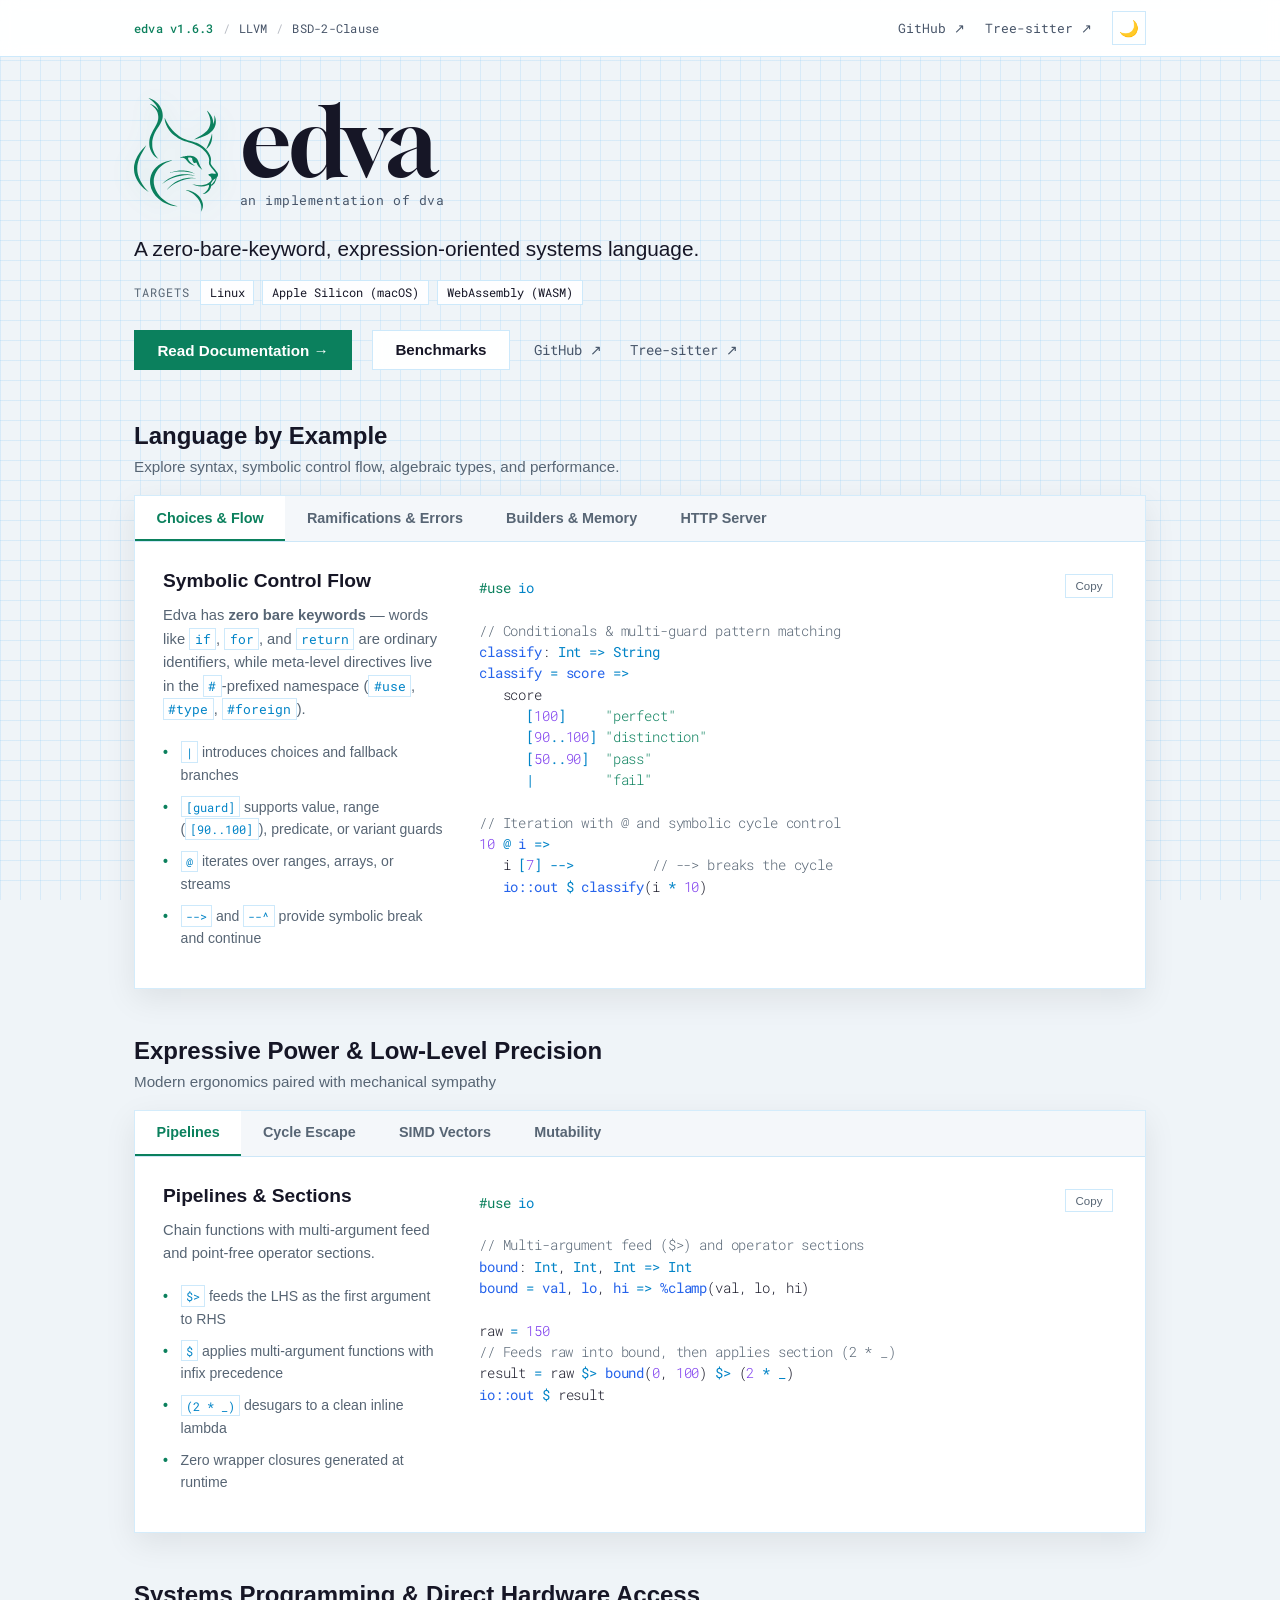
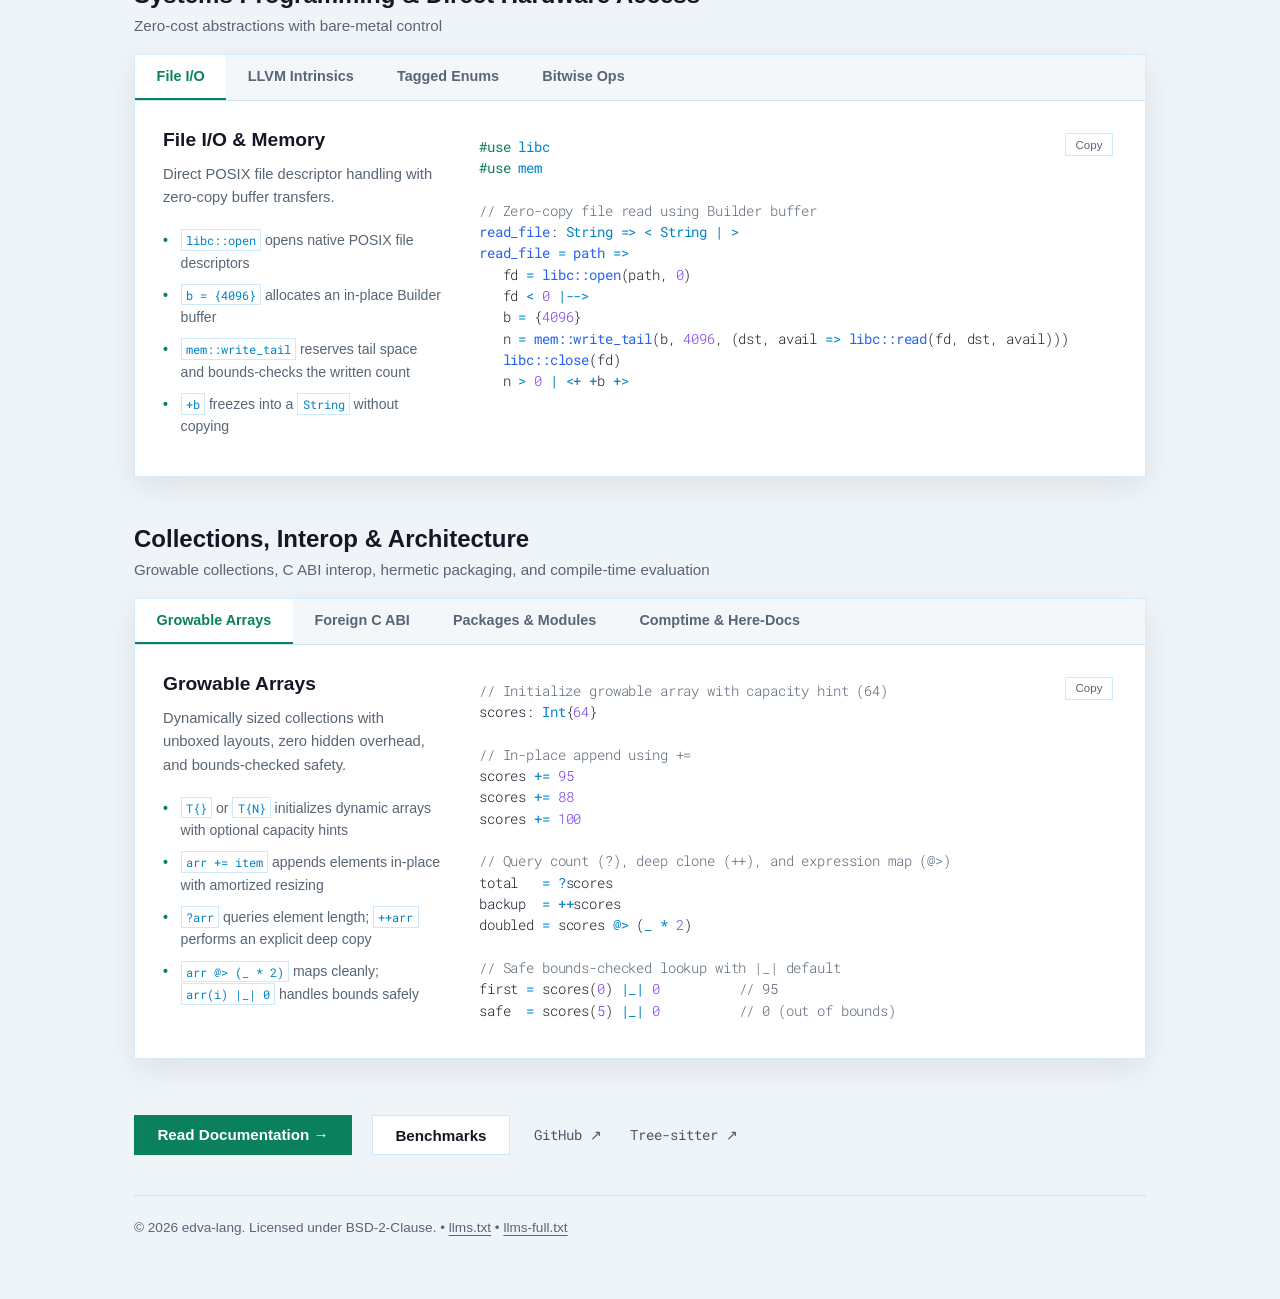
==== commit ba6e3ec5: "docs: modernize all 16 homepage code examples to current Edva 1.6.3 syntax (verified with edva check" ====
--- a/index.html
+++ b/index.html
@@ -153,25 +153,28 @@
               <p>Edva has <strong>zero bare keywords</strong> — words like <code>if</code>, <code>for</code>, and <code>return</code> are ordinary identifiers, while meta-level directives live in the <code>#</code>-prefixed namespace (<code>#use</code>, <code>#type</code>, <code>#foreign</code>).</p>
               <ul>
                 <li><code>|</code> introduces choices and fallback branches</li>
-                <li><code>[guard]</code> supports value, predicate (e.g. <code>[!&lt; 90]</code>), or variant guards</li>
+                <li><code>[guard]</code> supports value, range (<code>[90..100]</code>), predicate, or variant guards</li>
                 <li><code>@</code> iterates over ranges, arrays, or streams</li>
                 <li><code>--&gt;</code> and <code>--^</code> provide symbolic break and continue</li>
               </ul>
             </div>
             <div class="code-wrapper">
               <button class="copy-btn" onclick="copySnippet(this)">Copy</button>
-              <pre><code><span class="tok-com">// Conditionals & multi-guard pattern matching</span>
+              <pre><code><span class="tok-dir">#use</span> <span class="tok-typ">io</span>
+
+<span class="tok-com">// Conditionals &amp; multi-guard pattern matching</span>
+<span class="tok-fn">classify</span>: <span class="tok-typ">Int</span> <span class="tok-op">=&gt;</span> <span class="tok-typ">String</span>
 <span class="tok-fn">classify</span> <span class="tok-op">=</span> <span class="tok-fn">score</span> <span class="tok-op">=&gt;</span>
-   score <span class="tok-op">[</span><span class="tok-num">100</span><span class="tok-op">]</span>       <span class="tok-str">"perfect"</span>
-         <span class="tok-op">[</span><span class="tok-op">!&lt;</span> <span class="tok-num">90</span><span class="tok-op">]</span>     <span class="tok-str">"distinction"</span>
-         <span class="tok-op">[</span><span class="tok-op">!&lt;</span> <span class="tok-num">50</span><span class="tok-op">]</span>     <span class="tok-str">"pass"</span>
-         <span class="tok-op">|</span>           <span class="tok-str">"fail"</span>
+   score
+      <span class="tok-op">[</span><span class="tok-num">100</span><span class="tok-op">]</span>     <span class="tok-str">"perfect"</span>
+      <span class="tok-op">[</span><span class="tok-num">90</span><span class="tok-op">..</span><span class="tok-num">100</span><span class="tok-op">]</span> <span class="tok-str">"distinction"</span>
+      <span class="tok-op">[</span><span class="tok-num">50</span><span class="tok-op">..</span><span class="tok-num">90</span><span class="tok-op">]</span>  <span class="tok-str">"pass"</span>
+      <span class="tok-op">|</span>         <span class="tok-str">"fail"</span>
 
 <span class="tok-com">// Iteration with @ and symbolic cycle control</span>
-count <span class="tok-op">=</span> <span class="tok-num">10</span>
-<span class="tok-num">0</span><span class="tok-op">..</span>count <span class="tok-op">@</span> <span class="tok-fn">i</span> <span class="tok-op">=&gt;</span>
+<span class="tok-num">10</span> <span class="tok-op">@</span> <span class="tok-fn">i</span> <span class="tok-op">=&gt;</span>
    i <span class="tok-op">[</span><span class="tok-num">7</span><span class="tok-op">]</span> <span class="tok-op">--&gt;</span>          <span class="tok-com">// --&gt; breaks the cycle</span>
-   <span class="tok-fn">print</span> <span class="tok-op">$</span> <span class="tok-fn">classify</span>(i <span class="tok-op">*</span> <span class="tok-num">10</span>)</code></pre>
+   <span class="tok-fn">io::out</span> <span class="tok-op">$</span> <span class="tok-fn">classify</span>(i <span class="tok-op">*</span> <span class="tok-num">10</span>)</code></pre>
             </div>
           </div>
         </div>
@@ -181,27 +184,30 @@
           <div class="content-grid">
             <div class="feature-info">
               <h3>Algebraic Ramifications</h3>
-              <p>Rams represent binary outcomes (presence/absence, success/failure) with unboxed <code>{ i1, i64 }</code> storage.</p>
+              <p>Rams represent binary outcomes (presence/absence, success/failure) with compact unboxed storage.</p>
               <ul>
                 <li>Four shapes: <code>&lt;&gt;</code>, <code>&lt;T|&gt;</code>, <code>&lt;|E&gt;</code>, <code>&lt;T|E&gt;</code></li>
-                <li>Positional matching: first branch is positive, second negative</li>
-                <li>Monadic propagation via <code>$&gt;&gt;</code></li>
-                <li>Inline unwrap and error bubbling via <code>--!</code></li>
-              </ul>
-            </div>
-            <div class="code-wrapper">
-              <button class="copy-btn" onclick="copySnippet(this)">Copy</button>
-              <pre><code><span class="tok-com">// Monadic bind ($>>) chains fallible operations</span>
-<span class="tok-fn">find_user</span>: <span class="tok-typ">String</span> <span class="tok-op">=&gt;</span> <span class="tok-op">&lt;</span> <span class="tok-typ">User</span> <span class="tok-op">|</span> <span class="tok-typ">Error</span> <span class="tok-op">&gt;</span>
+                <li>Monadic bind <code>$&gt;&gt;</code> and positive map <code>$+&gt;</code></li>
+                <li>Postfix error propagation via <code>--!</code></li>
+                <li>Inline default fallback via <code>|_|</code></li>
+              </ul>
+            </div>
+            <div class="code-wrapper">
+              <button class="copy-btn" onclick="copySnippet(this)">Copy</button>
+              <pre><code><span class="tok-dir">#use</span> <span class="tok-typ">fs</span>
+<span class="tok-dir">#use</span> <span class="tok-typ">json</span>
+
+<span class="tok-com">// Monadic bind ($>>) &amp; functor map ($+>)</span>
+<span class="tok-fn">find_user</span>: <span class="tok-typ">String</span> <span class="tok-op">=&gt;</span> <span class="tok-op">&lt;</span> <span class="tok-typ">String</span> <span class="tok-op">|</span> <span class="tok-typ">Error</span> <span class="tok-op">&gt;</span>
 <span class="tok-fn">find_user</span> <span class="tok-op">=</span> <span class="tok-fn">id</span> <span class="tok-op">=&gt;</span>
-   <span class="tok-fn">query_db</span>(id) <span class="tok-op">$>></span> <span class="tok-fn">validate</span> <span class="tok-op">$>></span> (<span class="tok-fn">u</span> <span class="tok-op">=&gt;</span> <span class="tok-op">&lt;+</span> u <span class="tok-op">+&gt;</span>)
+   <span class="tok-fn">query_db</span>(id) <span class="tok-op">$&gt;&gt;</span> <span class="tok-fn">validate</span> <span class="tok-op">$+&gt;</span> (<span class="tok-fn">u</span> <span class="tok-op">=&gt;</span> u.name)
 
 <span class="tok-com">// Postfix error propagation (--!) unwraps or early-returns</span>
 <span class="tok-fn">load_config</span>: <span class="tok-typ">String</span> <span class="tok-op">=&gt;</span> <span class="tok-op">&lt;</span> <span class="tok-typ">Config</span> <span class="tok-op">|</span> <span class="tok-typ">Error</span> <span class="tok-op">&gt;</span>
 <span class="tok-fn">load_config</span> <span class="tok-op">=</span> <span class="tok-fn">path</span> <span class="tok-op">=&gt;</span>
-   raw <span class="tok-op">=</span> <span class="tok-fn">io::read_file</span>(path)<span class="tok-op">--!</span>
+   raw <span class="tok-op">=</span> <span class="tok-fn">fs::read_to_string</span>(path)<span class="tok-op">--!</span>
    cfg <span class="tok-op">=</span> <span class="tok-fn">json::parse</span>(raw)<span class="tok-op">--!</span>
-   <span class="tok-op">&lt;+</span> cfg <span class="tok-op">+&gt;</span></code></pre>
+   <span class="tok-op">&lt;+</span> cfg <span class="tok-op">-&gt;</span></code></pre>
             </div>
           </div>
         </div>
@@ -210,28 +216,28 @@
         <div class="tab-content" id="tab-builder">
           <div class="content-grid">
             <div class="feature-info">
-              <h3>In-Place Builders & Strings</h3>
+              <h3>In-Place Builders &amp; Strings</h3>
               <p>Strings are immutable fat pointers. Builders provide high-throughput in-place buffering with zero-copy freeze.</p>
               <ul>
                 <li><code>b = {N}</code> allocates an initial buffer with capacity <code>N</code></li>
-                <li><code>b = (s1, s2, ...)</code> streams elements via record notation without string concat</li>
-                <li><code>b = (13, 10)</code> appends raw CRLF byte records directly</li>
-                <li><code>+b</code> freezes the buffer into an immutable String with <strong>zero allocation</strong></li>
-              </ul>
-            </div>
-            <div class="code-wrapper">
-              <button class="copy-btn" onclick="copySnippet(this)">Copy</button>
-              <pre><code><span class="tok-com">// Pure strings & in-place builders</span>
-<span class="tok-fn">build_report</span>: (<span class="tok-typ">String</span>[]) <span class="tok-op">=&gt;</span> <span class="tok-typ">String</span>
+                <li><code>b += "...${expr}..."</code> streams templates directly with zero intermediate allocation</li>
+                <li><code>b += (13, 10)</code> appends raw CRLF byte tuples directly</li>
+                <li><code>+b</code> freezes the buffer into an immutable String with <strong>zero copy</strong></li>
+              </ul>
+            </div>
+            <div class="code-wrapper">
+              <button class="copy-btn" onclick="copySnippet(this)">Copy</button>
+              <pre><code><span class="tok-com">// Pure strings &amp; in-place builders</span>
+<span class="tok-fn">build_report</span>: <span class="tok-typ">String</span>[] <span class="tok-op">=&gt;</span> <span class="tok-typ">String</span>
 <span class="tok-fn">build_report</span> <span class="tok-op">=</span> <span class="tok-fn">items</span> <span class="tok-op">=&gt;</span>
    b <span class="tok-op">=</span> {<span class="tok-num">128</span>}                         <span class="tok-com">// initial capacity hint</span>
-   b <span class="tok-op">=</span> (<span class="tok-str">"# Report Summary"</span>, <span class="tok-str">"\n\n"</span>)  <span class="tok-com">// record streaming</span>
+   b <span class="tok-op">+=</span> <span class="tok-str">"# Report Summary\n\n"</span>
 
    items <span class="tok-op">@</span> <span class="tok-fn">item</span> <span class="tok-op">=&gt;</span>
-      b <span class="tok-op">=</span> (<span class="tok-str">" - "</span>, item, <span class="tok-str">"\n"</span>)        <span class="tok-com">// zero-alloc append</span>
-
-   b <span class="tok-op">=</span> (<span class="tok-num">13</span>, <span class="tok-num">10</span>)                      <span class="tok-com">// CRLF byte record</span>
-   <span class="tok-op">+</span>b                                <span class="tok-com">// freeze to String</span></code></pre>
+      b <span class="tok-op">+=</span> <span class="tok-str">" - ${item}\n"</span>            <span class="tok-com">// zero-alloc streaming</span>
+
+   b <span class="tok-op">+=</span> (<span class="tok-num">13</span>, <span class="tok-num">10</span>)                     <span class="tok-com">// CRLF byte tuple</span>
+   <span class="tok-op">+</span>b                                <span class="tok-com">// O(1) freeze to String</span></code></pre>
             </div>
           </div>
         </div>
@@ -241,29 +247,27 @@
           <div class="content-grid">
             <div class="feature-info">
               <h3>Native Networking</h3>
-              <p>A production-ready micro HTTP service built purely on Edva's standard library with zero runtime overhead.</p>
-              <ul>
-                <li>Native non-blocking sockets and poll integration</li>
-                <li>Raw string literals <code>(= ... =)</code> for inline JSON/templates</li>
-                <li>No tracing garbage collector or thread runtime</li>
+              <p>Fast HTTP request routing and response formatting built purely on Edva's standard library with zero GC overhead.</p>
+              <ul>
+                <li>Triple-quoted <code>"""..."""</code> strings allow unescaped JSON quotes</li>
+                <li>Choice guards dispatch routes cleanly without boilerplate</li>
+                <li>Scoped arenas reset per request with zero heap fragmentation</li>
                 <li>Direct LLVM compilation and native link</li>
               </ul>
             </div>
             <div class="code-wrapper">
               <button class="copy-btn" onclick="copySnippet(this)">Copy</button>
-              <pre><code><span class="tok-dir">#use</span> <span class="tok-typ">net</span>
-<span class="tok-dir">#use</span> <span class="tok-typ">net/http</span>
-
-<span class="tok-fn">handle_req</span>: <span class="tok-typ">Int</span>, <span class="tok-typ">String</span> <span class="tok-op">=&gt;</span> <span class="tok-typ">Int</span>
-<span class="tok-fn">handle_req</span> <span class="tok-op">=</span> <span class="tok-fn">c_fd</span>, <span class="tok-fn">r</span> <span class="tok-op">=&gt;</span>
-   path <span class="tok-op">=</span> <span class="tok-fn">http::path_of</span>(r)
-   path <span class="tok-op">[</span><span class="tok-str">"/"</span><span class="tok-op">]</span>
-      <span class="tok-fn">http::respond</span>(c_fd, <span class="tok-num">200</span>, <span class="tok-str">"text/plain"</span>, <span class="tok-str">"Hello!"</span>)
-   <span class="tok-op">[</span><span class="tok-str">"/health"</span><span class="tok-op">]</span>
-      body <span class="tok-op">=</span> <span class="tok-str">(={"status": "ok"}=)</span>
-      <span class="tok-fn">http::respond</span>(c_fd, <span class="tok-num">200</span>, <span class="tok-str">"application/json"</span>, body)
-   <span class="tok-op">|</span>
-      <span class="tok-fn">http::respond</span>(c_fd, <span class="tok-num">404</span>, <span class="tok-str">"text/plain"</span>, <span class="tok-str">"Not Found"</span>)</code></pre>
+              <pre><code><span class="tok-dir">#use</span> <span class="tok-typ">str</span>
+
+<span class="tok-fn">route</span>: <span class="tok-typ">String</span> <span class="tok-op">=&gt;</span> (<span class="tok-typ">Int</span>, <span class="tok-typ">String</span>, <span class="tok-typ">String</span>)
+<span class="tok-fn">route</span> <span class="tok-op">=</span> <span class="tok-fn">path</span> <span class="tok-op">=&gt;</span>
+   path
+      <span class="tok-op">[</span><span class="tok-str">"/"</span><span class="tok-op">]</span>
+         (<span class="tok-num">200</span>, <span class="tok-str">"text/plain"</span>, <span class="tok-str">"Hello, Edva!"</span>)
+      <span class="tok-op">[</span><span class="tok-str">"/health"</span><span class="tok-op">]</span>
+         (<span class="tok-num">200</span>, <span class="tok-str">"application/json"</span>, <span class="tok-str">"""{"status":"ok"}"""</span>)
+      <span class="tok-op">|</span>
+         (<span class="tok-num">404</span>, <span class="tok-str">"text/plain"</span>, <span class="tok-str">"Not Found: ${path}"</span>)</code></pre>
             </div>
           </div>
         </div>
@@ -301,15 +305,16 @@
             </div>
             <div class="code-wrapper">
               <button class="copy-btn" onclick="copySnippet(this)">Copy</button>
-              <pre><code><span class="tok-com">// Multi-argument feed ($>) and sections</span>
-<span class="tok-fn">clamp</span>: <span class="tok-typ">Int</span>, <span class="tok-typ">Int</span>, <span class="tok-typ">Int</span> <span class="tok-op">=&gt;</span> <span class="tok-typ">Int</span>
-<span class="tok-fn">clamp</span> <span class="tok-op">=</span> <span class="tok-fn">val</span>, <span class="tok-fn">lo</span>, <span class="tok-fn">hi</span> <span class="tok-op">=&gt;</span>
-   val <span class="tok-op">[</span><span class="tok-op">&lt;</span> lo<span class="tok-op">]</span> lo <span class="tok-op">[</span><span class="tok-op">&gt;</span> hi<span class="tok-op">]</span> hi <span class="tok-op">|</span> val
+              <pre><code><span class="tok-dir">#use</span> <span class="tok-typ">io</span>
+
+<span class="tok-com">// Multi-argument feed ($&gt;) and operator sections</span>
+<span class="tok-fn">bound</span>: <span class="tok-typ">Int</span>, <span class="tok-typ">Int</span>, <span class="tok-typ">Int</span> <span class="tok-op">=&gt;</span> <span class="tok-typ">Int</span>
+<span class="tok-fn">bound</span> <span class="tok-op">=</span> <span class="tok-fn">val</span>, <span class="tok-fn">lo</span>, <span class="tok-fn">hi</span> <span class="tok-op">=&gt;</span> <span class="tok-fn">%clamp</span>(val, lo, hi)
 
 raw <span class="tok-op">=</span> <span class="tok-num">150</span>
-<span class="tok-com">// Feeds raw into clamp, then applies section</span>
-result <span class="tok-op">=</span> raw <span class="tok-op">$></span> <span class="tok-fn">clamp</span>(<span class="tok-num">0</span>, <span class="tok-num">100</span>) <span class="tok-op">$></span> (<span class="tok-num">2</span> <span class="tok-op">*</span> <span class="tok-op">_</span>)
-<span class="tok-fn">print_int</span> <span class="tok-op">$</span> result</code></pre>
+<span class="tok-com">// Feeds raw into bound, then applies section (2 * _)</span>
+result <span class="tok-op">=</span> raw <span class="tok-op">$&gt;</span> <span class="tok-fn">bound</span>(<span class="tok-num">0</span>, <span class="tok-num">100</span>) <span class="tok-op">$&gt;</span> (<span class="tok-num">2</span> <span class="tok-op">*</span> <span class="tok-op">_</span>)
+<span class="tok-fn">io::out</span> <span class="tok-op">$</span> result</code></pre>
             </div>
           </div>
         </div>
@@ -330,16 +335,18 @@
             </div>
             <div class="code-wrapper">
               <button class="copy-btn" onclick="copySnippet(this)">Copy</button>
-              <pre><code><span class="tok-com">// Cycle-escape (>--) returns &lt; T | &gt;</span>
+              <pre><code><span class="tok-dir">#use</span> <span class="tok-typ">io</span>
+
+<span class="tok-com">// Cycle-escape (&gt;--) returns &lt; Int | &gt;</span>
 <span class="tok-fn">find_target</span>: <span class="tok-typ">Int</span>, <span class="tok-typ">Int</span> <span class="tok-op">=&gt;</span> <span class="tok-op">&lt;</span> <span class="tok-typ">Int</span> <span class="tok-op">|</span> <span class="tok-op">&gt;</span>
 <span class="tok-fn">find_target</span> <span class="tok-op">=</span> <span class="tok-fn">count</span>, <span class="tok-fn">target</span> <span class="tok-op">=&gt;</span>
-   <span class="tok-num">0</span><span class="tok-op">..</span>count <span class="tok-op">@</span> <span class="tok-fn">i</span> <span class="tok-op">=&gt;</span>
+   count <span class="tok-op">@</span> <span class="tok-fn">i</span> <span class="tok-op">=&gt;</span>
       i <span class="tok-op">[</span>target<span class="tok-op">]</span> <span class="tok-op">--&gt;</span>         <span class="tok-com">// matches i == target; breaks</span>
    <span class="tok-op">&gt;--</span>
       target
 
 res <span class="tok-op">=</span> <span class="tok-fn">find_target</span>(<span class="tok-num">10</span>, <span class="tok-num">7</span>)
-res <span class="tok-op">|</span> <span class="tok-fn">print_int</span>(<span class="tok-op">_</span>) <span class="tok-op">|</span> <span class="tok-fn">print</span> <span class="tok-op">$</span> <span class="tok-str">"Not found"</span></code></pre>
+res <span class="tok-op">|</span> <span class="tok-fn">io::out</span>(<span class="tok-op">_</span>) <span class="tok-op">|</span> <span class="tok-fn">io::out</span> <span class="tok-op">$</span> <span class="tok-str">"Not found"</span></code></pre>
             </div>
           </div>
         </div>
@@ -359,15 +366,17 @@
             </div>
             <div class="code-wrapper">
               <button class="copy-btn" onclick="copySnippet(this)">Copy</button>
-              <pre><code><span class="tok-com">// LLVM SIMD operations on homogeneous records</span>
+              <pre><code><span class="tok-dir">#use</span> <span class="tok-typ">io</span>
+
+<span class="tok-com">// LLVM SIMD operations on homogeneous records</span>
 pos <span class="tok-op">=</span> (<span class="tok-num">10</span>, <span class="tok-num">20</span>, <span class="tok-num">30</span>, <span class="tok-num">40</span>)
 vel <span class="tok-op">=</span> (<span class="tok-num">1</span>, <span class="tok-num">2</span>, <span class="tok-num">3</span>, <span class="tok-num">4</span>)
 
 <span class="tok-com">// Element-wise addition and scalar broadcast multiply</span>
 next_pos <span class="tok-op">=</span> pos <span class="tok-op">+</span> vel <span class="tok-op">*</span> <span class="tok-num">2</span>
 
-<span class="tok-fn">print_int</span> <span class="tok-op">$</span> next_pos(<span class="tok-num">0</span>)    <span class="tok-com">// 12</span>
-<span class="tok-fn">print_int</span> <span class="tok-op">$</span> next_pos(<span class="tok-num">3</span>)    <span class="tok-com">// 48</span></code></pre>
+<span class="tok-fn">io::out</span> <span class="tok-op">$</span> next_pos.<span class="tok-num">0</span>         <span class="tok-com">// 12</span>
+<span class="tok-fn">io::out</span> <span class="tok-op">$</span> next_pos.<span class="tok-num">3</span>         <span class="tok-com">// 48</span></code></pre>
             </div>
           </div>
         </div>
@@ -387,7 +396,9 @@
             </div>
             <div class="code-wrapper">
               <button class="copy-btn" onclick="copySnippet(this)">Copy</button>
-              <pre><code><span class="tok-dir">#type</span> <span class="tok-typ">Point</span> (x: <span class="tok-typ">Int</span>, y: <span class="tok-typ">Int</span>)
+              <pre><code><span class="tok-dir">#use</span> <span class="tok-typ">io</span>
+
+<span class="tok-dir">#type</span> <span class="tok-typ">Point</span> (x: <span class="tok-typ">Int</span>, y: <span class="tok-typ">Int</span>)
 
 <span class="tok-com">// Unprimed bindings allow interior field mutation</span>
 pt <span class="tok-op">=</span> <span class="tok-typ">Point</span>(<span class="tok-num">10</span>, <span class="tok-num">20</span>)
@@ -395,10 +406,10 @@
 
 <span class="tok-com">// Rebindable local variables declare with a prime (')</span>
 total<span class="tok-op">'</span> <span class="tok-op">=</span> <span class="tok-num">0</span>
-<span class="tok-num">0</span><span class="tok-op">..</span><span class="tok-num">5</span> <span class="tok-op">@</span> <span class="tok-fn">i</span> <span class="tok-op">=&gt;</span>
+<span class="tok-num">5</span> <span class="tok-op">@</span> <span class="tok-fn">i</span> <span class="tok-op">=&gt;</span>
    total<span class="tok-op">'</span> <span class="tok-op">=</span> total<span class="tok-op">'</span> <span class="tok-op">+</span> i
 
-<span class="tok-fn">print_int</span> <span class="tok-op">$</span> total<span class="tok-op">'</span> <span class="tok-op">+</span> pt.x   <span class="tok-com">// 52</span></code></pre>
+<span class="tok-fn">io::out</span> <span class="tok-op">$</span> total<span class="tok-op">'</span> <span class="tok-op">+</span> pt.x      <span class="tok-com">// 52</span></code></pre>
             </div>
           </div>
         </div>
@@ -443,12 +454,11 @@
 <span class="tok-fn">read_file</span>: <span class="tok-typ">String</span> <span class="tok-op">=&gt;</span> <span class="tok-op">&lt;</span> <span class="tok-typ">String</span> <span class="tok-op">|</span> <span class="tok-op">&gt;</span>
 <span class="tok-fn">read_file</span> <span class="tok-op">=</span> <span class="tok-fn">path</span> <span class="tok-op">=&gt;</span>
    fd <span class="tok-op">=</span> <span class="tok-fn">libc::open</span>(path, <span class="tok-num">0</span>)
-   fd <span class="tok-op">[</span><span class="tok-op">&lt;</span> <span class="tok-num">0</span><span class="tok-op">]</span> <span class="tok-op">&lt;--&gt;</span>
-   <span class="tok-op">|</span>
-      b <span class="tok-op">=</span> {<span class="tok-num">4096</span>}
-      n <span class="tok-op">=</span> <span class="tok-fn">mem::write_tail</span>(b, <span class="tok-num">4096</span>, (dst, avail <span class="tok-op">=&gt;</span> <span class="tok-fn">libc::read</span>(fd, dst, avail)))
-      <span class="tok-fn">libc::close</span>(fd)
-      n <span class="tok-op">&gt;</span> <span class="tok-num">0</span> <span class="tok-op">|</span> <span class="tok-op">&lt;+</span> <span class="tok-op">+</span>b <span class="tok-op">+&gt;</span> <span class="tok-op">|</span> <span class="tok-op">&lt;--&gt;</span></code></pre>
+   fd <span class="tok-op">&lt;</span> <span class="tok-num">0</span> <span class="tok-op">|--&gt;</span>
+   b <span class="tok-op">=</span> {<span class="tok-num">4096</span>}
+   n <span class="tok-op">=</span> <span class="tok-fn">mem::write_tail</span>(b, <span class="tok-num">4096</span>, (dst, avail <span class="tok-op">=&gt;</span> <span class="tok-fn">libc::read</span>(fd, dst, avail)))
+   <span class="tok-fn">libc::close</span>(fd)
+   n <span class="tok-op">&gt;</span> <span class="tok-num">0</span> <span class="tok-op">|</span> <span class="tok-op">&lt;+</span> <span class="tok-op">+</span>b <span class="tok-op">+&gt;</span></code></pre>
             </div>
           </div>
         </div>
@@ -491,23 +501,26 @@
               <p>Type-safe algebraic data types with compact unboxed payloads.</p>
               <ul>
                 <li><code>#type Name &lt;Variants&gt;</code> defines closed algebraic types</li>
-                <li>Variant guards <code>[Tag(payload)]</code> bind fields directly</li>
+                <li>Variant guards <code>[Tag payload]</code> and <code>[Tag (a, b)]</code> bind fields directly</li>
                 <li>Deep structural equality with <code>==</code> compares tag and payload</li>
                 <li>Unboxed register storage for single-scalar variants</li>
               </ul>
             </div>
             <div class="code-wrapper">
               <button class="copy-btn" onclick="copySnippet(this)">Copy</button>
-              <pre><code><span class="tok-dir">#type</span> <span class="tok-typ">Shape</span> <span class="tok-op">&lt;</span> <span class="tok-typ">Circle</span>(<span class="tok-typ">Float</span>), <span class="tok-typ">Rect</span>((<span class="tok-typ">Float</span>, <span class="tok-typ">Float</span>)) <span class="tok-op">&gt;</span>
-
-<span class="tok-com">// Variant pattern matching binds payloads directly</span>
+              <pre><code><span class="tok-dir">#use</span> <span class="tok-typ">io</span>
+
+<span class="tok-dir">#type</span> <span class="tok-typ">Shape</span> <span class="tok-op">&lt;</span> <span class="tok-typ">Circle</span>(<span class="tok-typ">Float</span>), <span class="tok-typ">Rect</span>(<span class="tok-typ">Float</span>, <span class="tok-typ">Float</span>) <span class="tok-op">&gt;</span>
+
+<span class="tok-com">// Variant pattern matching binds &amp; destructures payloads</span>
 <span class="tok-fn">area</span>: <span class="tok-typ">Shape</span> <span class="tok-op">=&gt;</span> <span class="tok-typ">Float</span>
 <span class="tok-fn">area</span> <span class="tok-op">=</span> <span class="tok-fn">s</span> <span class="tok-op">=&gt;</span>
-   s <span class="tok-op">[</span><span class="tok-typ">Circle</span>(r)<span class="tok-op">]</span> <span class="tok-num">3.14</span> <span class="tok-op">*</span> r <span class="tok-op">*</span> r
-     <span class="tok-op">[</span><span class="tok-typ">Rect</span>(dim)<span class="tok-op">]</span> dim(<span class="tok-num">0</span>) <span class="tok-op">*</span> dim(<span class="tok-num">1</span>)
+   s
+      <span class="tok-op">[</span><span class="tok-typ">Circle</span> r<span class="tok-op">]</span>    <span class="tok-num">3.14</span> <span class="tok-op">*</span> r <span class="tok-op">*</span> r
+      <span class="tok-op">[</span><span class="tok-typ">Rect</span> (w, h)<span class="tok-op">]</span> w <span class="tok-op">*</span> h
 
 c <span class="tok-op">=</span> <span class="tok-typ">Shape</span>(<span class="tok-typ">Circle</span>, <span class="tok-num">10.0</span>)
-<span class="tok-fn">print_float</span> <span class="tok-op">$</span> <span class="tok-fn">area</span>(c)       <span class="tok-com">// 314.0</span></code></pre>
+<span class="tok-fn">io::out</span> <span class="tok-op">$</span> <span class="tok-fn">area</span>(c)             <span class="tok-com">// 314.0</span></code></pre>
             </div>
           </div>
         </div>
@@ -528,13 +541,13 @@
             <div class="code-wrapper">
               <button class="copy-btn" onclick="copySnippet(this)">Copy</button>
               <pre><code><span class="tok-com">// Bitwise operators &amp; UB-safe bit shifts</span>
-mask<span class="tok-op">'</span> <span class="tok-op">=</span> <span class="tok-num">0x01</span> <span class="tok-op">.|.</span> <span class="tok-num">0x04</span>       <span class="tok-com">// bitwise OR: 5</span>
-
-<span class="tok-com">// Test bitmask flags</span>
-has_flag <span class="tok-op">=</span> mask<span class="tok-op">'</span> <span class="tok-op">.&amp;.</span> <span class="tok-num">0x04</span> <span class="tok-op">!=</span> <span class="tok-num">0</span>
+mask <span class="tok-op">=</span> <span class="tok-num">0x01</span> <span class="tok-op">.|.</span> <span class="tok-num">0x04</span>          <span class="tok-com">// bitwise OR: 5</span>
+
+<span class="tok-com">// Test bitmask flags (.&amp;. binds looser than !=)</span>
+has_flag <span class="tok-op">=</span> (mask <span class="tok-op">.&amp;.</span> <span class="tok-num">0x04</span>) <span class="tok-op">!=</span> <span class="tok-num">0</span>
 
 <span class="tok-com">// Logical shift left with masked operand width</span>
-offset <span class="tok-op">=</span> <span class="tok-num">1</span> <span class="tok-op">.&lt;.</span> <span class="tok-num">8</span>            <span class="tok-com">// 256</span></code></pre>
+offset <span class="tok-op">=</span> <span class="tok-num">1</span> <span class="tok-op">.&lt;.</span> <span class="tok-num">8</span>              <span class="tok-com">// 256</span></code></pre>
             </div>
           </div>
         </div>
@@ -567,7 +580,7 @@
                 <li><code>T{}</code> or <code>T{N}</code> initializes dynamic arrays with optional capacity hints</li>
                 <li><code>arr += item</code> appends elements in-place with amortized resizing</li>
                 <li><code>?arr</code> queries element length; <code>++arr</code> performs an explicit deep copy</li>
-                <li><code>arr(i)!!</code> reads with unwrap; <code>arr(i) | _ | fallback</code> handles bounds safely</li>
+                <li><code>arr @&gt; (_ * 2)</code> maps cleanly; <code>arr(i) |_| 0</code> handles bounds safely</li>
               </ul>
             </div>
             <div class="code-wrapper">
@@ -580,13 +593,14 @@
 scores <span class="tok-op">+=</span> <span class="tok-num">88</span>
 scores <span class="tok-op">+=</span> <span class="tok-num">100</span>
 
-<span class="tok-com">// Query count (?) and perform deep clone (++)</span>
-total <span class="tok-op">=</span> <span class="tok-op">?</span>scores
-backup <span class="tok-op">=</span> <span class="tok-op">++</span>scores
-
-<span class="tok-com">// Bounds-checked unwrap (!!) and safe fallback choice</span>
-first <span class="tok-op">=</span> scores(<span class="tok-num">0</span>)<span class="tok-op">!!</span>               <span class="tok-com">// unwraps 95</span>
-safe  <span class="tok-op">=</span> scores(<span class="tok-num">5</span>) <span class="tok-op">|</span> <span class="tok-op">_</span> <span class="tok-op">|</span> <span class="tok-num">0</span>    <span class="tok-com">// handles out-of-bounds</span></code></pre>
+<span class="tok-com">// Query count (?), deep clone (++), and expression map (@&gt;)</span>
+total   <span class="tok-op">=</span> <span class="tok-op">?</span>scores
+backup  <span class="tok-op">=</span> <span class="tok-op">++</span>scores
+doubled <span class="tok-op">=</span> scores <span class="tok-op">@&gt;</span> (<span class="tok-op">_</span> <span class="tok-op">*</span> <span class="tok-num">2</span>)
+
+<span class="tok-com">// Safe bounds-checked lookup with |_| default</span>
+first <span class="tok-op">=</span> scores(<span class="tok-num">0</span>) <span class="tok-op">|_|</span> <span class="tok-num">0</span>          <span class="tok-com">// 95</span>
+safe  <span class="tok-op">=</span> scores(<span class="tok-num">5</span>) <span class="tok-op">|_|</span> <span class="tok-num">0</span>          <span class="tok-com">// 0 (out of bounds)</span></code></pre>
             </div>
           </div>
         </div>
@@ -598,22 +612,22 @@
               <h3>Foreign Function Interface</h3>
               <p>Zero-overhead native interoperability calling C functions directly with LLVM ABI linkage.</p>
               <ul>
-                <li><code>#foreign "c"</code> declares typed foreign signatures without header wrappers</li>
-                <li>First-class <code>Addr</code> represents raw pointers and opaque OS handles</li>
-                <li>Pass immutable string data and mutable builder buffers (<code>&amp;b</code>) directly</li>
+                <li><code>#foreign("c")</code> declares typed foreign signatures without header wrappers</li>
+                <li>Nullary functions are invoked with postfix <code>!</code> (<code>getpid!</code>)</li>
+                <li>First-class non-null <code>Addr</code> &amp; 0-niche <code>&lt; Addr | &gt;</code> map directly to C pointers</li>
                 <li>Zero runtime bridge overhead, marshaling layers, or garbage collection stalls</li>
               </ul>
             </div>
             <div class="code-wrapper">
               <button class="copy-btn" onclick="copySnippet(this)">Copy</button>
               <pre><code><span class="tok-com">// Declare foreign C ABI functions directly</span>
-<span class="tok-dir">#foreign</span> <span class="tok-str">"c"</span>
+<span class="tok-dir">#foreign</span>(<span class="tok-str">"c"</span>)
    <span class="tok-fn">puts</span>: (s: <span class="tok-typ">String</span>) <span class="tok-op">=&gt;</span> <span class="tok-typ">Int</span>
    <span class="tok-fn">getpid</span>: () <span class="tok-op">=&gt;</span> <span class="tok-typ">Int</span>
    <span class="tok-fn">isatty</span>: (fd: <span class="tok-typ">Int</span>) <span class="tok-op">=&gt;</span> <span class="tok-typ">Int</span>
 
 <span class="tok-com">// Invoke native POSIX symbols seamlessly</span>
-pid <span class="tok-op">=</span> <span class="tok-fn">getpid</span>()
+pid <span class="tok-op">=</span> <span class="tok-fn">getpid</span><span class="tok-op">!</span>
 is_term <span class="tok-op">=</span> <span class="tok-fn">isatty</span>(<span class="tok-num">1</span>) <span class="tok-op">!=</span> <span class="tok-num">0</span>
 
 is_term <span class="tok-op">|</span> <span class="tok-fn">puts</span>(<span class="tok-str">"Interactive terminal detected"</span>)
@@ -645,7 +659,7 @@
    <span class="tok-fn">sign_payload</span>: <span class="tok-typ">String</span> <span class="tok-op">=&gt;</span> <span class="tok-typ">String</span>
    <span class="tok-fn">sign_payload</span> <span class="tok-op">=</span> <span class="tok-fn">data</span> <span class="tok-op">=&gt;</span>
       salt <span class="tok-op">=</span> <span class="tok-str">"edva-secret-salt"</span>
-      data <span class="tok-op">+</span> salt <span class="tok-op">$&gt;</span> <span class="tok-fn">sha256::digest</span> <span class="tok-op">$&gt;</span> <span class="tok-fn">to_hex</span>
+      <span class="tok-str">"${data}${salt}"</span> <span class="tok-op">$&gt;</span> <span class="tok-fn">sha256::digest</span> <span class="tok-op">$&gt;</span> <span class="tok-fn">to_hex</span>
 
 <span class="tok-com">// Unexported functions remain private to this module</span>
 <span class="tok-fn">validate</span>: <span class="tok-typ">String</span> <span class="tok-op">=&gt;</span> <span class="tok-op">&lt;</span> <span class="tok-op">|</span> <span class="tok-typ">String</span> <span class="tok-op">&gt;</span>
@@ -671,8 +685,8 @@
             <div class="code-wrapper">
               <button class="copy-btn" onclick="copySnippet(this)">Copy</button>
               <pre><code><span class="tok-com">// Compile-time constant folding with #const</span>
-<span class="tok-dir">#type</span> <span class="tok-typ">Version</span> (major: <span class="tok-typ">Int</span>, minor: <span class="tok-typ">Int</span>, patch: <span class="tok-typ">Int</span>)
-<span class="tok-fn">build_ver</span> <span class="tok-op">=</span> <span class="tok-dir">#const</span> <span class="tok-typ">Version</span>(<span class="tok-num">1</span>, <span class="tok-num">6</span>, <span class="tok-num">2</span>)
+<span class="tok-fn">buf_size</span> <span class="tok-op">=</span> <span class="tok-dir">#const</span> (<span class="tok-num">4096</span> <span class="tok-op">*</span> <span class="tok-num">4</span>)
+<span class="tok-fn">port_mask</span> <span class="tok-op">=</span> <span class="tok-dir">#const</span> ((<span class="tok-num">1</span> <span class="tok-op">.&lt;.</span> <span class="tok-num">16</span>) <span class="tok-op">-</span> <span class="tok-num">1</span>)
 
 <span class="tok-com">// Triple-quoted here-doc with margin stripping &amp; interpolation</span>
 user <span class="tok-op">=</span> <span class="tok-str">"Alice"</span>
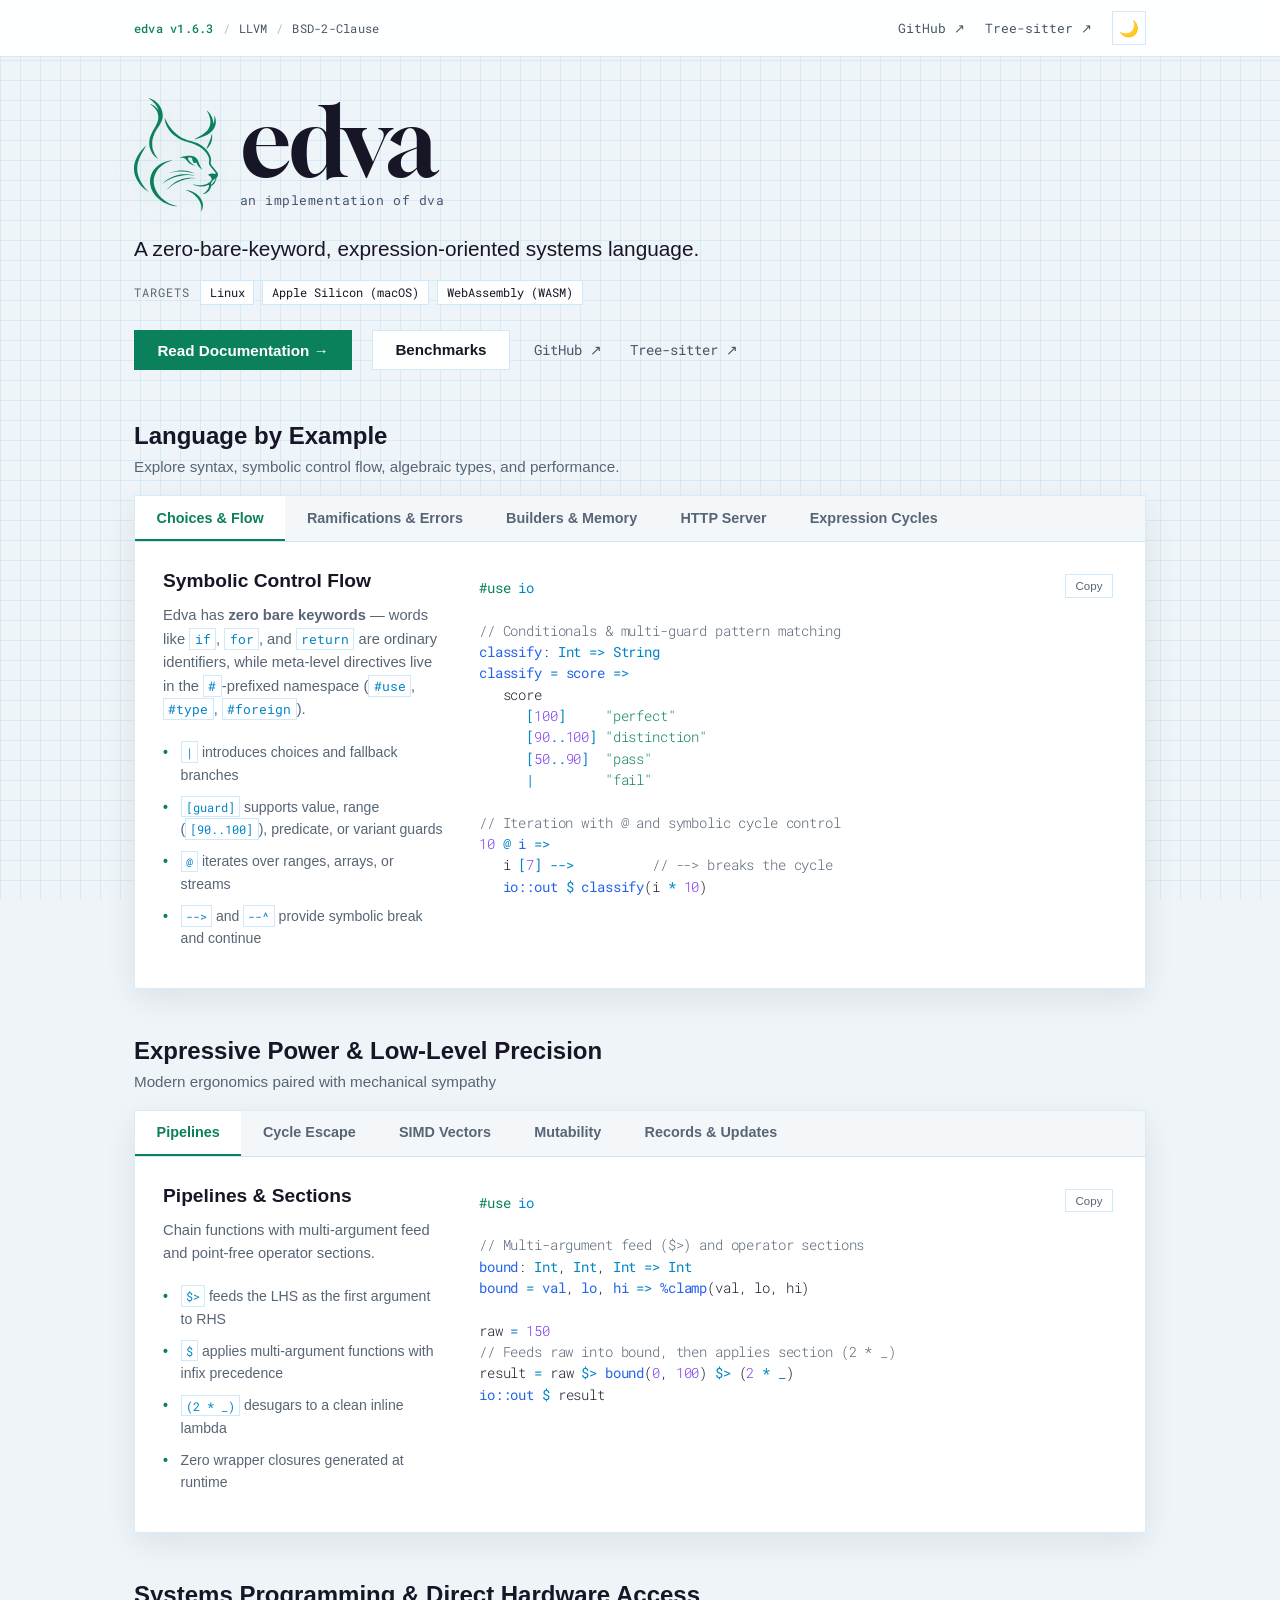
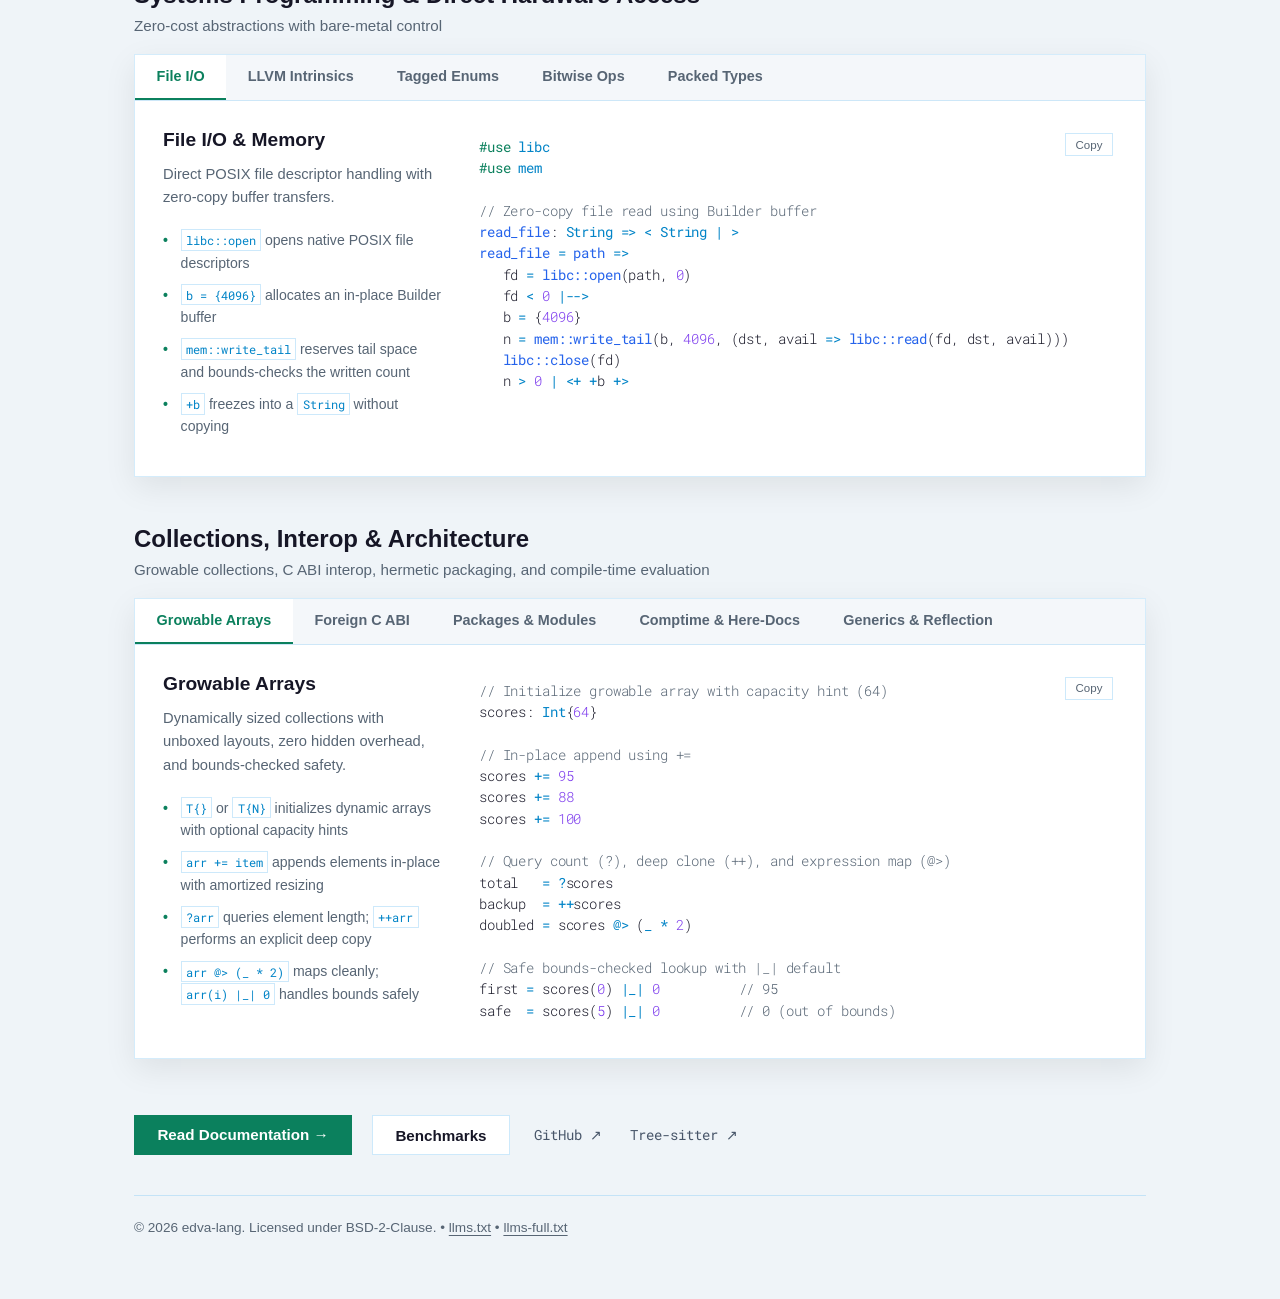
==== commit 7e882677: "docs: expand all 4 showcase cartouches to 5 tabs (Expression Cycles, Records, Packed Types, Generics" ====
--- a/index.html
+++ b/index.html
@@ -143,6 +143,7 @@
           <button class="tab-btn" data-tab="tab-rams">Ramifications & Errors</button>
           <button class="tab-btn" data-tab="tab-builder">Builders & Memory</button>
           <button class="tab-btn" data-tab="tab-server">HTTP Server</button>
+          <button class="tab-btn" data-tab="tab-expr-cycles">Expression Cycles</button>
         </nav>
 
         <!-- Tab 1: Choices & Symbolic Flow -->
@@ -197,10 +198,10 @@
               <pre><code><span class="tok-dir">#use</span> <span class="tok-typ">fs</span>
 <span class="tok-dir">#use</span> <span class="tok-typ">json</span>
 
-<span class="tok-com">// Monadic bind ($>>) &amp; functor map ($+>)</span>
-<span class="tok-fn">find_user</span>: <span class="tok-typ">String</span> <span class="tok-op">=&gt;</span> <span class="tok-op">&lt;</span> <span class="tok-typ">String</span> <span class="tok-op">|</span> <span class="tok-typ">Error</span> <span class="tok-op">&gt;</span>
+<span class="tok-com">// Monadic bind ($>>) chains optional lookups</span>
+<span class="tok-fn">find_user</span>: <span class="tok-typ">String</span> <span class="tok-op">=&gt;</span> <span class="tok-op">&lt;</span> <span class="tok-typ">User</span> <span class="tok-op">|</span> <span class="tok-op">&gt;</span>
 <span class="tok-fn">find_user</span> <span class="tok-op">=</span> <span class="tok-fn">id</span> <span class="tok-op">=&gt;</span>
-   <span class="tok-fn">query_db</span>(id) <span class="tok-op">$&gt;&gt;</span> <span class="tok-fn">validate</span> <span class="tok-op">$+&gt;</span> (<span class="tok-fn">u</span> <span class="tok-op">=&gt;</span> u.name)
+   <span class="tok-fn">query_db</span>(id) <span class="tok-op">$&gt;&gt;</span> <span class="tok-fn">validate</span> <span class="tok-op">$&gt;&gt;</span> (<span class="tok-op">&lt;+</span> <span class="tok-op">_</span> <span class="tok-op">+&gt;</span>)
 
 <span class="tok-com">// Postfix error propagation (--!) unwraps or early-returns</span>
 <span class="tok-fn">load_config</span>: <span class="tok-typ">String</span> <span class="tok-op">=&gt;</span> <span class="tok-op">&lt;</span> <span class="tok-typ">Config</span> <span class="tok-op">|</span> <span class="tok-typ">Error</span> <span class="tok-op">&gt;</span>
@@ -271,6 +272,37 @@
             </div>
           </div>
         </div>
+
+        <!-- Tab 5: Expression Cycles -->
+        <div class="tab-content" id="tab-expr-cycles">
+          <div class="content-grid">
+            <div class="feature-info">
+              <h3>Expression Cycles (<code>@&gt;</code>)</h3>
+              <p>Transform, filter-map, fold, and freeze collections into strings with zero intermediate iterator objects.</p>
+              <ul>
+                <li><code>xs @&gt; (_ * 2)</code> maps into a fresh collection</li>
+                <li>Returning <code>&lt;+ val +&gt;</code> performs fused filter-map in one pass</li>
+                <li><code>(seed, xs) @&gt; (+)</code> folds left with any binary operator or closure</li>
+                <li><code>+(xs @&gt; ...)</code> streams chunks straight into a frozen <code>String</code></li>
+              </ul>
+            </div>
+            <div class="code-wrapper">
+              <button class="copy-btn" onclick="copySnippet(this)">Copy</button>
+              <pre><code><span class="tok-dir">#use</span> <span class="tok-typ">io</span>
+
+nums <span class="tok-op">=</span> <span class="tok-typ">Int</span>{}(<span class="tok-num">1</span>, <span class="tok-num">2</span>, <span class="tok-num">3</span>, <span class="tok-num">4</span>, <span class="tok-num">5</span>, <span class="tok-num">6</span>)
+
+<span class="tok-com">// Map, filter-map, and seeded fold via @&gt;</span>
+doubled <span class="tok-op">=</span> nums <span class="tok-op">@&gt;</span> (<span class="tok-op">_</span> <span class="tok-op">*</span> <span class="tok-num">2</span>)
+evens   <span class="tok-op">=</span> nums <span class="tok-op">@&gt;</span> (<span class="tok-fn">n</span> <span class="tok-op">=&gt;</span> (n <span class="tok-op">.&amp;.</span> <span class="tok-num">1</span>) <span class="tok-op">==</span> <span class="tok-num">0</span> <span class="tok-op">|</span> <span class="tok-op">&lt;+</span> n <span class="tok-op">*</span> <span class="tok-num">10</span> <span class="tok-op">+&gt;</span>)
+sum     <span class="tok-op">=</span> (<span class="tok-num">0</span>, evens) <span class="tok-op">@&gt;</span> (<span class="tok-op">+</span>)
+
+<span class="tok-com">// Direct freeze into a String with unary +</span>
+csv <span class="tok-op">=</span> <span class="tok-op">+</span>(nums <span class="tok-op">@&gt;</span> (<span class="tok-fn">n</span>, <span class="tok-fn">i</span> <span class="tok-op">=&gt;</span> i <span class="tok-op">&gt;</span> <span class="tok-num">0</span> <span class="tok-op">|</span> <span class="tok-str">",${n}"</span> <span class="tok-op">|</span> <span class="tok-str">"${n}"</span>))
+<span class="tok-fn">io::out</span> <span class="tok-op">$</span> <span class="tok-str">"${csv} (sum=${sum})"</span></code></pre>
+            </div>
+          </div>
+        </div>
       </div>
     </section>
 
@@ -288,6 +320,7 @@
           <button class="tab-btn" data-tab="tab-cycle-escape">Cycle Escape</button>
           <button class="tab-btn" data-tab="tab-simd">SIMD Vectors</button>
           <button class="tab-btn" data-tab="tab-mutability">Mutability</button>
+          <button class="tab-btn" data-tab="tab-records">Records &amp; Updates</button>
         </div>
 
         <!-- Tab 5: Pipelines & Sections -->
@@ -413,6 +446,36 @@
             </div>
           </div>
         </div>
+
+        <!-- Tab 10: Records & Copy-Update -->
+        <div class="tab-content" id="tab-records">
+          <div class="content-grid">
+            <div class="feature-info">
+              <h3>Records &amp; Copy-Update</h3>
+              <p>Nominal C-ABI structs with default field values, destructuring, and concise functional updates.</p>
+              <ul>
+                <li><code>#zero T</code> initializes a nominal record with its declared defaults</li>
+                <li><code>r $&gt; _(field = val)</code> performs copy-with-update in pipelines without repeating the type</li>
+                <li>Positional destructuring <code>(a, b, _) = rec</code> unpacks fields cleanly</li>
+                <li>Distinct <code>#type</code> records never accidentally unify</li>
+              </ul>
+            </div>
+            <div class="code-wrapper">
+              <button class="copy-btn" onclick="copySnippet(this)">Copy</button>
+              <pre><code><span class="tok-dir">#use</span> <span class="tok-typ">io</span>
+
+<span class="tok-dir">#type</span> <span class="tok-typ">Config</span> (host: <span class="tok-typ">String</span> <span class="tok-op">=</span> <span class="tok-str">"127.0.0.1"</span>, port: <span class="tok-typ">Int</span> <span class="tok-op">=</span> <span class="tok-num">8080</span>, tls: <span class="tok-op">&lt;&gt;</span> <span class="tok-op">=</span> <span class="tok-op">&lt;-&gt;</span>)
+
+<span class="tok-com">// Defaults via #zero and pipeline copy-with-update</span>
+base <span class="tok-op">=</span> <span class="tok-dir">#zero</span> <span class="tok-typ">Config</span>
+prod <span class="tok-op">=</span> base <span class="tok-op">$&gt;</span> <span class="tok-op">_</span>(host <span class="tok-op">=</span> <span class="tok-str">"0.0.0.0"</span>, port <span class="tok-op">=</span> <span class="tok-num">443</span>, tls <span class="tok-op">=</span> <span class="tok-op">&lt;+&gt;</span>)
+
+<span class="tok-com">// Record destructuring</span>
+(host, port, <span class="tok-op">_</span>) <span class="tok-op">=</span> prod
+<span class="tok-fn">io::out</span> <span class="tok-op">$</span> <span class="tok-str">"${host}:${port}"</span></code></pre>
+            </div>
+          </div>
+        </div>
       </div>
     </section>
 
@@ -430,6 +493,7 @@
           <button class="tab-btn" data-tab="tab-intrinsics">LLVM Intrinsics</button>
           <button class="tab-btn" data-tab="tab-enums">Tagged Enums</button>
           <button class="tab-btn" data-tab="tab-bitwise">Bitwise Ops</button>
+          <button class="tab-btn" data-tab="tab-packed">Packed Types</button>
         </div>
 
         <!-- Tab 9: File I/O & Memory -->
@@ -551,6 +615,36 @@
             </div>
           </div>
         </div>
+
+        <!-- Tab 15: Packed Types & Bitfields -->
+        <div class="tab-content" id="tab-packed">
+          <div class="content-grid">
+            <div class="feature-info">
+              <h3>Packed Types &amp; Bitfields</h3>
+              <p>Exact binary wire layouts and sub-byte bitfields with compile-time size verification.</p>
+              <ul>
+                <li><code>#type(packed)</code> emits 1-byte aligned structs with zero padding</li>
+                <li><code>#type(packed = u16)</code> packs bit-width fields into an exact carrier integer</li>
+                <li><code>#size T</code> and <code>#align T</code> query exact ABI layout at compile time</li>
+                <li>Field reads/writes lower directly to shift-and-mask LLVM instructions</li>
+              </ul>
+            </div>
+            <div class="code-wrapper">
+              <button class="copy-btn" onclick="copySnippet(this)">Copy</button>
+              <pre><code><span class="tok-dir">#use</span> <span class="tok-typ">io</span>
+
+<span class="tok-com">// 1-byte aligned wire header (zero struct padding)</span>
+<span class="tok-dir">#type(packed)</span> <span class="tok-typ">PacketHdr</span> (version: <span class="tok-typ">u8</span>, flags: <span class="tok-typ">u8</span>, length: <span class="tok-typ">u16</span>, seq: <span class="tok-typ">u32</span>)
+
+<span class="tok-com">// Packed 16-bit bitfield backed by u16</span>
+<span class="tok-dir">#type(packed = u16)</span> <span class="tok-typ">CtrlWord</span> (ver: <span class="tok-num">4</span>, kind: <span class="tok-num">4</span>, len: <span class="tok-num">8</span>)
+
+hdr <span class="tok-op">=</span> <span class="tok-typ">PacketHdr</span>(<span class="tok-num">1u8</span>, <span class="tok-num">0x04u8</span>, <span class="tok-num">128u16</span>, <span class="tok-num">42u32</span>)
+cw  <span class="tok-op">=</span> <span class="tok-typ">CtrlWord</span>(<span class="tok-num">2u8</span>, <span class="tok-num">5u8</span>, <span class="tok-num">64u8</span>)
+<span class="tok-fn">io::out</span> <span class="tok-op">$</span> <span class="tok-str">"hdr=${#size PacketHdr}B, cw=${#size CtrlWord}B, seq=${hdr.seq}, kind=${cw.kind}"</span></code></pre>
+            </div>
+          </div>
+        </div>
       </div>
     </section>
 
@@ -568,6 +662,7 @@
           <button class="tab-btn" data-tab="tab-ffi">Foreign C ABI</button>
           <button class="tab-btn" data-tab="tab-modules">Packages &amp; Modules</button>
           <button class="tab-btn" data-tab="tab-comptime">Comptime &amp; Here-Docs</button>
+          <button class="tab-btn" data-tab="tab-generics">Generics &amp; Reflection</button>
         </div>
 
         <!-- Tab 13: Growable Arrays -->
@@ -700,6 +795,39 @@
 <span class="tok-com">// Repetition literal (0 {8}) and 32-bit Unicode Rune</span>
 zero_block <span class="tok-op">=</span> <span class="tok-num">0</span> {<span class="tok-num">8</span>}
 badge <span class="tok-op">=</span> <span class="tok-str">'⚡</span></code></pre>
+            </div>
+          </div>
+        </div>
+
+        <!-- Tab 20: Generics & Compile-Time Reflection -->
+        <div class="tab-content" id="tab-generics">
+          <div class="content-grid">
+            <div class="feature-info">
+              <h3>Generics &amp; Reflection (<code>#</code>)</h3>
+              <p>Zero-RTTI monomorphized generics paired with compile-time type introspection.</p>
+              <ul>
+                <li><code>#param T: Type</code> specializes functions per concrete call type</li>
+                <li><code>#members T @ f, i =&gt;</code> unrolls record fields or enum variants at compile time</li>
+                <li><code>#name T</code>, <code>#size T</code>, and <code>#has_member T, f</code> resolve statically</li>
+                <li>Zero runtime type descriptors or dynamic dispatch overhead</li>
+              </ul>
+            </div>
+            <div class="code-wrapper">
+              <button class="copy-btn" onclick="copySnippet(this)">Copy</button>
+              <pre><code><span class="tok-dir">#use</span> <span class="tok-typ">io</span>
+
+<span class="tok-dir">#type</span> <span class="tok-typ">Point</span> (x: <span class="tok-typ">Int</span>, y: <span class="tok-typ">Int</span>)
+
+<span class="tok-com">// Monomorphized generic + compile-time reflection (#)</span>
+<span class="tok-fn">describe</span>: <span class="tok-dir">#param</span> <span class="tok-typ">T</span>: <span class="tok-typ">Type</span>, <span class="tok-typ">T</span> <span class="tok-op">=&gt;</span> <span class="tok-typ">String</span>
+<span class="tok-fn">describe</span> <span class="tok-op">=</span> <span class="tok-dir">#param</span> <span class="tok-typ">T</span>, <span class="tok-fn">val</span> <span class="tok-op">=&gt;</span>
+   fields <span class="tok-op">=</span> {<span class="tok-num">64</span>}
+   <span class="tok-dir">#members</span> <span class="tok-typ">T</span> <span class="tok-op">@</span> <span class="tok-fn">f</span>, <span class="tok-fn">i</span> <span class="tok-op">=&gt;</span>
+      i <span class="tok-op">&gt;</span> <span class="tok-num">0</span> <span class="tok-op">|</span> fields <span class="tok-op">+=</span> <span class="tok-str">", "</span>
+      fields <span class="tok-op">+=</span> f.name
+   <span class="tok-str">"${#name T} (${#size T}B): { ${+fields} }"</span>
+
+<span class="tok-fn">io::out</span> <span class="tok-op">$</span> <span class="tok-fn">describe</span>(<span class="tok-typ">Point</span>(<span class="tok-num">3</span>, <span class="tok-num">4</span>))</code></pre>
             </div>
           </div>
         </div>
